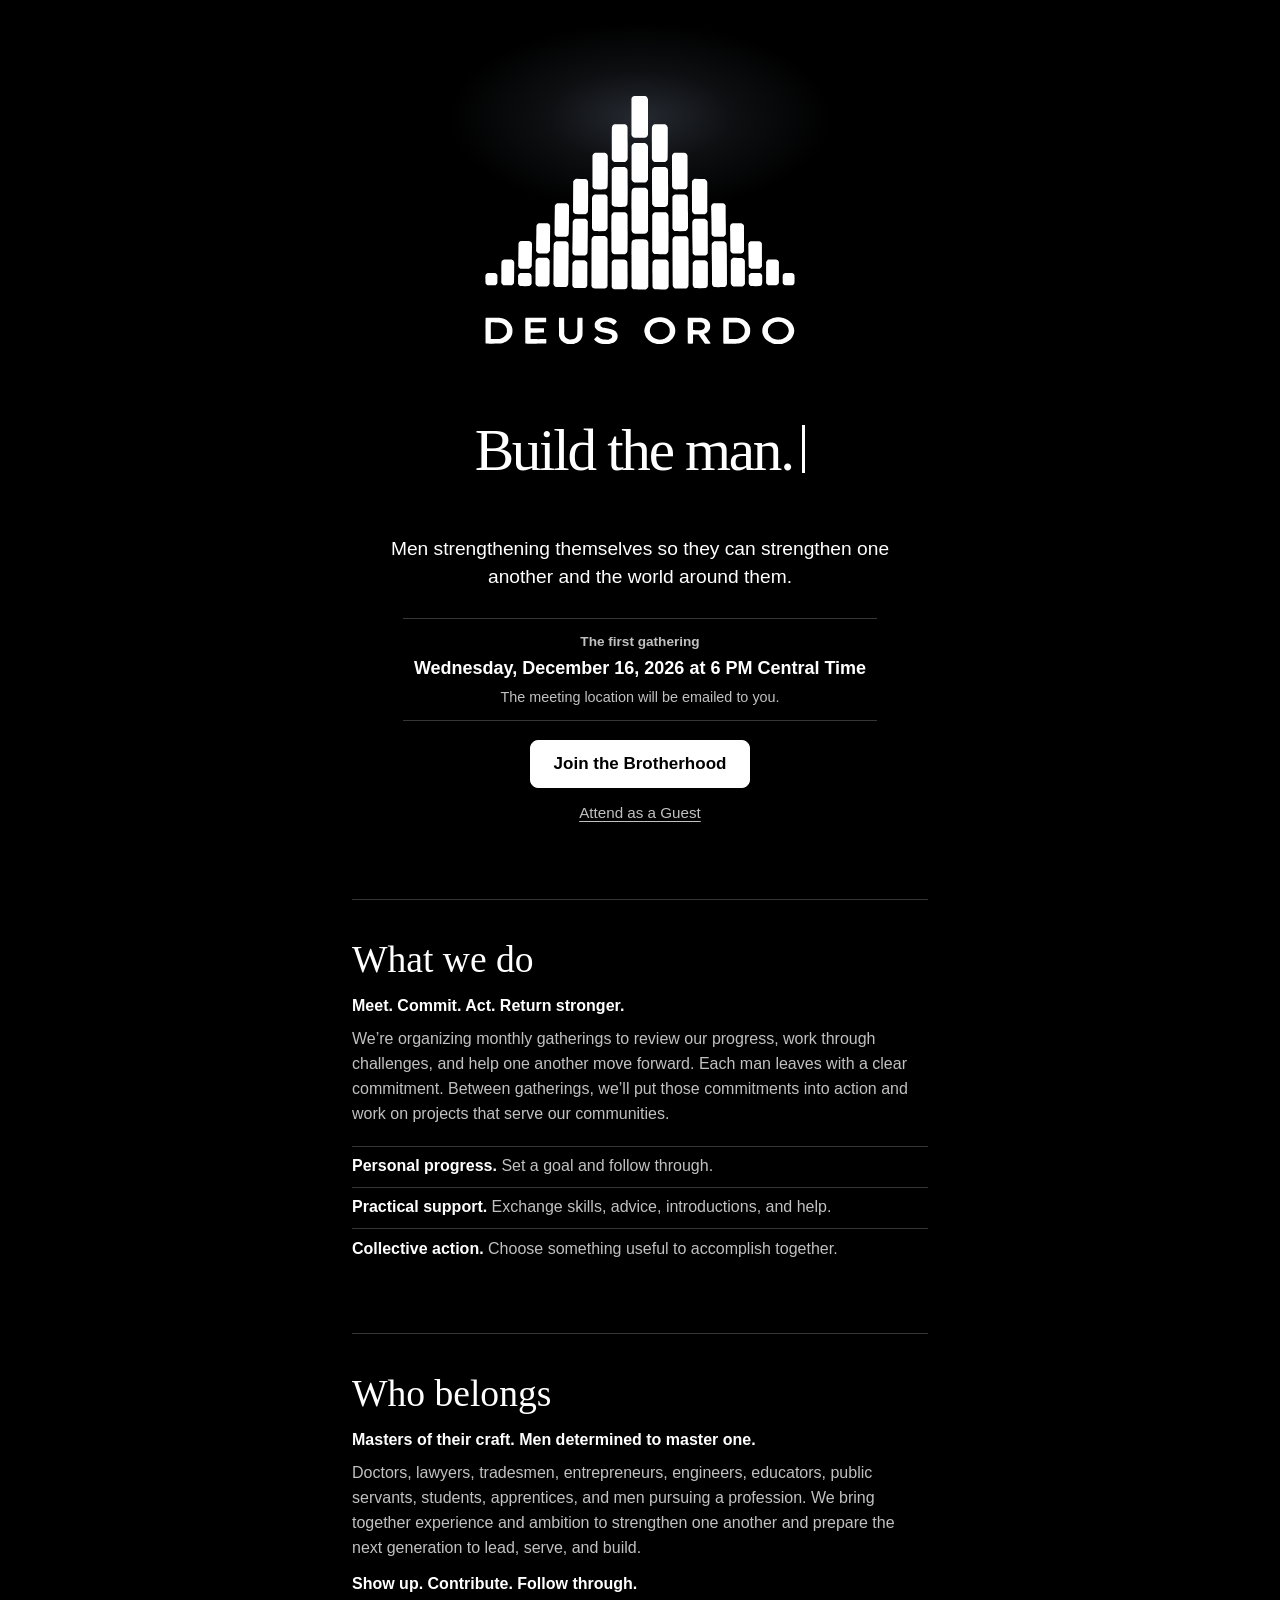
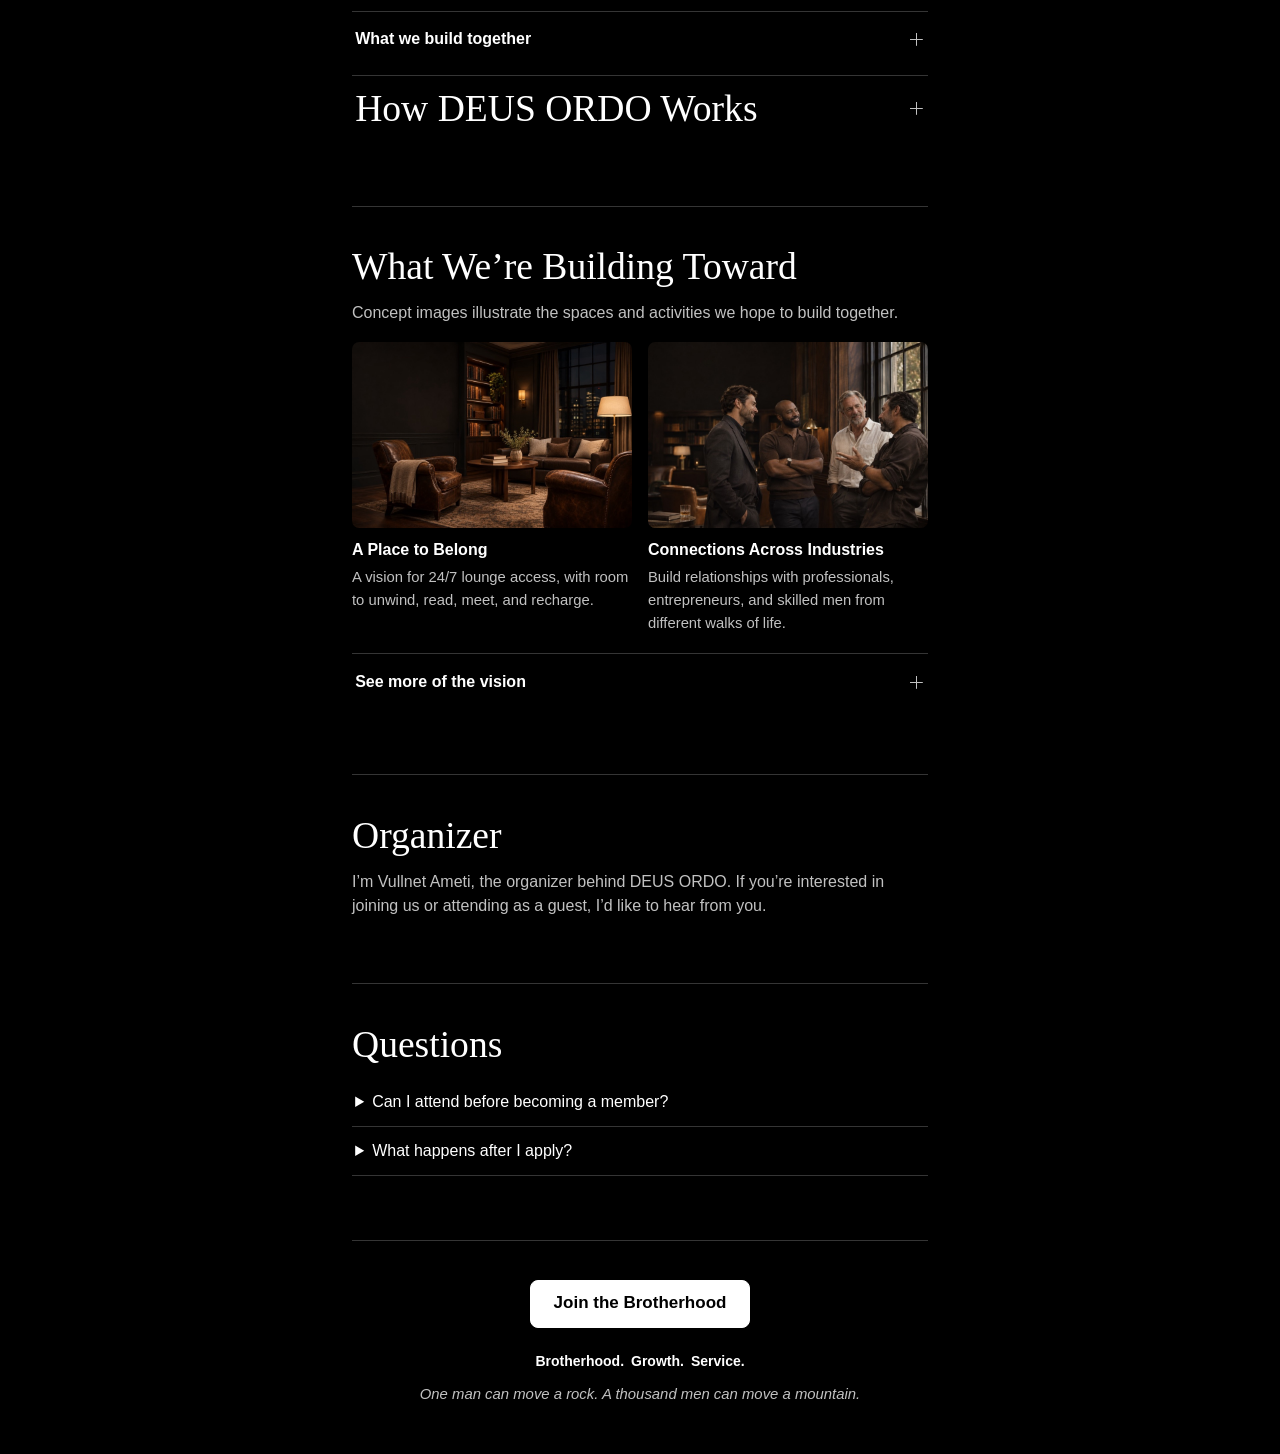
==== index.html @ 299e4872 "Add What We Are Building Toward gallery" ====
<!doctype html>
<html lang="en">
<head>
  <meta charset="utf-8">
  <meta name="viewport" content="width=device-width, initial-scale=1">
  <meta name="description" content="A brotherhood of men who strengthen themselves, support one another, and take action in their communities.">
  <meta name="theme-color" content="#000000">
  <title>DEUS ORDO | Build the Man. Move the Mountain.</title>
  <link rel="canonical" href="https://deusordo.github.io/men/">
  <link rel="icon" href="./assets/deus-ordo/favicon.ico" sizes="16x16 32x32 48x48">
  <link rel="icon" type="image/png" sizes="32x32" href="./assets/deus-ordo/favicon-32.png">
  <link rel="icon" type="image/svg+xml" href="./assets/deus-ordo/favicon.svg">
  <link rel="apple-touch-icon" sizes="180x180" href="./assets/deus-ordo/apple-touch-icon.png">
  <meta property="og:type" content="website">
  <meta property="og:site_name" content="DEUS ORDO">
  <meta property="og:title" content="DEUS ORDO | Build the Man. Move the Mountain.">
  <meta property="og:description" content="A brotherhood of men who strengthen themselves, support one another, and take action in their communities.">
  <meta property="og:url" content="https://deusordo.github.io/men/">
  <meta property="og:image" content="https://deusordo.github.io/men/assets/deus-ordo/social-preview.png">
  <meta property="og:image:width" content="1200">
  <meta property="og:image:height" content="630">
  <meta property="og:image:alt" content="DEUS ORDO brick mountain logo">
  <meta name="twitter:card" content="summary_large_image">
  <meta name="twitter:title" content="DEUS ORDO | Build the Man. Move the Mountain.">
  <meta name="twitter:description" content="A brotherhood of men who strengthen themselves, support one another, and take action in their communities.">
  <meta name="twitter:image" content="https://deusordo.github.io/men/assets/deus-ordo/social-preview.png">
  <meta name="twitter:image:alt" content="DEUS ORDO brick mountain logo">
  <link rel="stylesheet" href="styles.css?v=d32558540d94">
  <link rel="stylesheet" href="light.css?v=177cd8c0ab51">
  <script src="site.js?v=c49de133dbf5" defer></script>
  <script src="typewriter.js?v=aa0d24c1aa9e" defer></script>
  <script src="light.js?v=6c6afdbff788" defer></script>
  <script src="bricks.js?v=3734f38ba26b" defer></script>
</head>
<body>
  <canvas class="brick-ripple" aria-hidden="true"></canvas>
  <main class="content">
    <div class="logo-window">
      <img class="deus-ordo-logo" width="680" height="553" src="./assets/deus-ordo/deus-ordo-logo-white.svg"
        alt="DEUS ORDO" decoding="async" fetchpriority="high">
      <span class="mountain-light" aria-hidden="true"></span>
    </div>

    <header class="intro">
      <h1 class="typewriter">
        <span class="typewriter-static">Build the man.<br>Move the mountain.</span>
        <span class="typewriter-animated" aria-hidden="true" hidden><span class="typewriter-text"></span></span>
      </h1>
      <p>Men strengthening themselves so they can strengthen one another and the world around them.</p>
      <section class="gathering" aria-labelledby="gathering-title">
        <h2 id="gathering-title">The first gathering</h2>
        <time datetime="2026-12-16T18:00:00-06:00">Wednesday, December 16, 2026 <span>at 6 PM Central Time</span></time>
        <p>The meeting location will be emailed to you.</p>
      </section>
      <div class="intro-actions">
        <button class="action" id="open-join" type="button" aria-controls="join-panel" aria-expanded="false" hidden>Join the Brotherhood</button>
        <button class="guest-link" id="open-guest" type="button" aria-controls="join-panel" aria-expanded="false" hidden>Attend as a Guest</button>
      </div>
      <noscript><p class="availability">Enable JavaScript to open the request form.</p></noscript>
    </header>

    <section class="join" id="join-panel" aria-labelledby="join-title" hidden>
      <div class="panel-heading">
        <div>
          <h2 id="join-title" tabindex="-1">Join the Brotherhood</h2>
          <p class="join-caption">Start the conversation.</p>
        </div>
        <button class="close" id="close-join" type="button" aria-label="Close DEUS ORDO request form">×</button>
      </div>
      <!-- Set data-formspree-form-id to the approved Formspree form ID. Leave it blank to disable submissions. -->
      <form method="post" id="interest-form" data-formspree-form-id="xwloqyor" aria-describedby="privacy">
        <div class="field-row">
          <div class="field">
            <label for="first-name">First Name</label>
            <input id="first-name" name="first_name" autocomplete="given-name" pattern="(?=.*\p{L})[\p{L}\p{M} .’'\-]+" title="Use letters, spaces, apostrophes, periods, or hyphens." required maxlength="80">
          </div>
          <div class="field">
            <label for="last-name">Last Name</label>
            <input id="last-name" name="last_name" autocomplete="family-name" pattern="(?=.*\p{L})[\p{L}\p{M} .’'\-]+" title="Use letters, spaces, apostrophes, periods, or hyphens." required maxlength="80">
          </div>
        </div>
        <div class="field-row">
          <div class="field">
            <label for="email">Email Address</label>
            <input id="email" name="email" type="email" autocomplete="email" pattern="[^@\s]+@[^@\s]+\.[^@\s]+" title="Enter an email address like you@example.com." required maxlength="254">
          </div>
          <div class="field">
            <label for="phone">Phone Number (optional)</label>
            <input id="phone" name="phone" type="tel" autocomplete="tel" pattern="\+?(?:[ .\(\)\-]*[0-9]){7,15}[ .\(\)\-]*" title="Enter 7 to 15 digits. Common phone formatting is allowed." maxlength="40">
          </div>
        </div>
        <div class="field-row">
          <div class="field">
            <label for="state">State</label>
            <select id="state" name="state" autocomplete="address-level1" required>
              <option value="" selected disabled>Select a U.S. state</option>
              <option value="AL">Alabama</option>
              <option value="AK">Alaska</option>
              <option value="AZ">Arizona</option>
              <option value="AR">Arkansas</option>
              <option value="CA">California</option>
              <option value="CO">Colorado</option>
              <option value="CT">Connecticut</option>
              <option value="DE">Delaware</option>
              <option value="DC">District of Columbia</option>
              <option value="FL">Florida</option>
              <option value="GA">Georgia</option>
              <option value="HI">Hawaii</option>
              <option value="ID">Idaho</option>
              <option value="IL">Illinois</option>
              <option value="IN">Indiana</option>
              <option value="IA">Iowa</option>
              <option value="KS">Kansas</option>
              <option value="KY">Kentucky</option>
              <option value="LA">Louisiana</option>
              <option value="ME">Maine</option>
              <option value="MD">Maryland</option>
              <option value="MA">Massachusetts</option>
              <option value="MI">Michigan</option>
              <option value="MN">Minnesota</option>
              <option value="MS">Mississippi</option>
              <option value="MO">Missouri</option>
              <option value="MT">Montana</option>
              <option value="NE">Nebraska</option>
              <option value="NV">Nevada</option>
              <option value="NH">New Hampshire</option>
              <option value="NJ">New Jersey</option>
              <option value="NM">New Mexico</option>
              <option value="NY">New York</option>
              <option value="NC">North Carolina</option>
              <option value="ND">North Dakota</option>
              <option value="OH">Ohio</option>
              <option value="OK">Oklahoma</option>
              <option value="OR">Oregon</option>
              <option value="PA">Pennsylvania</option>
              <option value="RI">Rhode Island</option>
              <option value="SC">South Carolina</option>
              <option value="SD">South Dakota</option>
              <option value="TN">Tennessee</option>
              <option value="TX">Texas</option>
              <option value="UT">Utah</option>
              <option value="VT">Vermont</option>
              <option value="VA">Virginia</option>
              <option value="WA">Washington</option>
              <option value="WV">West Virginia</option>
              <option value="WI">Wisconsin</option>
              <option value="WY">Wyoming</option>
            </select>
          </div>
          <div class="field" id="city-field" hidden>
            <label for="city">City</label>
            <div class="city-picker">
              <input id="city" name="city" autocomplete="off" autocapitalize="words" maxlength="120"
                role="combobox" aria-autocomplete="list" aria-expanded="false" aria-controls="city-options"
                aria-describedby="city-help" pattern="(?=.*\p{L})[\p{L}\p{M}0-9 .,’'&\/\(\)\-]+" title="Enter a city or town name." required disabled>
              <ul class="city-options" id="city-options" role="listbox" aria-label="Suggested cities" hidden></ul>
            </div>
            <p class="city-help" id="city-help">Start typing for suggestions, or enter your city manually.</p>
            <p class="visually-hidden" id="city-status" role="status" aria-live="polite"></p>
          </div>
        </div>
        <div class="field">
          <label for="membership-interest">How would you like to participate?</label>
          <select id="membership-interest" name="membership_interest" aria-describedby="membership-review" required>
            <option value="" selected disabled>Choose how to participate</option>
            <option value="Guest">Guest — Learn about DEUS ORDO and attend a gathering.</option>
            <option value="Member">Member — Participate in the brotherhood.</option>
            <option value="Builder">Builder — Help develop DEUS ORDO and its programs.</option>
            <option value="Founder">Chapter Founder — Help establish or lead a local chapter.</option>
          </select>
          <p class="membership-review" id="membership-review">Your selection helps us follow up. Membership and roles require review.</p>
        </div>
        <div class="field">
          <label for="message">Tell us about yourself.</label>
          <textarea id="message" name="message" rows="4" required maxlength="2000" placeholder="What do you do or want to pursue? What are you working toward, and what could you contribute?"></textarea>
        </div>
        <label class="consent">
          <input name="updates_consent" type="checkbox" value="yes">
          <span>I would like to receive occasional updates about DEUS ORDO, upcoming gatherings, and opportunities to participate.</span>
        </label>
        <p class="privacy" id="privacy">DEUS ORDO uses your information to respond to your inquiry. If you opt in, DEUS ORDO may also send you occasional updates. Requests are processed by Formspree.</p>
        <input type="hidden" name="subject" value="DEUS ORDO — New Membership Request">
        <div class="honeypot" aria-hidden="true">
          <label for="website">Leave this field empty</label>
          <input id="website" name="_gotcha" tabindex="-1" autocomplete="off">
        </div>
        <button class="action submit" type="submit" disabled>Submit Request</button>
      </form>
      <div class="form-status" id="form-status" role="status" aria-live="polite" aria-atomic="true">
        <p>Requests aren’t open online yet.</p>
      </div>
      <div class="confirmation" id="join-confirmation" hidden>
        <p class="confirmation-lead" id="confirmation-lead">You’ve taken your first action toward becoming part of something greater.</p>
        <p id="confirmation-message"></p>
        <p id="confirmation-next">Watch your inbox for our reply. Before we meet, think of one goal you want help with and one skill you can share.</p>
        <p class="confirmation-motto">Build the Man. Move the Mountain.</p>
      </div>
    </section>

    <section class="chapter" aria-labelledby="action-title">
      <h2 id="action-title">What we do</h2>
      <p class="chapter-lead">Meet. Commit. Act. Return stronger.</p>
      <p>We’re organizing monthly gatherings to review our progress, work through challenges, and help one another move forward. Each man leaves with a clear commitment. Between gatherings, we’ll put those commitments into action and work on projects that serve our communities.</p>
      <ul class="process-points" role="list">
        <li><strong>Personal progress.</strong> Set a goal and follow through.</li>
        <li><strong>Practical support.</strong> Exchange skills, advice, introductions, and help.</li>
        <li><strong>Collective action.</strong> Choose something useful to accomplish together.</li>
      </ul>
    </section>

    <section class="chapter" aria-labelledby="audience-title">
      <h2 id="audience-title">Who belongs</h2>
      <p class="chapter-lead">Masters of their craft. Men determined to master one.</p>
      <p>Doctors, lawyers, tradesmen, entrepreneurs, engineers, educators, public servants, students, apprentices, and men pursuing a profession. We bring together experience and ambition to strengthen one another and prepare the next generation to lead, serve, and build.</p>
      <p class="chapter-standard">Show up. Contribute. Follow through.</p>
      <details class="chapter-disclosure">
        <summary><h3>What we build together</h3></summary>
        <div class="chapter-body">
          <ul class="fit-principles" role="list">
            <li>
              <h4>Mastery</h4>
              <p>Help each man become capable and respected in his field.</p>
            </li>
            <li>
              <h4>Opportunity</h4>
              <p>Open doors through mentorship, introductions, collaboration, and practical support.</p>
            </li>
            <li>
              <h4>Influence</h4>
              <p>Earn trust and take on greater responsibility through useful work.</p>
            </li>
            <li>
              <h4>The next generation</h4>
              <p>Prepare younger men to lead with integrity, fight for what is right, and build stronger families and communities.</p>
            </li>
          </ul>
        </div>
      </details>
    </section>

    <section class="chapter expandable-chapter" aria-labelledby="stages-title">
      <details class="chapter-disclosure">
        <summary><h2 id="stages-title">How DEUS ORDO Works</h2></summary>
        <div class="chapter-body">
          <ol class="stages" role="list">
            <li>
              <span aria-hidden="true">01</span>
              <div>
                <h3>Build the Man</h3>
                <p>Strengthen yourself mentally, physically, and spiritually.</p>
              </div>
            </li>
            <li>
              <span aria-hidden="true">02</span>
              <div>
                <h3>Move the Rock</h3>
                <p>Face personal challenges, establish goals, and help your brothers overcome obstacles.</p>
              </div>
            </li>
            <li>
              <span aria-hidden="true">03</span>
              <div>
                <h3>Build the Brotherhood</h3>
                <p>Develop meaningful relationships, share resources, and help one another advance.</p>
              </div>
            </li>
            <li>
              <span aria-hidden="true">04</span>
              <div>
                <h3>Move the Mountain</h3>
                <p>Combine our strengths to create meaningful change in our communities.</p>
              </div>
            </li>
          </ol>
          <p class="principles">Brotherhood · Growth · Accountability · Integrity · Service · Action</p>
        </div>
      </details>
    </section>

    <section class="chapter" aria-labelledby="vision-title">
      <h2 id="vision-title">What We’re Building Toward</h2>
      <p>Concept images illustrate the spaces and activities we hope to build together.</p>
      <div class="vision-grid">
        <figure>
          <img src="./assets/deus-ordo/vision-lounge.jpg" alt="A warmly lit reading lounge with walnut bookshelves and leather seating" width="840" height="559" loading="lazy" decoding="async">
          <figcaption>
            <h3>A Place to Belong</h3>
            <p>A vision for 24/7 lounge access, with room to unwind, read, meet, and recharge.</p>
          </figcaption>
        </figure>
        <figure>
          <img src="./assets/deus-ordo/vision-connections.jpg" alt="Four men in conversation beside tall windows in a wood-paneled room" width="840" height="559" loading="lazy" decoding="async">
          <figcaption>
            <h3>Connections Across Industries</h3>
            <p>Build relationships with professionals, entrepreneurs, and skilled men from different walks of life.</p>
          </figcaption>
        </figure>
      </div>
      <details class="chapter-disclosure">
        <summary><h3>See more of the vision</h3></summary>
        <div class="vision-grid">
          <figure>
            <img src="./assets/deus-ordo/vision-collaboration.jpg" alt="Men working through a business idea together at a walnut table" width="840" height="560" loading="lazy" decoding="async">
            <figcaption>
              <h3>Build Together. Invest Together.</h3>
              <p>Explore opportunities to support, collaborate with, and invest in members’ businesses.</p>
            </figcaption>
          </figure>
          <figure>
            <img src="./assets/deus-ordo/vision-chapters.jpg" alt="A group listening to one another around a meeting table" width="840" height="560" loading="lazy" decoding="async">
            <figcaption>
              <h3>A Voice in Our Future</h3>
              <p>Help shape new chapters, shared initiatives, and the growth of DEUS ORDO.</p>
            </figcaption>
          </figure>
          <figure>
            <img src="./assets/deus-ordo/vision-mentorship.jpg" alt="An experienced mentor showing a younger man how to measure a piece of wood" width="840" height="560" loading="lazy" decoding="async">
            <figcaption>
              <h3>Experience Passed Forward</h3>
              <p>Learn from experienced members and help the next generation develop their skills.</p>
            </figcaption>
          </figure>
          <figure>
            <img src="./assets/deus-ordo/vision-service.jpg" alt="Volunteers working together to build shelves at a community center" width="840" height="560" loading="lazy" decoding="async">
            <figcaption>
              <h3>Brotherhood in Action</h3>
              <p>Put shared skills and resources to work through meaningful community projects.</p>
            </figcaption>
          </figure>
        </div>
      </details>
    </section>

    <section class="chapter" aria-labelledby="organizer-title">
      <h2 id="organizer-title">Organizer</h2>
      <p>I’m Vullnet Ameti, the organizer behind DEUS ORDO. If you’re interested in joining us or attending as a guest, I’d like to hear from you.</p>
    </section>

    <section class="chapter questions" aria-labelledby="questions-title">
      <h2 id="questions-title">Questions</h2>
      <details>
        <summary>Can I attend before becoming a member?</summary>
        <p>Yes. You can request an invitation to experience an upcoming gathering as a guest.</p>
      </details>
      <details>
        <summary>What happens after I apply?</summary>
        <p>We’ll review your request and contact you about the next steps.</p>
      </details>
    </section>

    <footer class="closing">
      <button class="action" id="open-join-bottom" type="button" aria-controls="join-panel" aria-expanded="false" hidden>Join the Brotherhood</button>
      <p class="values">Brotherhood. Growth. Service.</p>
      <p class="motto">One man can move a rock. A thousand men can move a mountain.</p>
    </footer>
  </main>
</body>
</html>
---- styles.css ----
:root {
  color-scheme: dark;
  --paper: #000;
  --ink: #fff;
  --muted: #c1c1c1;
  --rule: #353535;
  --field-border: #777;
  --button: #fff;
  --button-hover: #e5e5e5;
  --sans: -apple-system, BlinkMacSystemFont, "Segoe UI", Arial, sans-serif;
  --serif: Georgia, "Times New Roman", serif;
  color: var(--ink);
  background: var(--paper);
  font: 1rem / 1.55 var(--sans);
}

*, *::before, *::after { box-sizing: border-box; }
[hidden] { display: none !important; }
body { margin: 0; }
p { margin: 0; }

.content {
  width: min(calc(100% - 2.5rem), 36rem);
  margin-inline: auto;
  padding-block: clamp(3.5rem, 10svh, 6.5rem) 3rem;
}

.intro, .motto { text-align: center; }

.logo-window {
  width: min(72vw, 20rem);
  max-width: 100%;
  margin-inline: auto;
}

.deus-ordo-logo {
  display: block;
  width: 100%;
  height: auto;
  object-fit: contain;
}

.intro { margin-top: clamp(1.3rem, 4vw, 2.05rem); }

h1 {
  margin: 0;
  font: 400 clamp(2rem, 8.6vw, 4.1rem) / 1.02 var(--serif);
  letter-spacing: -.035em;
}

.intro p {
  max-width: 34rem;
  margin: 1.15rem auto 1.7rem;
  font-size: clamp(1.0625rem, 2.05vw, 1.2rem);
  line-height: 1.45;
}

.gathering {
  width: fit-content;
  max-width: 100%;
  margin: 0 auto 1.2rem;
  padding: .72rem .7rem;
  border-block: 1px solid var(--rule);
}

.gathering h2 {
  margin: 0 0 .2rem;
  color: var(--muted);
  font-size: .85rem;
  font-weight: 600;
}

.gathering time { font-size: clamp(.95rem, 2.8vw, 1.125rem); font-weight: 650; }
.gathering time span { white-space: nowrap; }
.gathering p { margin: .28rem 0 0; color: var(--muted); font-size: .9rem; }

.intro-actions {
  display: grid;
  justify-items: center;
  gap: .2rem;
}

.guest-link {
  min-height: 2.75rem;
  padding: .35rem .65rem;
  border: 0;
  border-radius: .35rem;
  background: transparent;
  color: var(--muted);
  font: 500 .95rem / 1.3 var(--sans);
  text-decoration: underline;
  text-underline-offset: .2em;
  cursor: pointer;
}

.guest-link:hover { color: var(--ink); }

.typewriter {
  display: grid;
  align-items: center;
  min-block-size: 2.04em;
}

.typewriter-animated {
  font-size: clamp(1.7rem, 8.6vw, 3.7rem);
}

.action {
  display: inline-flex;
  align-items: center;
  justify-content: center;
  min-height: 3rem;
  padding: .6rem 1.4rem;
  border: 1px solid var(--button);
  border-radius: .5rem;
  background: var(--button);
  color: #000;
  cursor: pointer;
  font: 600 1.0625rem / 1.2 var(--sans);
}

.action:hover:not(:disabled) { background: var(--button-hover); }
.action:disabled { cursor: not-allowed; opacity: .62; }
:focus-visible { outline: 2px solid #fff; outline-offset: 3px; }

.join {
  margin-top: 2.45rem;
  padding-top: 1.6rem;
  scroll-margin-block-start: 1rem;
  border-top: 1px solid var(--rule);
}

.panel-heading {
  display: flex;
  align-items: flex-start;
  justify-content: space-between;
  gap: .75rem;
  margin-bottom: 1.2rem;
}

.panel-heading h2 {
  margin: 0;
  font: 400 clamp(1.65rem, 6vw, 2.15rem) / 1.1 var(--serif);
}

.join-caption {
  margin-top: .4rem;
  color: var(--muted);
  font-size: .95rem;
}

.close {
  display: grid;
  place-items: center;
  flex: 0 0 2.75rem;
  min-height: 2.75rem;
  padding: 0;
  border: 0;
  border-radius: .45rem;
  color: var(--ink);
  background: transparent;
  font: 400 1.65rem / 1 var(--sans);
  cursor: pointer;
}

.close:hover { background: #191919; }

form { display: grid; gap: 1rem; }

.field-row {
  display: grid;
  grid-template-columns: repeat(2, minmax(0, 1fr));
  gap: .75rem;
}

.field-row:has(> [hidden]) > :first-child { grid-column: 1 / -1; }
.field label { display: block; font-size: .95rem; font-weight: 600; }

.field input,
.field select,
.field textarea {
  display: block;
  width: 100%;
  min-height: 2.75rem;
  margin-top: .35rem;
  padding: .5rem .65rem;
  border: 1px solid var(--field-border);
  border-radius: .45rem;
  color: var(--ink);
  background: #101010;
  font: inherit;
}

.field :is(input, select, textarea):focus { border-color: #bdbdbd; }
.field select:invalid { color: var(--muted); }
.membership-review, .city-help { margin-top: .35rem; }

.city-picker { position: relative; }
.city-options {
  position: absolute;
  z-index: 1;
  inset: calc(100% + .25rem) 0 auto;
  max-height: 12rem;
  overflow-y: auto;
  margin: 0;
  padding: .2rem;
  border: 1px solid var(--field-border);
  border-radius: .45rem;
  color: var(--ink);
  background: #171717;
  list-style: none;
}

.city-options li {
  display: flex;
  align-items: center;
  min-height: 2.75rem;
  padding: .45rem .55rem;
  overflow-wrap: anywhere;
  border-radius: .3rem;
  cursor: pointer;
}

.city-options li[aria-selected="true"] { background: #363636; }
@media (hover: hover) {
  .city-options li:hover { background: #363636; }
}

.field textarea { min-height: 6rem; resize: vertical; }
.field textarea::placeholder { color: var(--muted); opacity: 1; }

.consent {
  display: flex;
  align-items: start;
  gap: .75rem;
  min-height: 2.75rem;
  cursor: pointer;
  font-size: .9375rem;
}

.consent input {
  width: 1.2rem;
  height: 1.2rem;
  flex: none;
  margin: .15rem 0 0;
  accent-color: var(--button);
}

.honeypot, .visually-hidden {
  position: absolute;
  width: 1px;
  height: 1px;
  overflow: hidden;
  clip-path: inset(50%);
}

.privacy, .availability, .form-status, .membership-review, .city-help { color: var(--muted); font-size: .875rem; }
.form-status:not(:empty) { margin-top: .85rem; }
.form-status[data-state="error"] { color: #ffb4ab; }
.submit { justify-self: start; font-size: 1rem; }

.confirmation {
  display: grid;
  gap: .8rem;
  max-width: 30rem;
  color: var(--muted);
}

.confirmation-lead { color: var(--ink); font-size: 1.125rem; }
.confirmation-motto { margin-top: .25rem; color: var(--ink); font: 400 1.2rem / 1.4 var(--serif); }

.chapter, .closing {
  margin-top: clamp(2.5rem, 7vw, 4rem);
  padding-top: clamp(1.5rem, 5vw, 2.4rem);
  border-top: 1px solid var(--rule);
}

.expandable-chapter {
  margin-top: .45rem;
  padding-top: 0;
}

.chapter:not(.expandable-chapter) > .chapter-disclosure {
  margin-top: .9rem;
  border-top: 1px solid var(--rule);
}

.chapter-disclosure > summary {
  display: flex;
  align-items: center;
  justify-content: space-between;
  gap: .85rem;
  min-height: 3.5rem;
  padding: .7rem .2rem;
  list-style: none;
  cursor: pointer;
}

.chapter-disclosure > summary::-webkit-details-marker { display: none; }

.chapter-disclosure > summary::after {
  flex: 0 0 1.1rem;
  height: 1.1rem;
  color: var(--muted);
  background:
    linear-gradient(currentColor, currentColor) center / .8rem 1px no-repeat,
    linear-gradient(currentColor, currentColor) center / 1px .8rem no-repeat;
  content: "";
}

.chapter-disclosure[open] > summary::after { background-size: .8rem 1px, 0 0; }
.chapter-body { padding: .35rem .2rem 1.05rem; }

.chapter h2 {
  margin: 0 0 .8rem;
  font: 400 clamp(1.75rem, 5.3vw, 2.35rem) / 1.15 var(--serif);
}

.chapter-disclosure > summary :is(h2, h3) { margin: 0; }

.chapter p { color: var(--muted); }
.chapter .principles { margin-top: .95rem; color: var(--ink); font-size: .875rem; }
.chapter .chapter-lead { margin-bottom: .5rem; color: var(--ink); font-weight: 650; }
.chapter .chapter-standard { margin-top: .7rem; color: var(--ink); font-weight: 650; }

.process-points, .fit-principles, .stages {
  margin: 1.2rem 0 0;
  padding: 0;
  list-style: none;
}

.process-points li { padding-block: .48rem; border-top: 1px solid var(--rule); color: var(--muted); }
.process-points strong { color: var(--ink); }

.fit-principles {
  display: grid;
  grid-template-columns: repeat(2, minmax(0, 1fr));
  gap: 1rem 1.75rem;
}

.chapter :is(h3, h4) {
  margin: 0 0 .2rem;
  font-size: 1rem;
  font-weight: 650;
}

.stages li {
  display: grid;
  grid-template-columns: 1.6rem minmax(0, 1fr);
  gap: .65rem;
  padding-block: .82rem;
  border-top: 1px solid var(--rule);
}

.stages li > span {
  align-self: start;
  padding-top: .1rem;
  color: var(--muted);
  font-size: .875rem;
  font-variant-numeric: tabular-nums;
}

.vision-grid {
  display: grid;
  grid-template-columns: repeat(2, minmax(0, 1fr));
  gap: 1.4rem 1rem;
  margin-block: 1rem 1.15rem;
}

.vision-grid figure { margin: 0; }
.vision-grid img {
  display: block;
  width: 100%;
  height: auto;
  aspect-ratio: 3 / 2;
  object-fit: cover;
  border-radius: .45rem;
  background: #191715;
}

.vision-grid figcaption { margin-top: .6rem; }
.vision-grid figcaption p { font-size: .925rem; }

.questions details { border-bottom: 1px solid var(--rule); }
.questions summary { min-height: 2.75rem; padding: .72rem .2rem; cursor: pointer; }
.questions details p { padding: 0 .2rem .85rem; }

.closing { text-align: center; }
.closing .action { margin-bottom: 1.45rem; }

.values {
  text-align: center;
  font-size: .875rem;
  font-weight: 600;
  word-spacing: .22em;
}

.motto {
  margin: .65rem auto 0;
  color: var(--muted);
  font-size: .93rem;
  font-style: italic;
}

@media (max-width: 480px) {
  .content { padding-top: 3.5rem; }
  .join { margin-top: 2rem; }
  .fit-principles, .vision-grid { grid-template-columns: 1fr; }
}

@media (prefers-reduced-motion: no-preference) {
  .typewriter-text::after {
    display: inline-block;
    width: .065em;
    height: .82em;
    margin-inline-start: .15em;
    vertical-align: -.06em;
    background: currentColor;
    content: "";
    animation: typewriter-caret 1s step-end infinite;
  }

  @keyframes typewriter-caret {
    50% { opacity: 0; }
  }

  .join:not([hidden]) { animation: reveal .24s ease-out; }
  .confirmation:not([hidden]),
  .questions details[open] p { animation: reveal .2s ease-out; }

  @keyframes reveal {
    from { opacity: 0; transform: translateY(6px); }
  }
}
---- light.css ----
.brick-ripple { display: none; }

@media (any-pointer: fine) and (any-hover: hover) and (prefers-reduced-motion: no-preference) {
  .brick-ripple {
    display: block;
    position: fixed;
    z-index: 0;
    inset: 0;
    width: 100%;
    height: 100%;
    pointer-events: none;
  }
}

@media (prefers-reduced-motion: no-preference) {
  .content {
    position: relative;
    z-index: 2;
  }

  .logo-window {
    position: relative;
    isolation: isolate;
  }

  .logo-window.lighting-enabled::before {
    position: absolute;
    z-index: -1;
    inset: -27% -18% 20%;
    content: "";
    pointer-events: none;
    background: radial-gradient(ellipse 44% 34% at 50% 35%, #c2d8ff31, #c2d8ff12 48%, transparent 100%);
    animation: summit-glow 9s ease-in-out infinite;
  }

  .mountain-light {
    position: absolute;
    inset: 0 0 auto;
    aspect-ratio: 680 / 436;
    pointer-events: none;
  }

  .lighting-enabled .mountain-light {
    filter: drop-shadow(0 0 .34rem #bed5ff70);
  }

  .lighting-enabled .mountain-light::after,
  .lighting-enabled .mountain-light::before {
    position: absolute;
    inset: 0;
    content: "";
    opacity: 0;
    mask: url("./assets/deus-ordo/deus-ordo-mark-white.svg") center / 100% 100% no-repeat;
    -webkit-mask: url("./assets/deus-ordo/deus-ordo-mark-white.svg") center / 100% 100% no-repeat;
  }

  .lighting-enabled .mountain-light::after {
    background: linear-gradient(to top right, transparent 46%, #c8ddffcf 50%, transparent 54%) 100% 0 / 230% 230% no-repeat;
    animation: mountain-sweep 15s ease-in-out infinite;
  }

  .light-page-hidden .logo-window::before,
  .light-page-hidden .mountain-light::after,
  .logo-window.logo-offscreen::before,
  .logo-window.logo-offscreen .mountain-light::after {
    animation-play-state: paused;
  }

  @keyframes summit-glow {
    0%, 76%, 100% { opacity: 0; }
    44% { opacity: .62; }
  }

  @keyframes mountain-sweep {
    0%, 35% { background-position: 100% 0; opacity: 0; }
    39% { opacity: .38; }
    50%, 100% { background-position: 0 100%; opacity: 0; }
  }

  @media (hover: hover) and (pointer: fine) {
    .lighting-enabled .mountain-light::before {
      background: radial-gradient(ellipse at center, #cbdfffdd 0%, #cbdfff59 22%, transparent 58%) 50% 100% / 100% 235% no-repeat;
      transition: background-position .9s ease, opacity .35s ease;
    }

    .lighting-enabled:hover .mountain-light::before {
      background-position: 50% 9%;
      opacity: .52;
    }
  }

  .page-lights {
    position: fixed;
    z-index: 1;
    inset: 0;
    overflow: hidden;
    pointer-events: none;
  }

  .cursor-light {
    position: absolute;
    inset: 0 auto auto 0;
    width: 15rem;
    height: 15rem;
    border-radius: 50%;
    background: radial-gradient(circle, #c9dfff12, #c9dfff06 40%, transparent 70%);
    opacity: 0;
    transition: opacity .42s ease-out;
  }

  .cursor-light.is-visible { opacity: 1; }

  .light-pulse {
    position: absolute;
    width: min(19rem, 68vw);
    aspect-ratio: 1;
    border: 2px solid #edf4ff;
    border-radius: 50%;
    box-shadow: 0 0 10px #bcd5ff52, inset 0 0 8px #bcd5ff33;
    animation: energy-pulse .78s cubic-bezier(.12, .64, .34, 1) both;
  }

  @keyframes energy-pulse {
    0% { transform: translate(-50%, -50%) scale(.07); opacity: .76; }
    100% { transform: translate(-50%, -50%) scale(1); opacity: 0; }
  }

  @media (pointer: coarse) {
    .lighting-enabled .mountain-light { filter: drop-shadow(0 0 .16rem #bed5ff62); }
    .light-pulse { box-shadow: 0 0 5px #bcd5ff45; }
  }
}
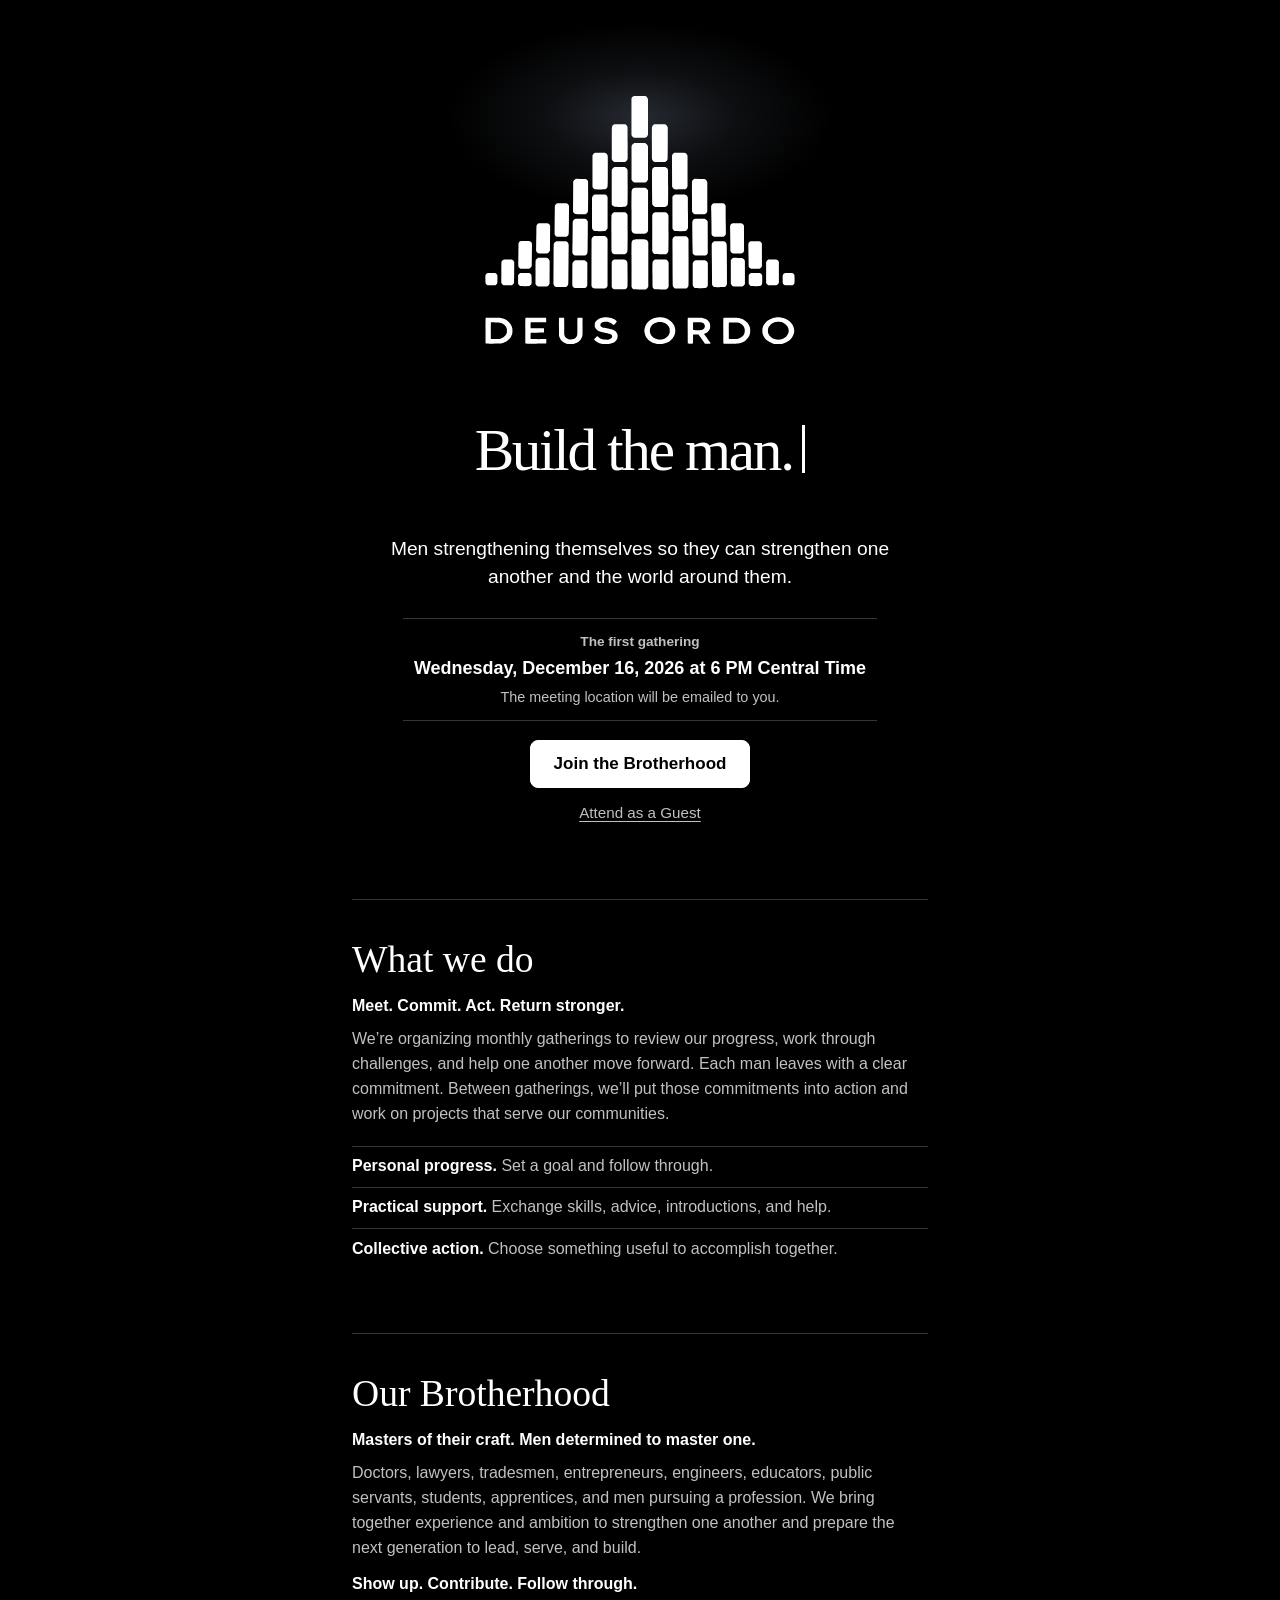
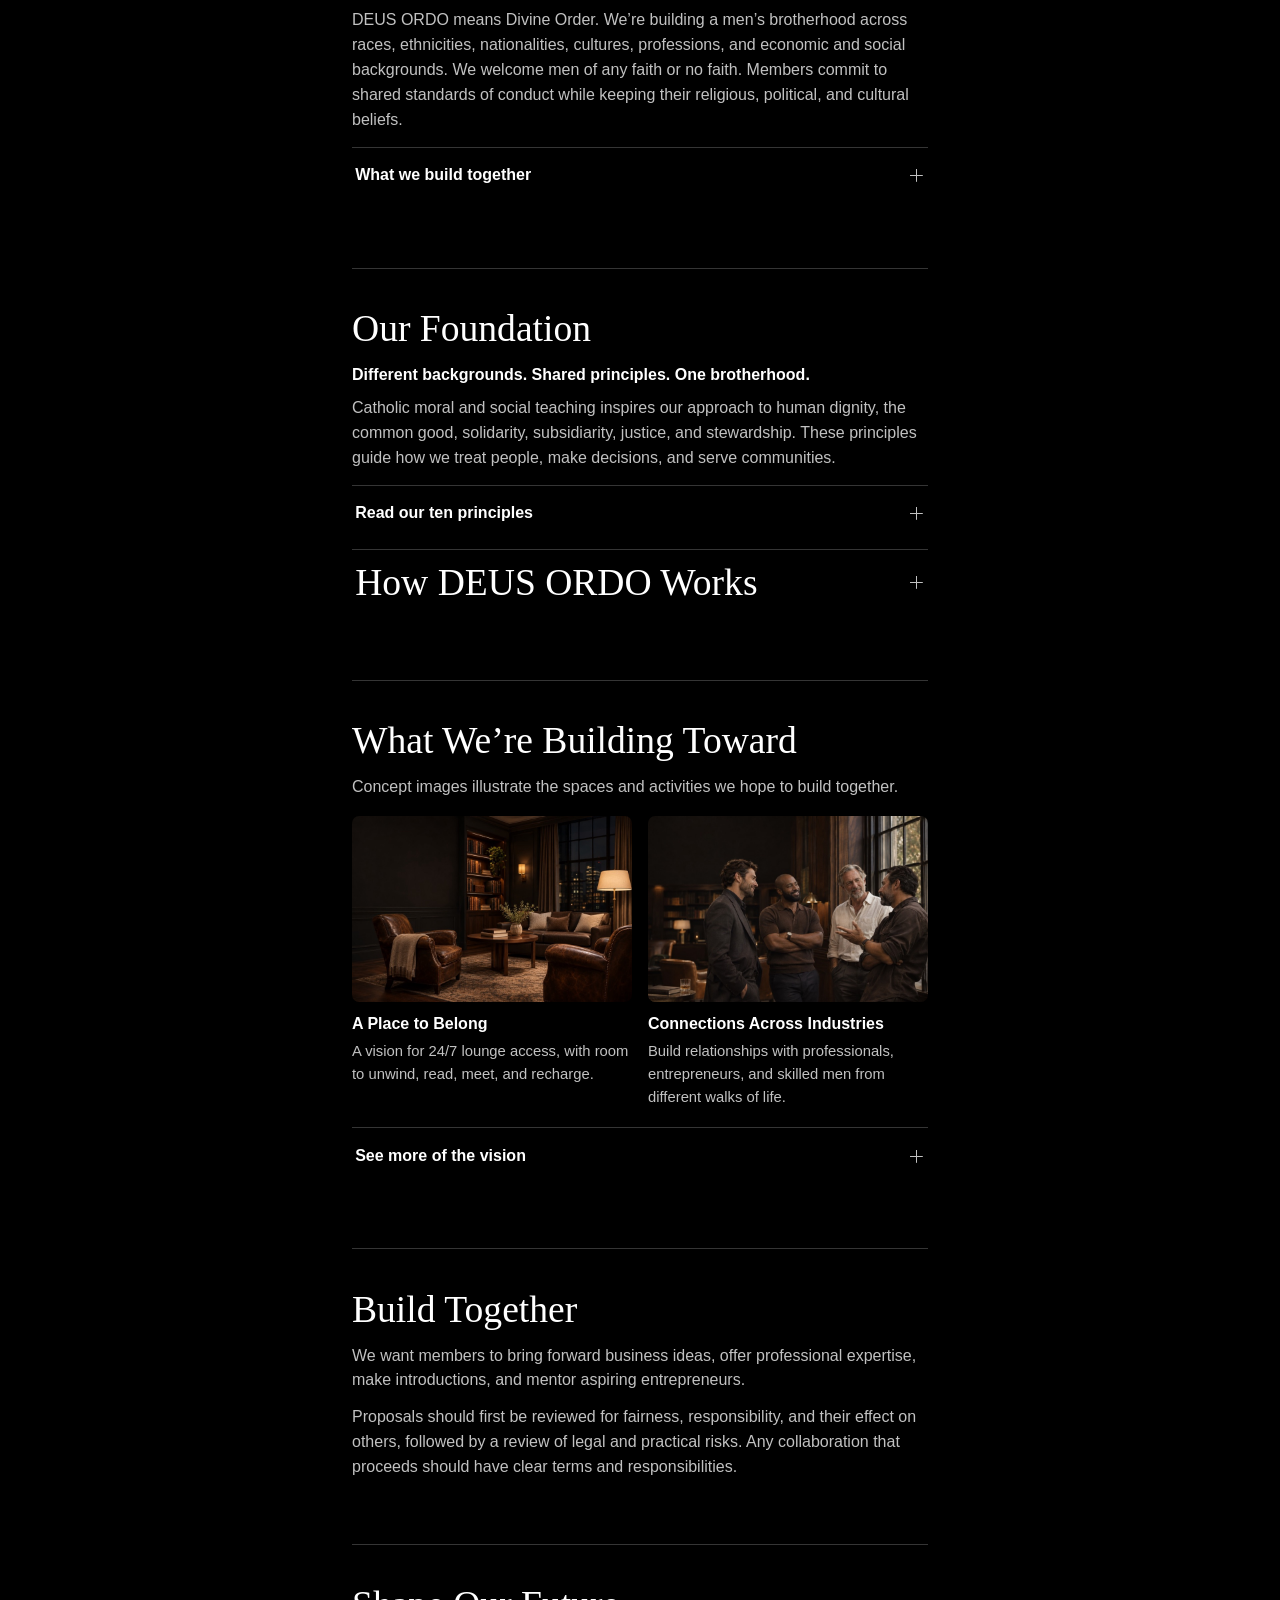
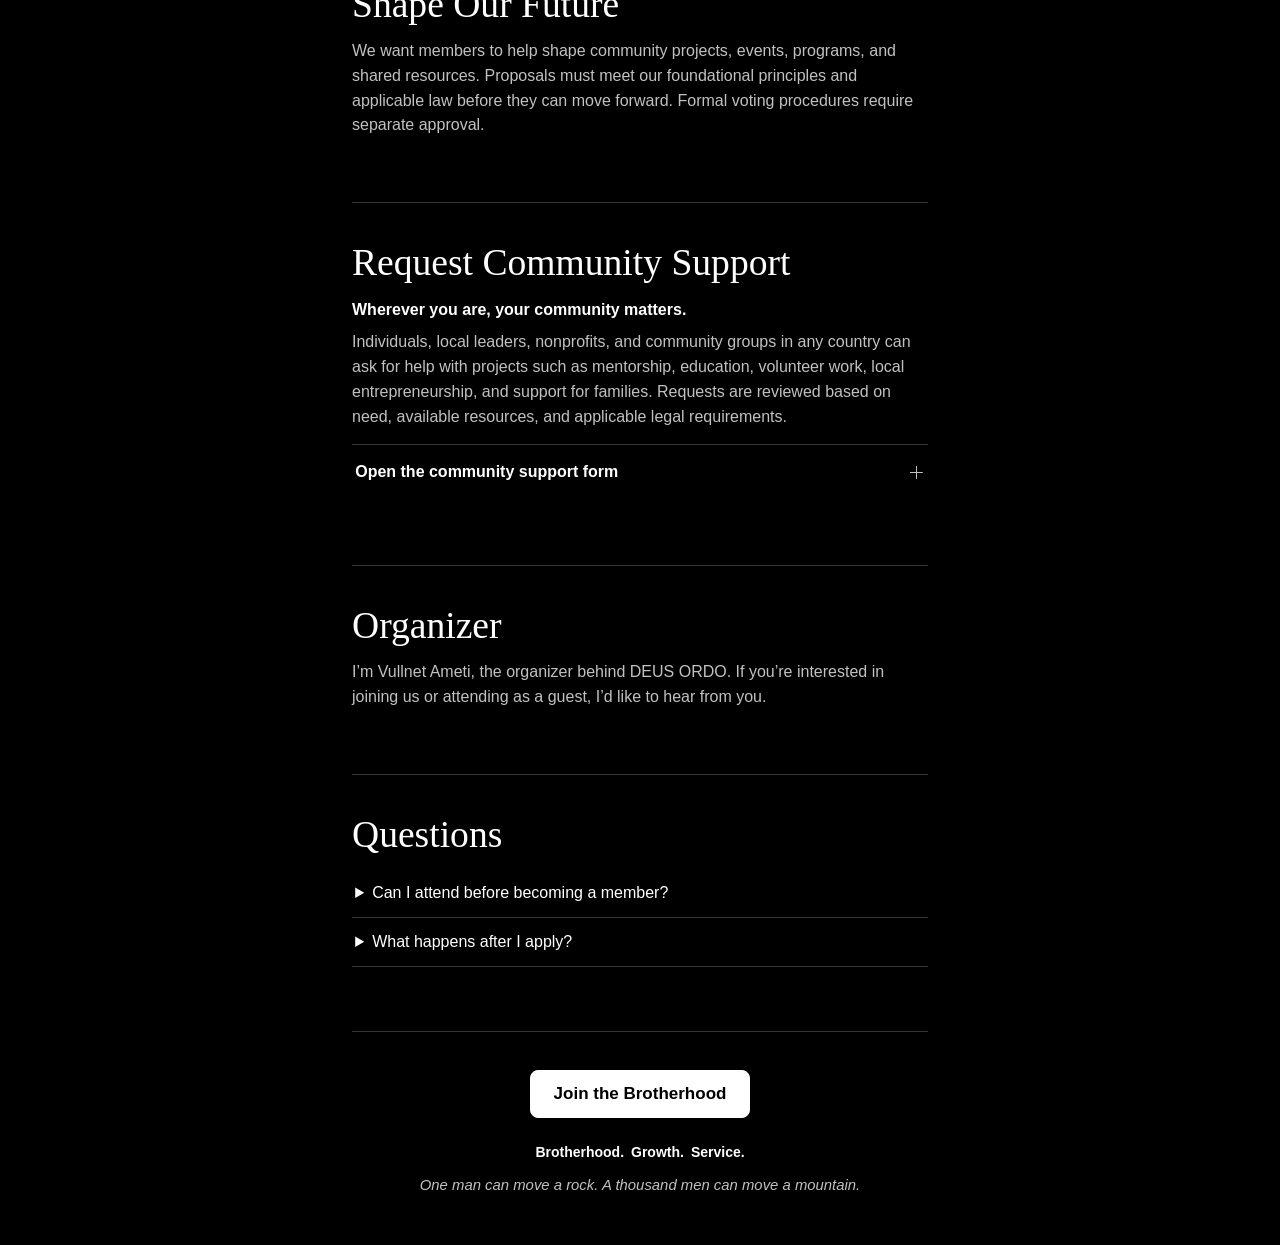
==== commit 51679efe: "Add DEUS ORDO foundation and community support" ====
--- a/index.html
+++ b/index.html
@@ -25,9 +25,10 @@
   <meta name="twitter:description" content="A brotherhood of men who strengthen themselves, support one another, and take action in their communities.">
   <meta name="twitter:image" content="https://deusordo.github.io/men/assets/deus-ordo/social-preview.png">
   <meta name="twitter:image:alt" content="DEUS ORDO brick mountain logo">
-  <link rel="stylesheet" href="styles.css?v=d32558540d94">
+  <link rel="stylesheet" href="styles.css?v=41bebae4fe7f">
   <link rel="stylesheet" href="light.css?v=177cd8c0ab51">
   <script src="site.js?v=c49de133dbf5" defer></script>
+  <script src="support.js?v=565ea3344080" defer></script>
   <script src="typewriter.js?v=aa0d24c1aa9e" defer></script>
   <script src="light.js?v=6c6afdbff788" defer></script>
   <script src="bricks.js?v=3734f38ba26b" defer></script>
@@ -209,10 +210,11 @@
     </section>
 
     <section class="chapter" aria-labelledby="audience-title">
-      <h2 id="audience-title">Who belongs</h2>
+      <h2 id="audience-title">Our Brotherhood</h2>
       <p class="chapter-lead">Masters of their craft. Men determined to master one.</p>
       <p>Doctors, lawyers, tradesmen, entrepreneurs, engineers, educators, public servants, students, apprentices, and men pursuing a profession. We bring together experience and ambition to strengthen one another and prepare the next generation to lead, serve, and build.</p>
       <p class="chapter-standard">Show up. Contribute. Follow through.</p>
+      <p class="chapter-note">DEUS ORDO means Divine Order. We’re building a men’s brotherhood across races, ethnicities, nationalities, cultures, professions, and economic and social backgrounds. We welcome men of any faith or no faith. Members commit to shared standards of conduct while keeping their religious, political, and cultural beliefs.</p>
       <details class="chapter-disclosure">
         <summary><h3>What we build together</h3></summary>
         <div class="chapter-body">
@@ -233,6 +235,29 @@
               <h4>The next generation</h4>
               <p>Prepare younger men to lead with integrity, fight for what is right, and build stronger families and communities.</p>
             </li>
+          </ul>
+        </div>
+      </details>
+    </section>
+
+    <section class="chapter" aria-labelledby="foundation-title">
+      <h2 id="foundation-title">Our Foundation</h2>
+      <p class="chapter-lead">Different backgrounds. Shared principles. One brotherhood.</p>
+      <p>Catholic moral and social teaching inspires our approach to human dignity, the common good, solidarity, subsidiarity, justice, and stewardship. These principles guide how we treat people, make decisions, and serve communities.</p>
+      <details class="chapter-disclosure">
+        <summary><h3>Read our ten principles</h3></summary>
+        <div class="chapter-body">
+          <ul class="process-points" role="list">
+            <li><strong>Human Dignity.</strong> Every person has inherent worth and deserves respect.</li>
+            <li><strong>Integrity.</strong> Act honestly, keep commitments, and reject deception, corruption, and exploitation.</li>
+            <li><strong>Responsibility.</strong> Own your actions and fulfill your obligations at home, at work, and in the community.</li>
+            <li><strong>Brotherhood.</strong> Support one another through cooperation, accountability, mentorship, and practical help.</li>
+            <li><strong>Service.</strong> Put our skills and resources to work for others.</li>
+            <li><strong>Justice.</strong> Treat people fairly, protect the vulnerable, and prevent unjust harm.</li>
+            <li><strong>Stewardship.</strong> Use money, time, opportunities, and shared resources responsibly.</li>
+            <li><strong>Subsidiarity.</strong> Make decisions at the level closest to the people affected whenever they can act effectively.</li>
+            <li><strong>Solidarity.</strong> Take responsibility for one another and work for the common good.</li>
+            <li><strong>Moral Accountability.</strong> Our principles take precedence over financial opportunities, majority votes, and personal interests.</li>
           </ul>
         </div>
       </details>
@@ -302,8 +327,8 @@
           <figure>
             <img src="./assets/deus-ordo/vision-collaboration.jpg" alt="Men working through a business idea together at a walnut table" width="840" height="560" loading="lazy" decoding="async">
             <figcaption>
-              <h3>Build Together. Invest Together.</h3>
-              <p>Explore opportunities to support, collaborate with, and invest in members’ businesses.</p>
+              <h3>Business Collaboration</h3>
+              <p>Explore ways to support members’ businesses through shared expertise, introductions, and collaboration.</p>
             </figcaption>
           </figure>
           <figure>
@@ -331,6 +356,97 @@
       </details>
     </section>
 
+    <section class="chapter" aria-labelledby="build-title">
+      <h2 id="build-title">Build Together</h2>
+      <p>We want members to bring forward business ideas, offer professional expertise, make introductions, and mentor aspiring entrepreneurs.</p>
+      <p class="chapter-note">Proposals should first be reviewed for fairness, responsibility, and their effect on others, followed by a review of legal and practical risks. Any collaboration that proceeds should have clear terms and responsibilities.</p>
+    </section>
+
+    <section class="chapter" aria-labelledby="shape-title">
+      <h2 id="shape-title">Shape Our Future</h2>
+      <p>We want members to help shape community projects, events, programs, and shared resources. Proposals must meet our foundational principles and applicable law before they can move forward. Formal voting procedures require separate approval.</p>
+    </section>
+
+    <section class="chapter" aria-labelledby="support-title">
+      <h2 id="support-title">Request Community Support</h2>
+      <p class="chapter-lead">Wherever you are, your community matters.</p>
+      <p>Individuals, local leaders, nonprofits, and community groups in any country can ask for help with projects such as mentorship, education, volunteer work, local entrepreneurship, and support for families. Requests are reviewed based on need, available resources, and applicable legal requirements.</p>
+      <details class="chapter-disclosure" id="support-details">
+        <summary><h3>Open the community support form</h3></summary>
+        <div class="chapter-body">
+          <form method="post" id="support-form" aria-labelledby="support-title" aria-describedby="support-privacy">
+            <div class="field-row">
+              <div class="field">
+                <label for="support-name">Name</label>
+                <input id="support-name" name="name" type="text" autocomplete="name" required maxlength="120">
+              </div>
+              <div class="field">
+                <label for="support-email">Email</label>
+                <input id="support-email" name="email" type="email" autocomplete="email" required maxlength="254">
+              </div>
+            </div>
+            <div class="field">
+              <label for="support-organization">Organization or community name</label>
+              <input id="support-organization" name="organization" type="text" autocomplete="organization" required maxlength="160">
+            </div>
+            <div class="field-row">
+              <div class="field">
+                <label for="support-city">City</label>
+                <input id="support-city" name="city" type="text" autocomplete="address-level2" required maxlength="120">
+              </div>
+              <div class="field">
+                <label for="support-region">State or region (if applicable)</label>
+                <input id="support-region" name="region" type="text" autocomplete="address-level1" maxlength="120">
+              </div>
+            </div>
+            <div class="field-row">
+              <div class="field">
+                <label for="support-country">Country</label>
+                <input id="support-country" name="country" type="text" autocomplete="country-name" required maxlength="100">
+              </div>
+              <div class="field">
+                <label for="support-type">Type of assistance</label>
+                <select id="support-type" name="assistance_type" required>
+                  <option value="">Choose a type</option>
+                  <option>Community improvement</option>
+                  <option>Mentorship or education</option>
+                  <option>Professional guidance</option>
+                  <option>Volunteer project</option>
+                  <option>Local entrepreneurship</option>
+                  <option>Community infrastructure</option>
+                  <option>Support for families or vulnerable people</option>
+                  <option>Local partnership</option>
+                  <option>Other</option>
+                </select>
+              </div>
+            </div>
+            <div class="field">
+              <label for="support-description">Describe the situation</label>
+              <textarea id="support-description" name="message" rows="4" required maxlength="3000"></textarea>
+            </div>
+            <div class="field">
+              <label for="support-outcome">Desired outcome</label>
+              <textarea id="support-outcome" name="desired_outcome" rows="3" required maxlength="1500"></textarea>
+            </div>
+            <div class="field">
+              <label for="support-information">Supporting information (optional)</label>
+              <textarea id="support-information" name="supporting_information" rows="2" maxlength="1000" placeholder="A public link or other context you have permission to share"></textarea>
+            </div>
+            <p class="privacy" id="support-privacy">DEUS ORDO uses this information to review your request and follow up. Formspree processes submissions. Please leave out medical records, identity numbers, and private information about others.</p>
+            <input type="hidden" name="subject" value="DEUS ORDO — Community Support Request">
+            <input type="hidden" name="source" value="DEUS ORDO">
+            <input type="hidden" name="request_type" value="community_support">
+            <div class="honeypot" aria-hidden="true">
+              <label for="support-website">Leave this field empty</label>
+              <input id="support-website" name="_gotcha" tabindex="-1" autocomplete="off">
+            </div>
+            <button class="action submit" type="submit" disabled>Send support request</button>
+          </form>
+          <p class="form-status" id="support-status" role="status" aria-live="polite" aria-atomic="true" tabindex="-1">Online submission is unavailable right now.</p>
+        </div>
+      </details>
+    </section>
+
     <section class="chapter" aria-labelledby="organizer-title">
       <h2 id="organizer-title">Organizer</h2>
       <p>I’m Vullnet Ameti, the organizer behind DEUS ORDO. If you’re interested in joining us or attending as a guest, I’d like to hear from you.</p>
--- a/styles.css
+++ b/styles.css
@@ -322,6 +322,11 @@
 .chapter .principles { margin-top: .95rem; color: var(--ink); font-size: .875rem; }
 .chapter .chapter-lead { margin-bottom: .5rem; color: var(--ink); font-weight: 650; }
 .chapter .chapter-standard { margin-top: .7rem; color: var(--ink); font-weight: 650; }
+.chapter .chapter-note { margin-top: .75rem; }
+
+#support-form { position: relative; }
+#support-form .field,
+#support-form :is(input, select, textarea) { min-width: 0; }
 
 .process-points, .fit-principles, .stages {
   margin: 1.2rem 0 0;
@@ -406,6 +411,7 @@
   .content { padding-top: 3.5rem; }
   .join { margin-top: 2rem; }
   .fit-principles, .vision-grid { grid-template-columns: 1fr; }
+  #support-form .field-row { grid-template-columns: 1fr; }
 }
 
 @media (prefers-reduced-motion: no-preference) {
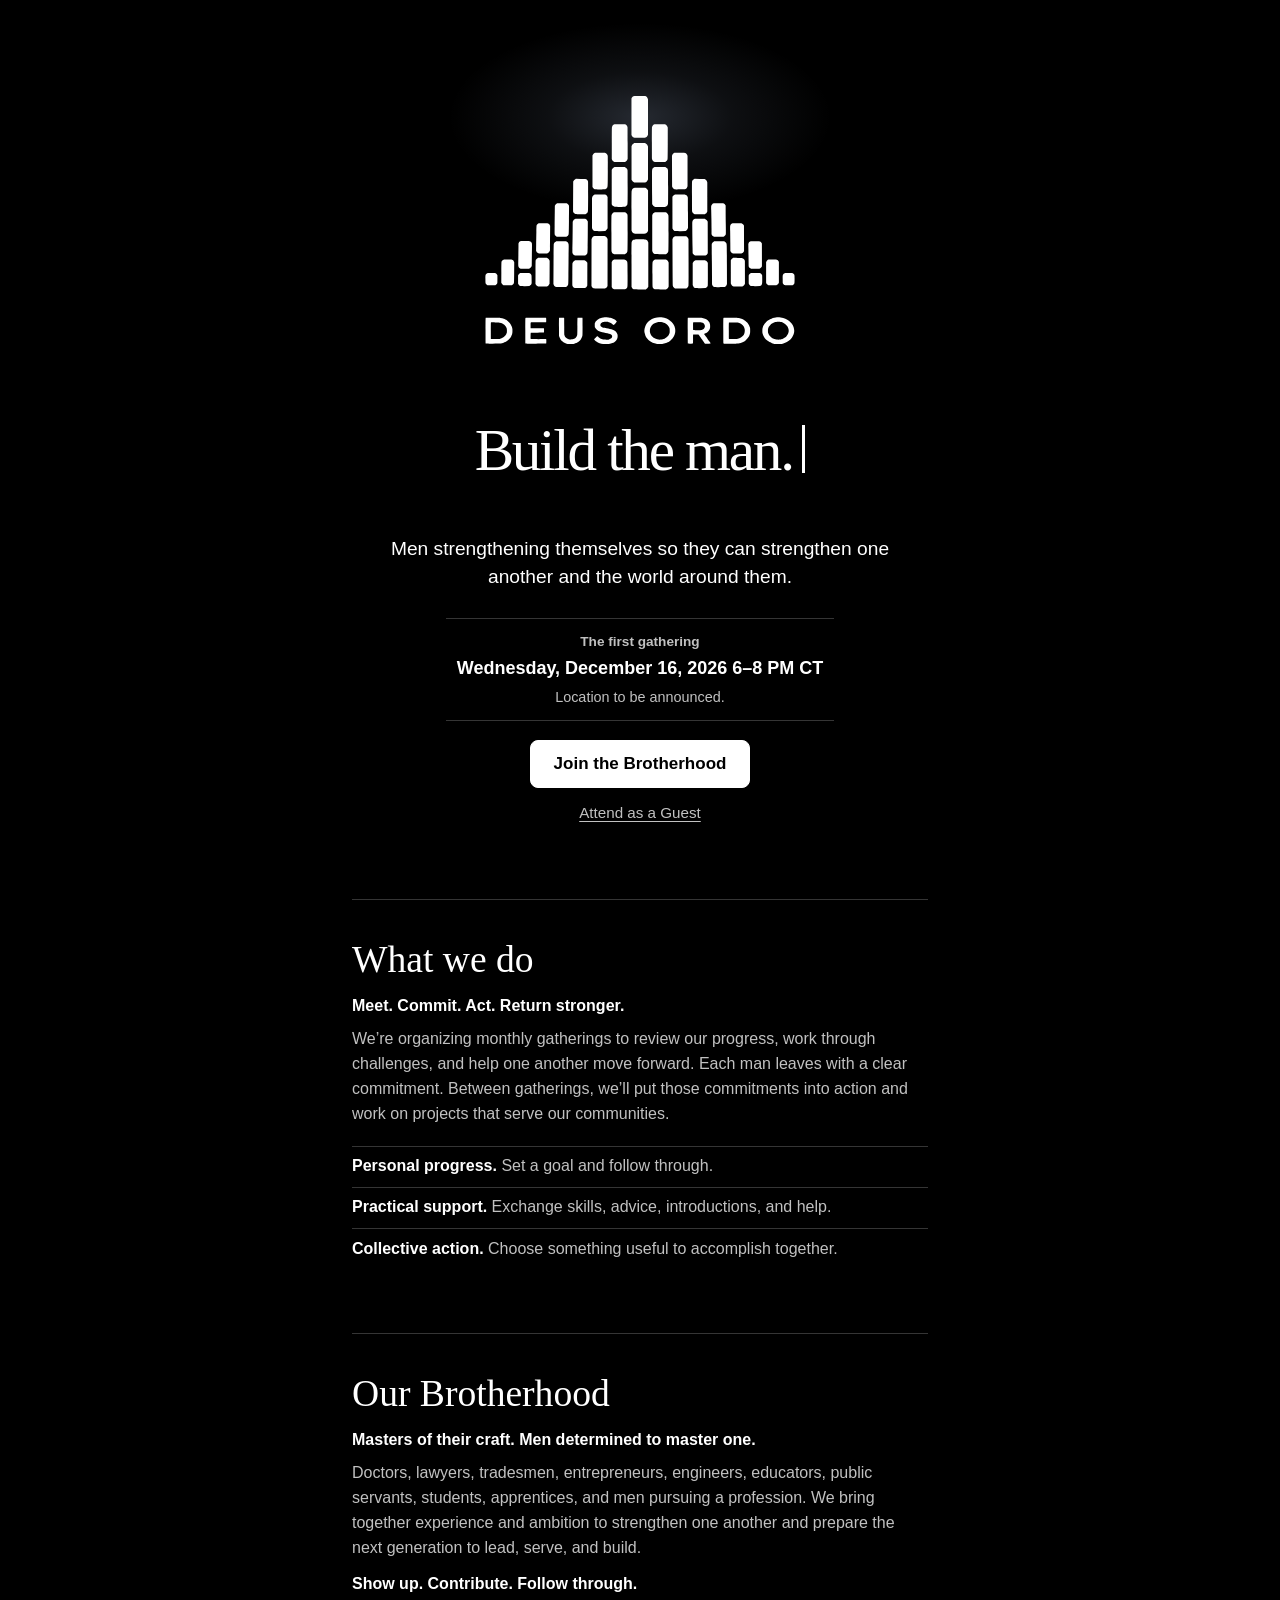
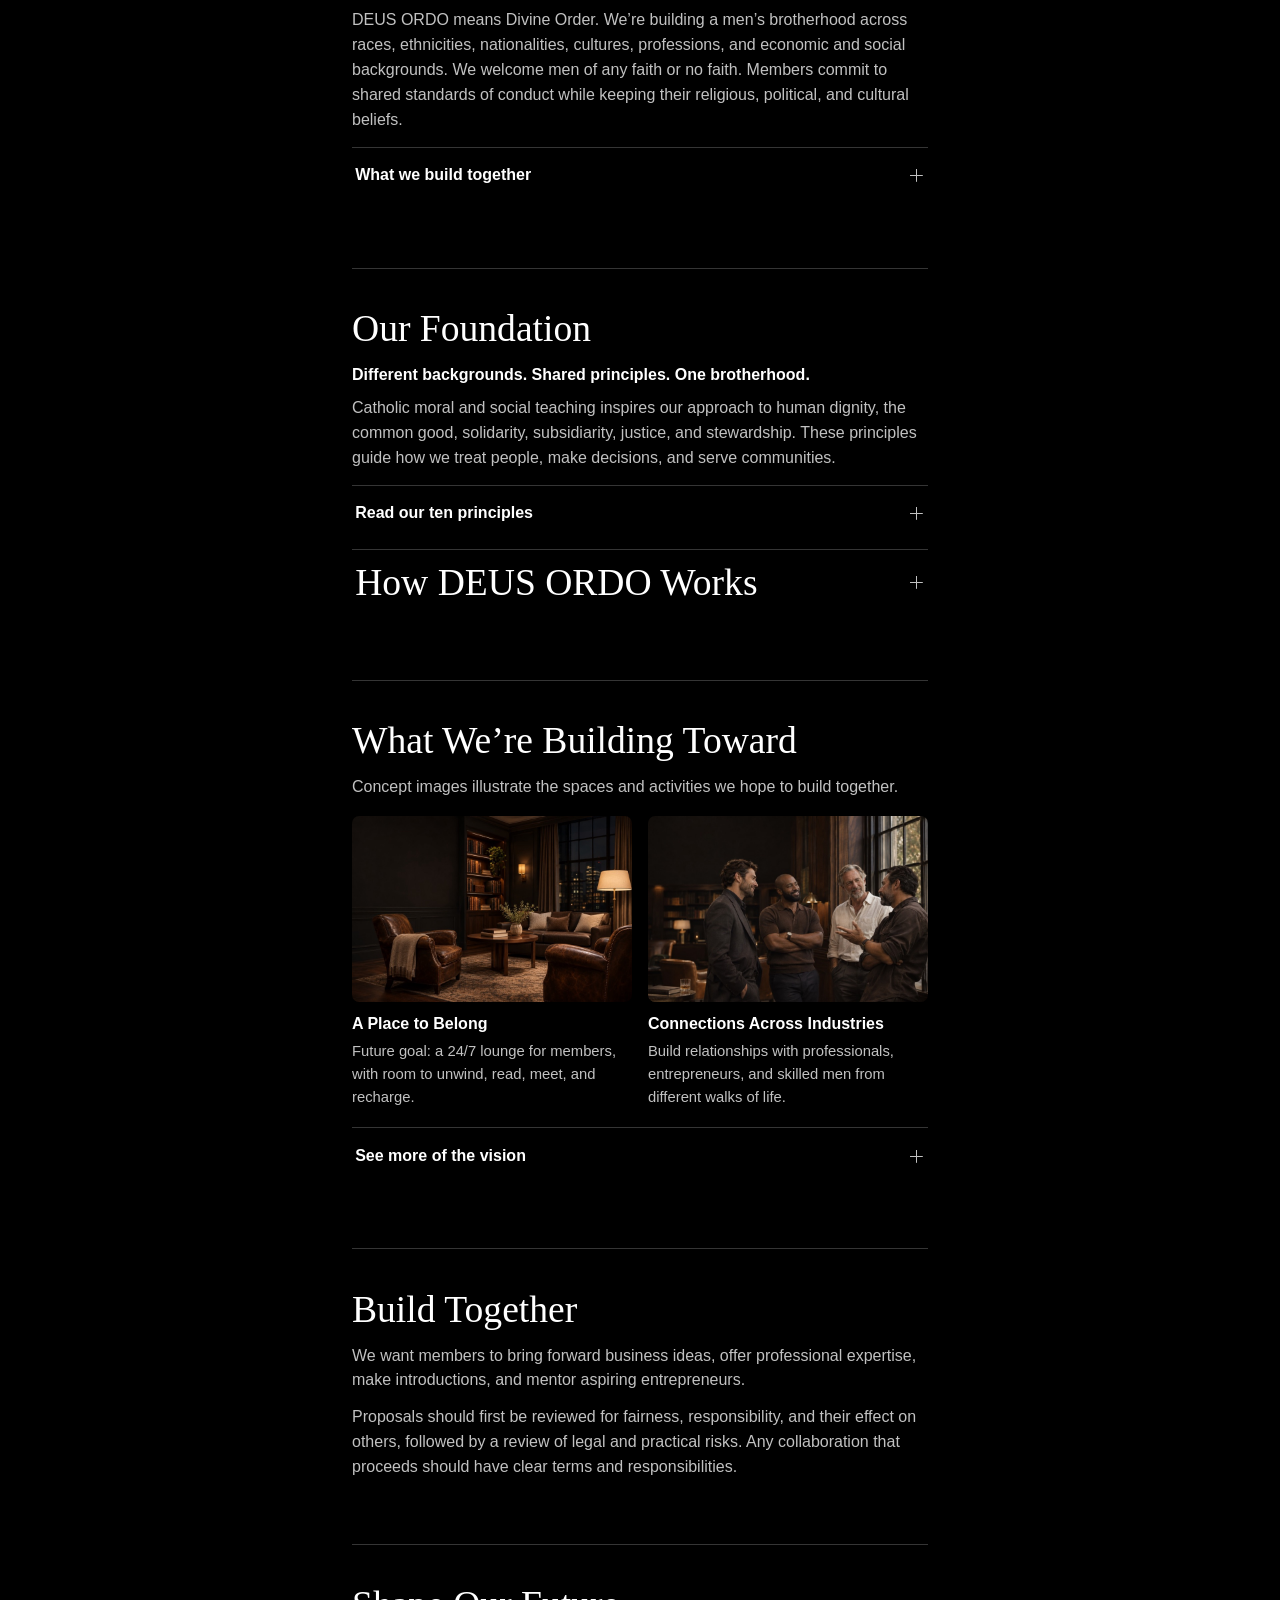
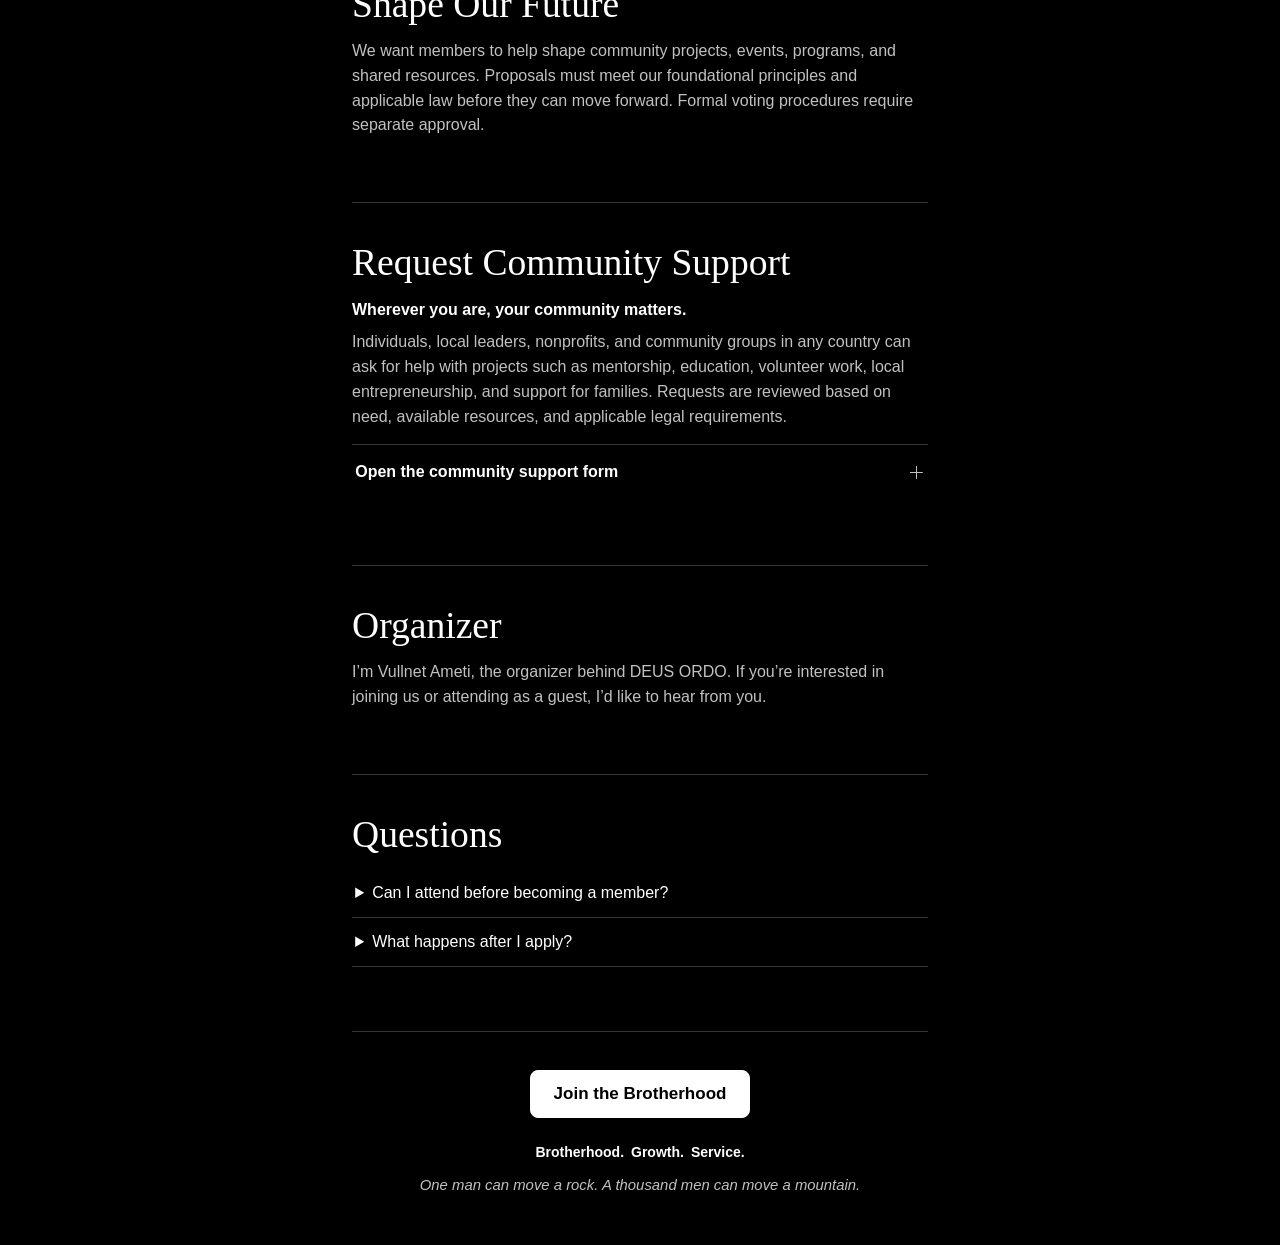
==== commit 75497972: "Text-only /men copy fixes: gathering time and location, stage lines, lounge as a future goal, and jo" ====
--- a/index.html
+++ b/index.html
@@ -50,8 +50,8 @@
       <p>Men strengthening themselves so they can strengthen one another and the world around them.</p>
       <section class="gathering" aria-labelledby="gathering-title">
         <h2 id="gathering-title">The first gathering</h2>
-        <time datetime="2026-12-16T18:00:00-06:00">Wednesday, December 16, 2026 <span>at 6 PM Central Time</span></time>
-        <p>The meeting location will be emailed to you.</p>
+        <time datetime="2026-12-16T18:00:00-06:00">Wednesday, December 16, 2026 <span>6–8 PM CT</span></time>
+        <p>Location to be announced.</p>
       </section>
       <div class="intro-actions">
         <button class="action" id="open-join" type="button" aria-controls="join-panel" aria-expanded="false" hidden>Join the Brotherhood</button>
@@ -69,7 +69,7 @@
         <button class="close" id="close-join" type="button" aria-label="Close DEUS ORDO request form">×</button>
       </div>
       <!-- Set data-formspree-form-id to the approved Formspree form ID. Leave it blank to disable submissions. -->
-      <form method="post" id="interest-form" data-formspree-form-id="xwloqyor" aria-describedby="privacy">
+      <form method="post" id="interest-form" data-formspree-form-id="xeagzwol" aria-describedby="privacy">
         <div class="field-row">
           <div class="field">
             <label for="first-name">First Name</label>
@@ -188,10 +188,9 @@
         <button class="action submit" type="submit" disabled>Submit Request</button>
       </form>
       <div class="form-status" id="form-status" role="status" aria-live="polite" aria-atomic="true">
-        <p>Requests aren’t open online yet.</p>
       </div>
       <div class="confirmation" id="join-confirmation" hidden>
-        <p class="confirmation-lead" id="confirmation-lead">You’ve taken your first action toward becoming part of something greater.</p>
+        <p class="confirmation-lead" id="confirmation-lead">Got it. We’ll reach out with details soon.</p>
         <p id="confirmation-message"></p>
         <p id="confirmation-next">Watch your inbox for our reply. Before we meet, think of one goal you want help with and one skill you can share.</p>
         <p class="confirmation-motto">Build the Man. Move the Mountain.</p>
@@ -272,28 +271,28 @@
               <span aria-hidden="true">01</span>
               <div>
                 <h3>Build the Man</h3>
-                <p>Strengthen yourself mentally, physically, and spiritually.</p>
+                <p>Develop capable, disciplined, knowledgeable, responsible men.</p>
               </div>
             </li>
             <li>
               <span aria-hidden="true">02</span>
               <div>
                 <h3>Move the Rock</h3>
-                <p>Face personal challenges, establish goals, and help your brothers overcome obstacles.</p>
+                <p>Help individuals overcome obstacles and make meaningful progress.</p>
               </div>
             </li>
             <li>
               <span aria-hidden="true">03</span>
               <div>
                 <h3>Build the Brotherhood</h3>
-                <p>Develop meaningful relationships, share resources, and help one another advance.</p>
+                <p>Create relationships, mentorship, collaboration, and opportunities.</p>
               </div>
             </li>
             <li>
               <span aria-hidden="true">04</span>
               <div>
                 <h3>Move the Mountain</h3>
-                <p>Combine our strengths to create meaningful change in our communities.</p>
+                <p>Combine members’ capabilities to accomplish larger projects and create lasting change.</p>
               </div>
             </li>
           </ol>
@@ -310,7 +309,7 @@
           <img src="./assets/deus-ordo/vision-lounge.jpg" alt="A warmly lit reading lounge with walnut bookshelves and leather seating" width="840" height="559" loading="lazy" decoding="async">
           <figcaption>
             <h3>A Place to Belong</h3>
-            <p>A vision for 24/7 lounge access, with room to unwind, read, meet, and recharge.</p>
+            <p>Future goal: a 24/7 lounge for members, with room to unwind, read, meet, and recharge.</p>
           </figcaption>
         </figure>
         <figure>
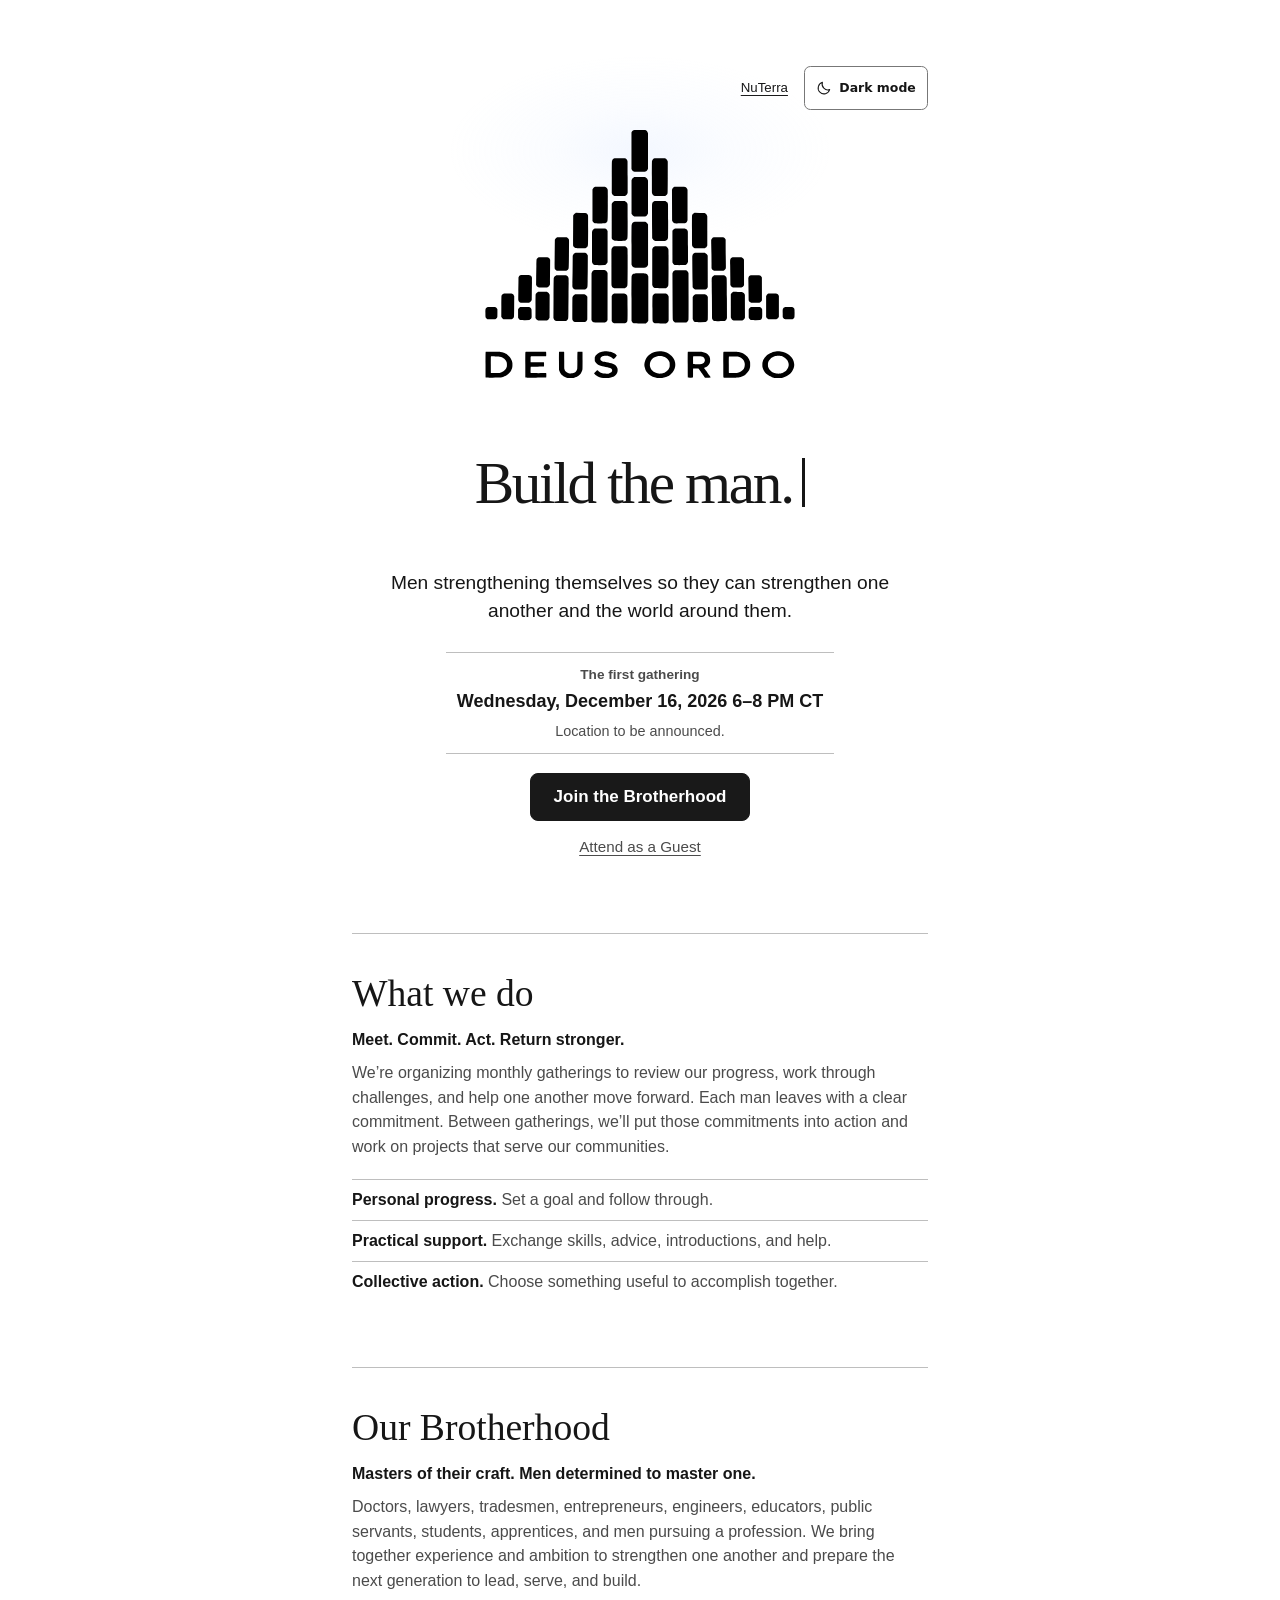
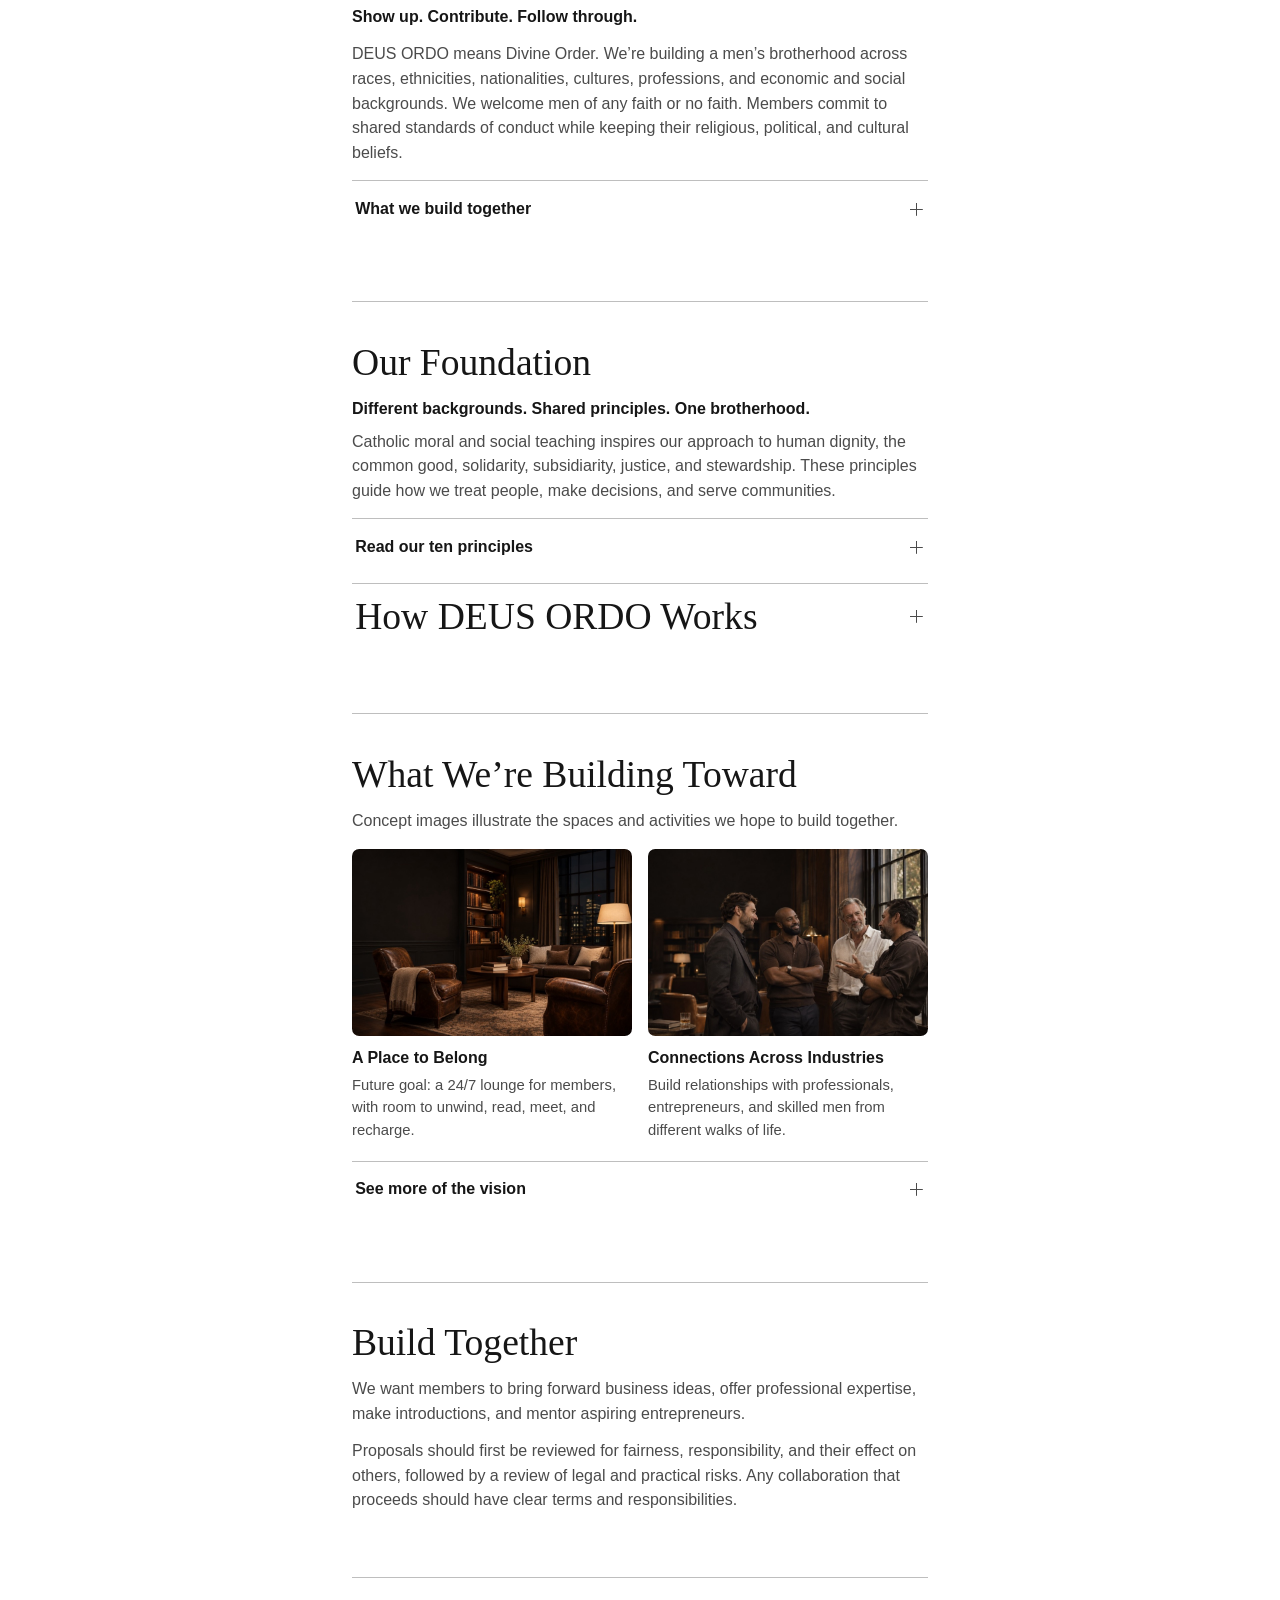
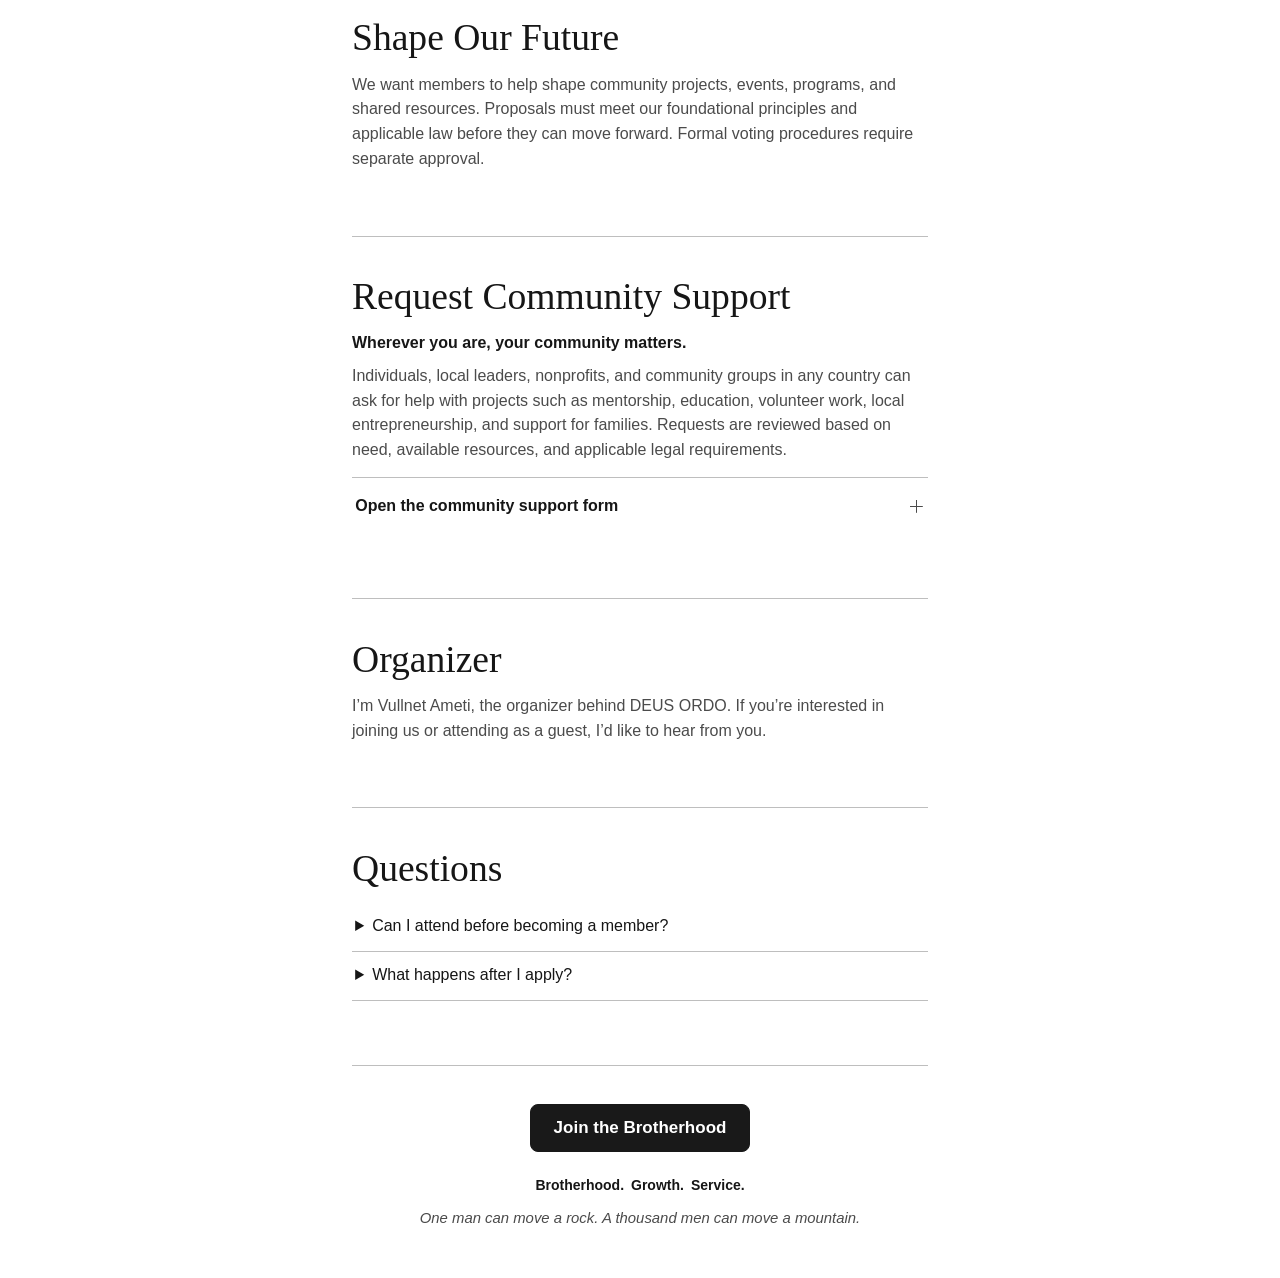
==== commit 28fc8f91: "Add a light and dark theme to Deus Ordo" ====
--- a/index.html
+++ b/index.html
@@ -25,20 +25,30 @@
   <meta name="twitter:description" content="A brotherhood of men who strengthen themselves, support one another, and take action in their communities.">
   <meta name="twitter:image" content="https://deusordo.github.io/men/assets/deus-ordo/social-preview.png">
   <meta name="twitter:image:alt" content="DEUS ORDO brick mountain logo">
-  <link rel="stylesheet" href="styles.css?v=41bebae4fe7f">
+  <script src="./theme.js"></script>
+  <link rel="stylesheet" href="styles.css?v=20261123theme">
   <link rel="stylesheet" href="light.css?v=177cd8c0ab51">
   <script src="site.js?v=c49de133dbf5" defer></script>
   <script src="support.js?v=565ea3344080" defer></script>
   <script src="typewriter.js?v=aa0d24c1aa9e" defer></script>
   <script src="light.js?v=6c6afdbff788" defer></script>
-  <script src="bricks.js?v=3734f38ba26b" defer></script>
+  <script src="bricks.js?v=20261123theme" defer></script>
 </head>
 <body>
   <canvas class="brick-ripple" aria-hidden="true"></canvas>
   <main class="content">
+    <div class="page-tools">
+      <a href="../NuTerra/">NuTerra</a>
+      <button class="theme-toggle" data-theme-toggle type="button" hidden>
+          <svg class="theme-sun" viewBox="0 0 24 24" aria-hidden="true"><circle cx="12" cy="12" r="4"/><path d="M12 2v2m0 16v2M2 12h2m16 0h2M4.93 4.93l1.41 1.41m11.32 11.32 1.41 1.41m0-14.14-1.41 1.41M6.34 17.66l-1.41 1.41"/></svg>
+          <svg class="theme-moon" viewBox="0 0 24 24" aria-hidden="true"><path d="M20.5 14.4A8.7 8.7 0 0 1 9.6 3.5 8.8 8.8 0 1 0 20.5 14.4Z"/></svg>
+          <span data-theme-label>Theme</span>
+        </button>
+    </div>
     <div class="logo-window">
       <img class="deus-ordo-logo" width="680" height="553" src="./assets/deus-ordo/deus-ordo-logo-white.svg"
         alt="DEUS ORDO" decoding="async" fetchpriority="high">
+      <img class="deus-ordo-logo deus-ordo-logo-light" width="680" height="553" src="./assets/deus-ordo/deus-ordo-logo-black.svg" alt="DEUS ORDO" decoding="async">
       <span class="mountain-light" aria-hidden="true"></span>
     </div>
 
--- a/styles.css
+++ b/styles.css
@@ -438,3 +438,53 @@
     from { opacity: 0; transform: translateY(6px); }
   }
 }
+
+
+:root { --theme-outline: var(--field-border); --theme-hover: #ffffff12; }
+:root[data-theme="light"] {
+  color-scheme: light;
+  --paper: #fff;
+  --ink: #161616;
+  --muted: #4b4b4b;
+  --rule: #bebebe;
+  --field-border: #777;
+  --button: #191919;
+  --button-hover: #3a3a3a;
+  --theme-hover: #0000000a;
+}
+.page-tools { display: flex; justify-content: flex-end; align-items: center; gap: 1rem; margin: -1.5rem 0 .85rem; }
+.page-tools a { display: inline-flex; align-items: center; min-height: 2.75rem; color: var(--ink); font-size: .83rem; text-underline-offset: .22em; }
+.deus-ordo-logo-light { display: none; }
+:root[data-theme="light"] .deus-ordo-logo:not(.deus-ordo-logo-light) { display: none; }
+:root[data-theme="light"] .deus-ordo-logo-light { display: block; }
+:root[data-theme="light"] .action { color: #fff; }
+:root[data-theme="light"] :focus-visible { outline-color: #222; }
+:root[data-theme="light"] .field :is(input, select, textarea) { background: #f7f7f7; }
+:root[data-theme="light"] .field :is(input, select, textarea):focus { border-color: #424242; }
+:root[data-theme="light"] .city-options { background: #fff; }
+:root[data-theme="light"] :is(.city-options li:hover, .city-options li[aria-selected="true"], .close:hover) { background: #e9e9e9; }
+:root[data-theme="light"] .form-status[data-state="error"] { color: #9f241e; }
+:root[data-theme="light"] .brick-ripple { filter: invert(1); }
+:root[data-theme="light"] .light-pulse { border-color: #526887; }
+
+.theme-toggle {
+  display: inline-flex;
+  align-items: center;
+  justify-content: center;
+  gap: .45rem;
+  flex: none;
+  min-height: 2.75rem;
+  padding: .35rem .7rem;
+  border: 1px solid var(--theme-outline);
+  border-radius: .4rem;
+  color: inherit;
+  background: transparent;
+  font: 600 .78rem/1.2 system-ui, sans-serif;
+  white-space: nowrap;
+  cursor: pointer;
+}
+.theme-toggle[hidden], .theme-sun, :root[data-theme="dark"] .theme-moon { display: none; }
+:root[data-theme="dark"] .theme-sun { display: block; }
+.theme-toggle svg { width: 1rem; height: 1rem; fill: none; stroke: currentColor; stroke-width: 1.55; stroke-linecap: round; stroke-linejoin: round; }
+.theme-toggle:hover { background: var(--theme-hover); }
+.theme-toggle:focus-visible { outline: 2px solid currentColor; outline-offset: 3px; }
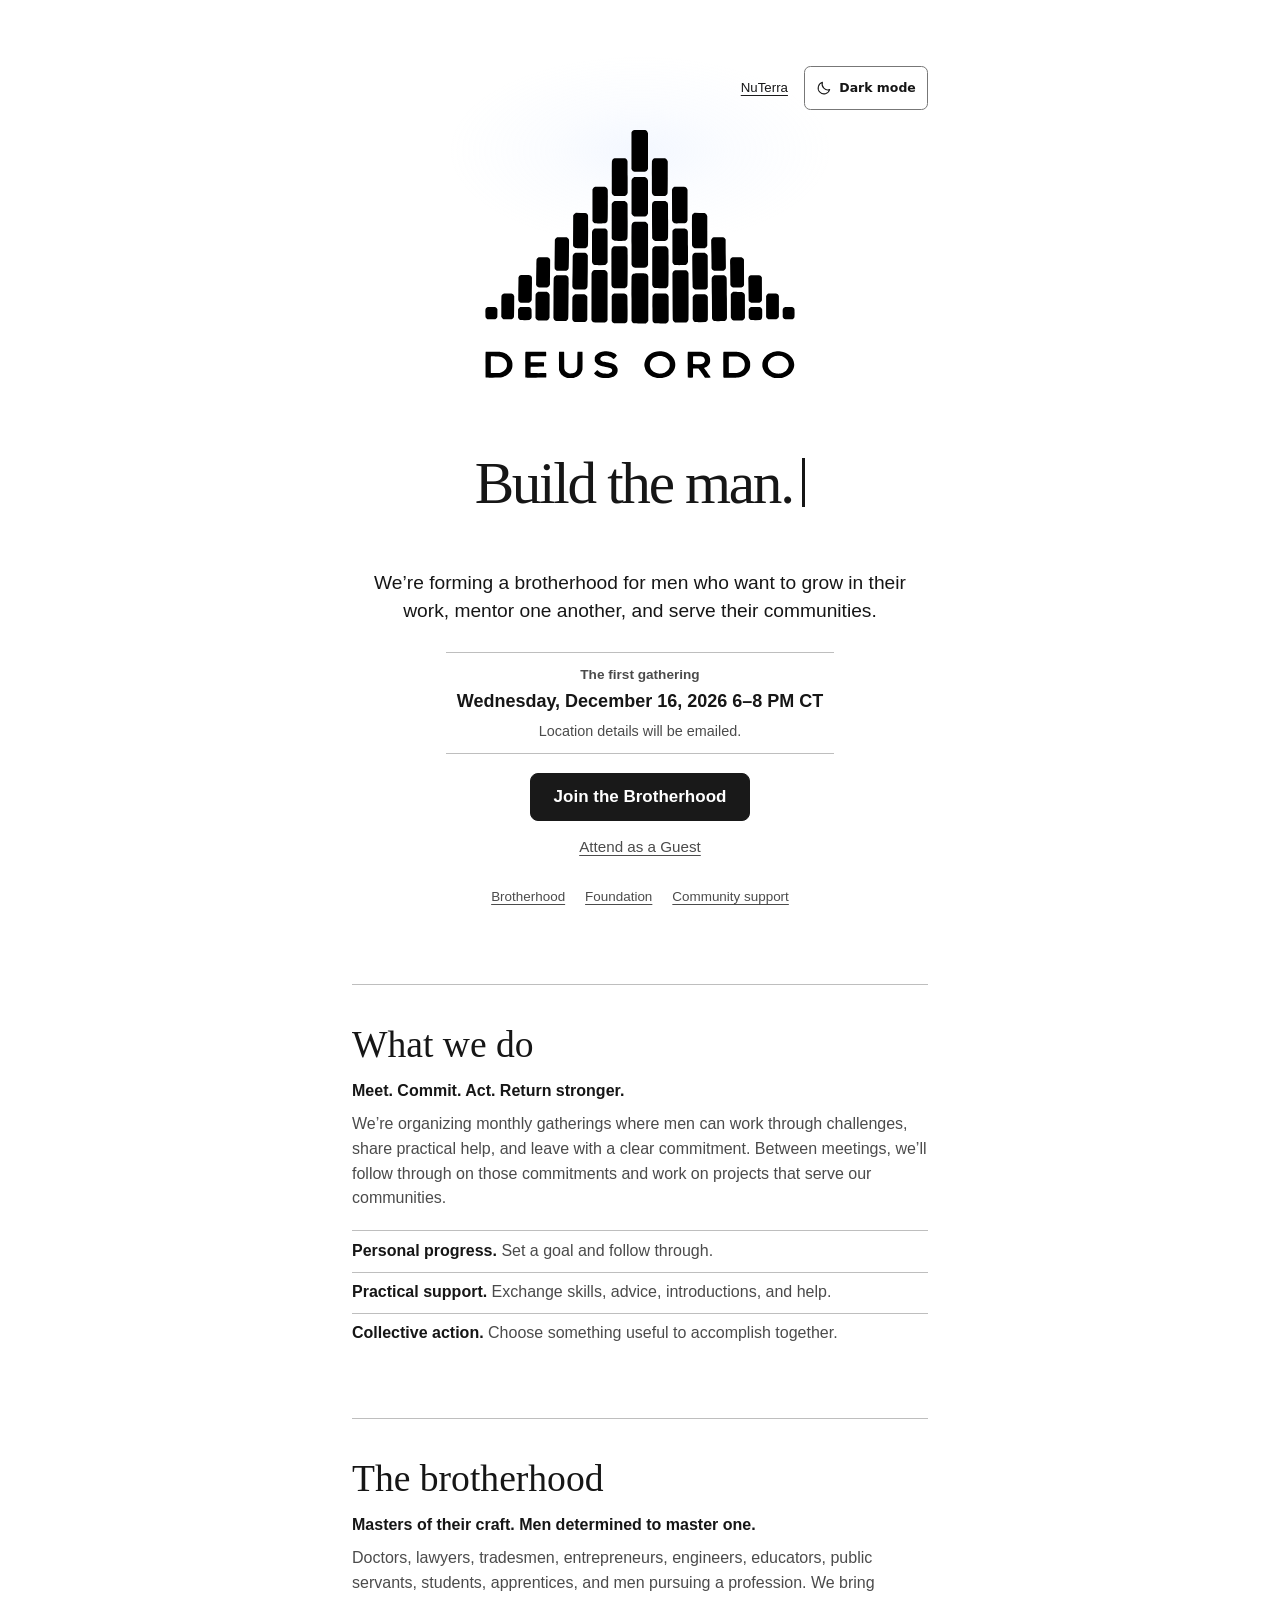
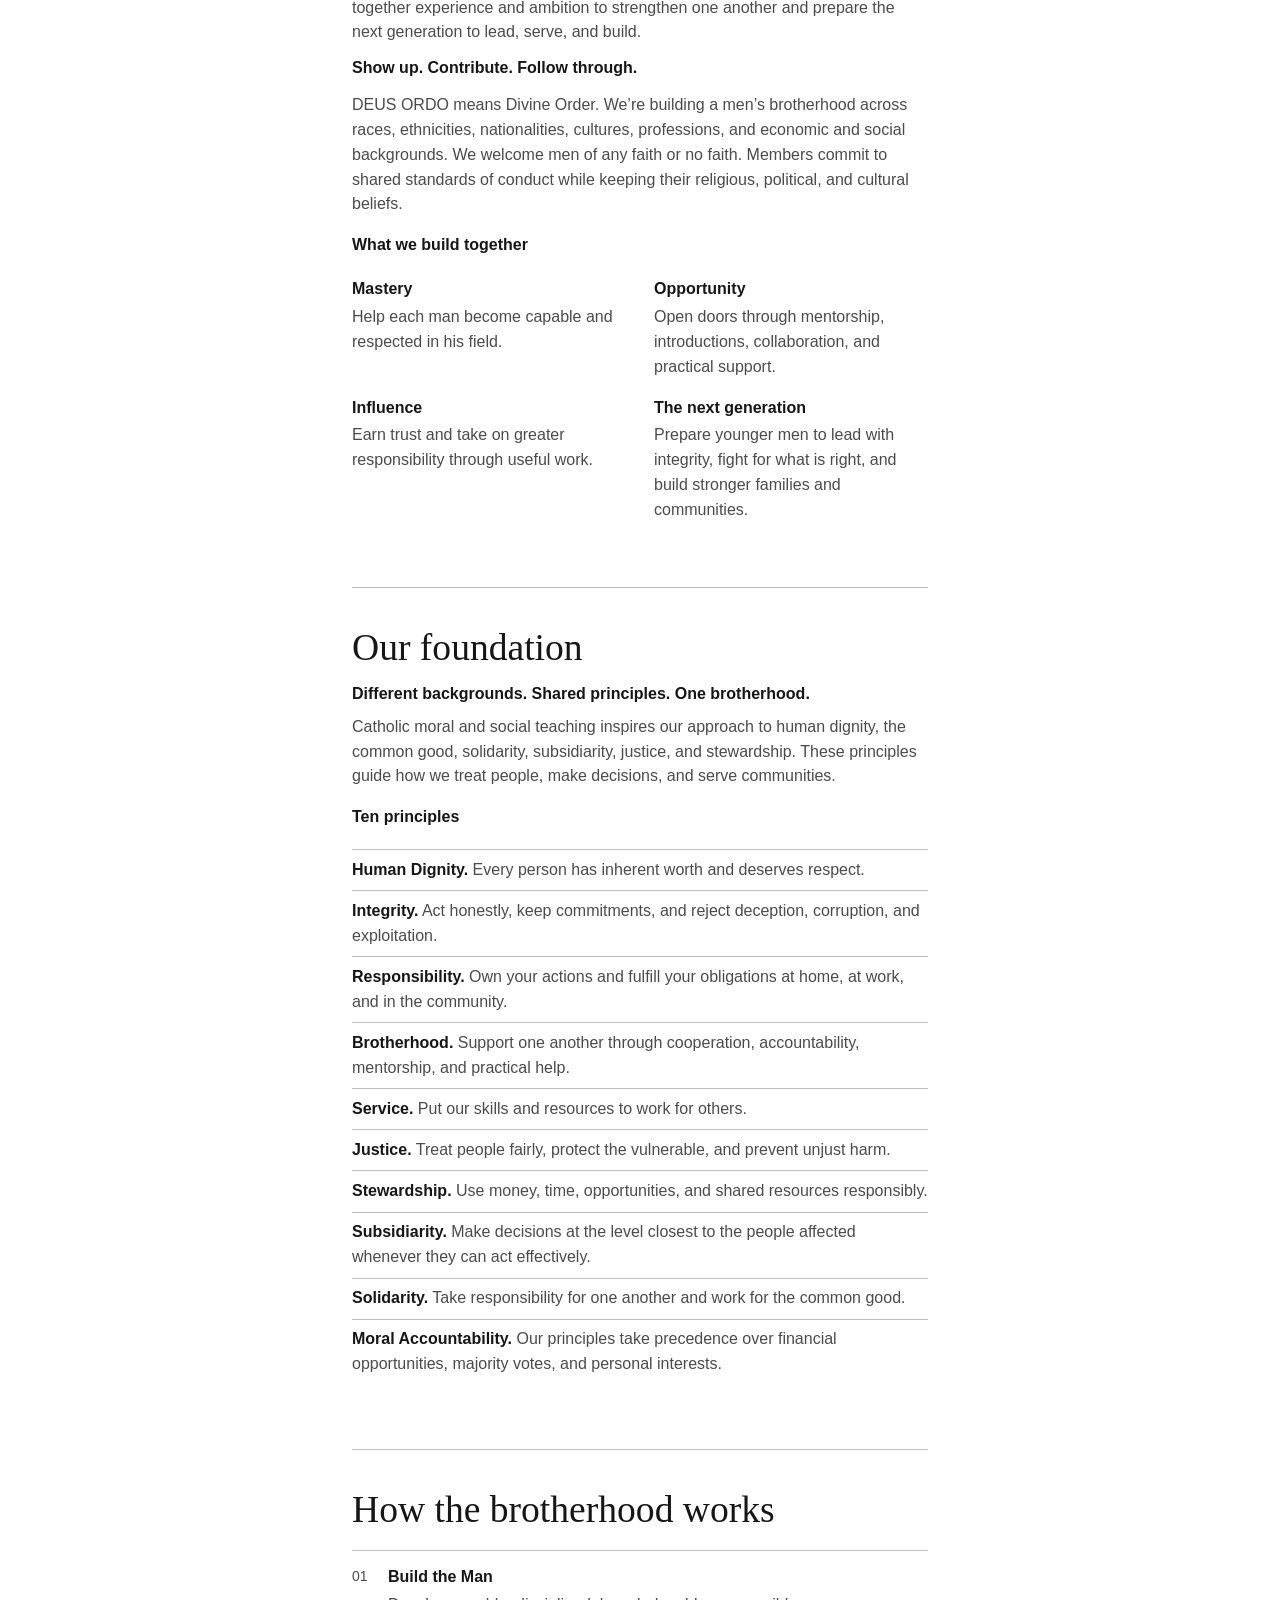
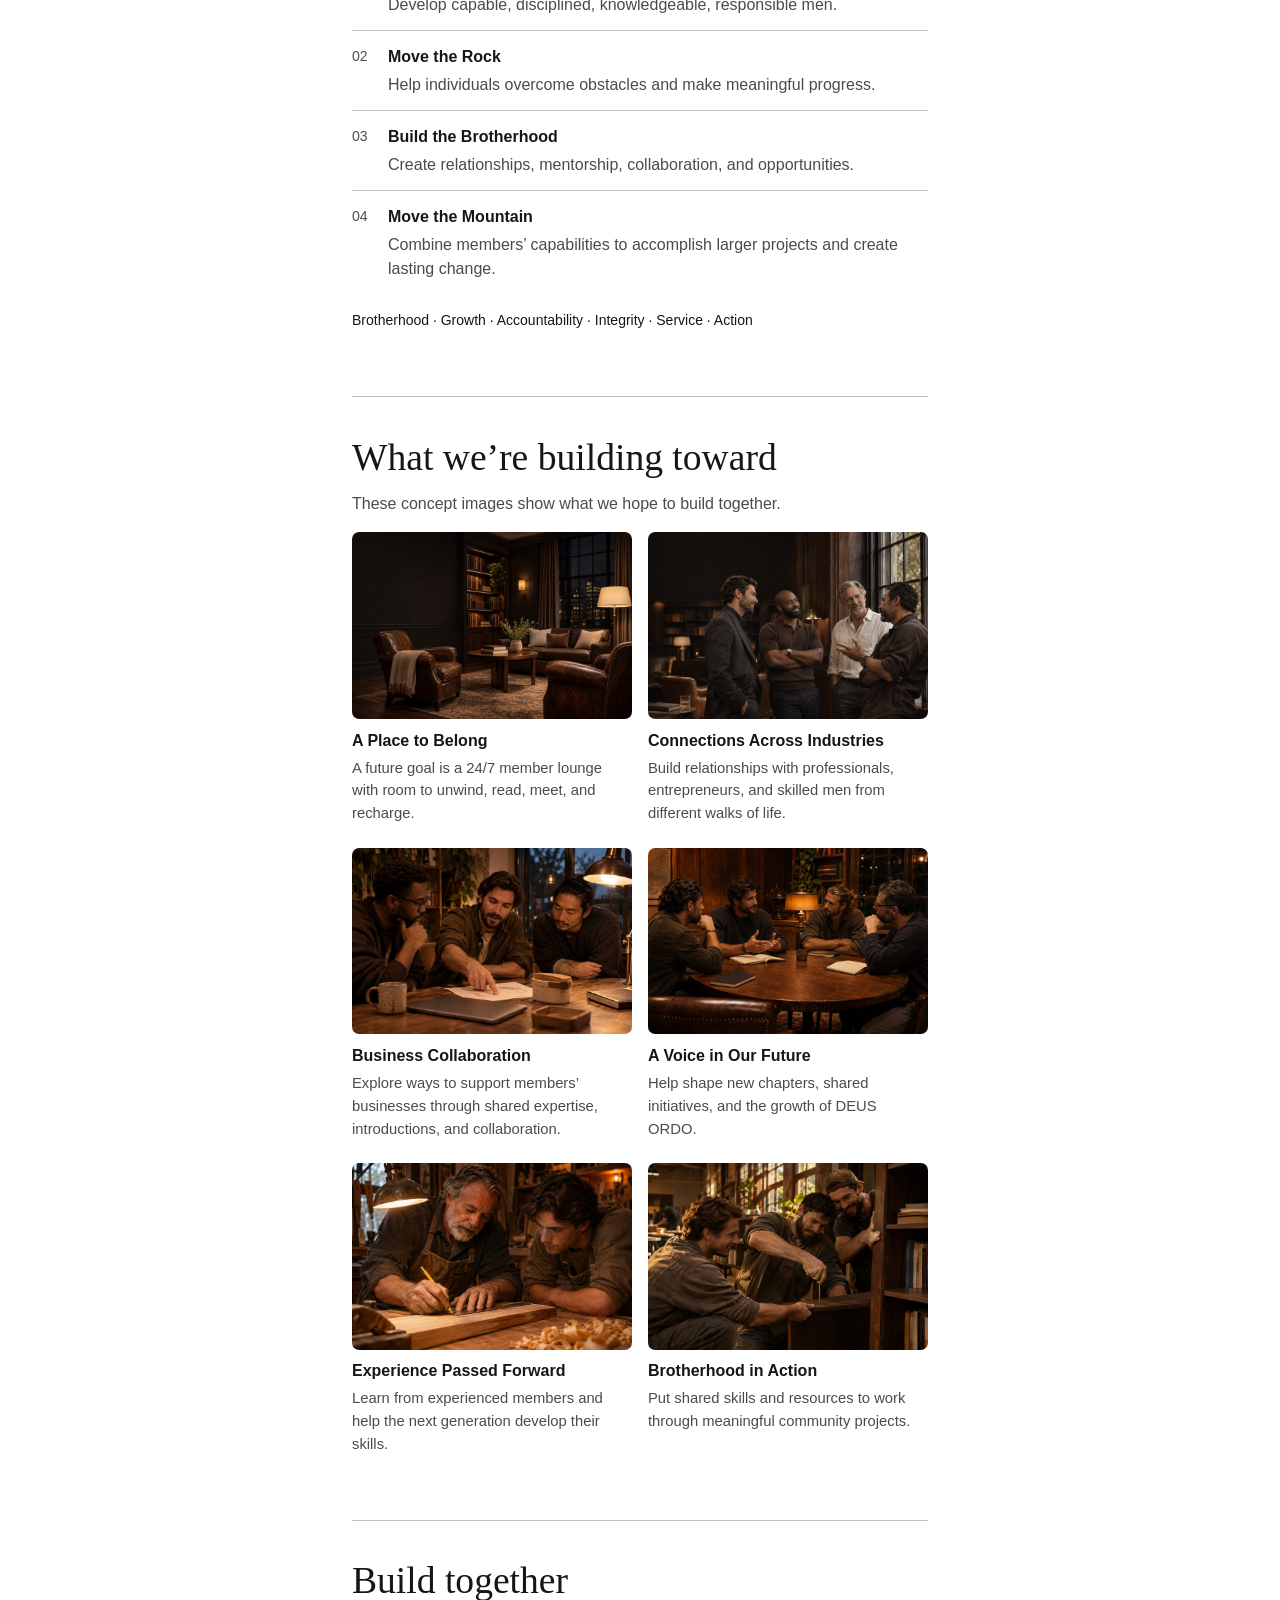
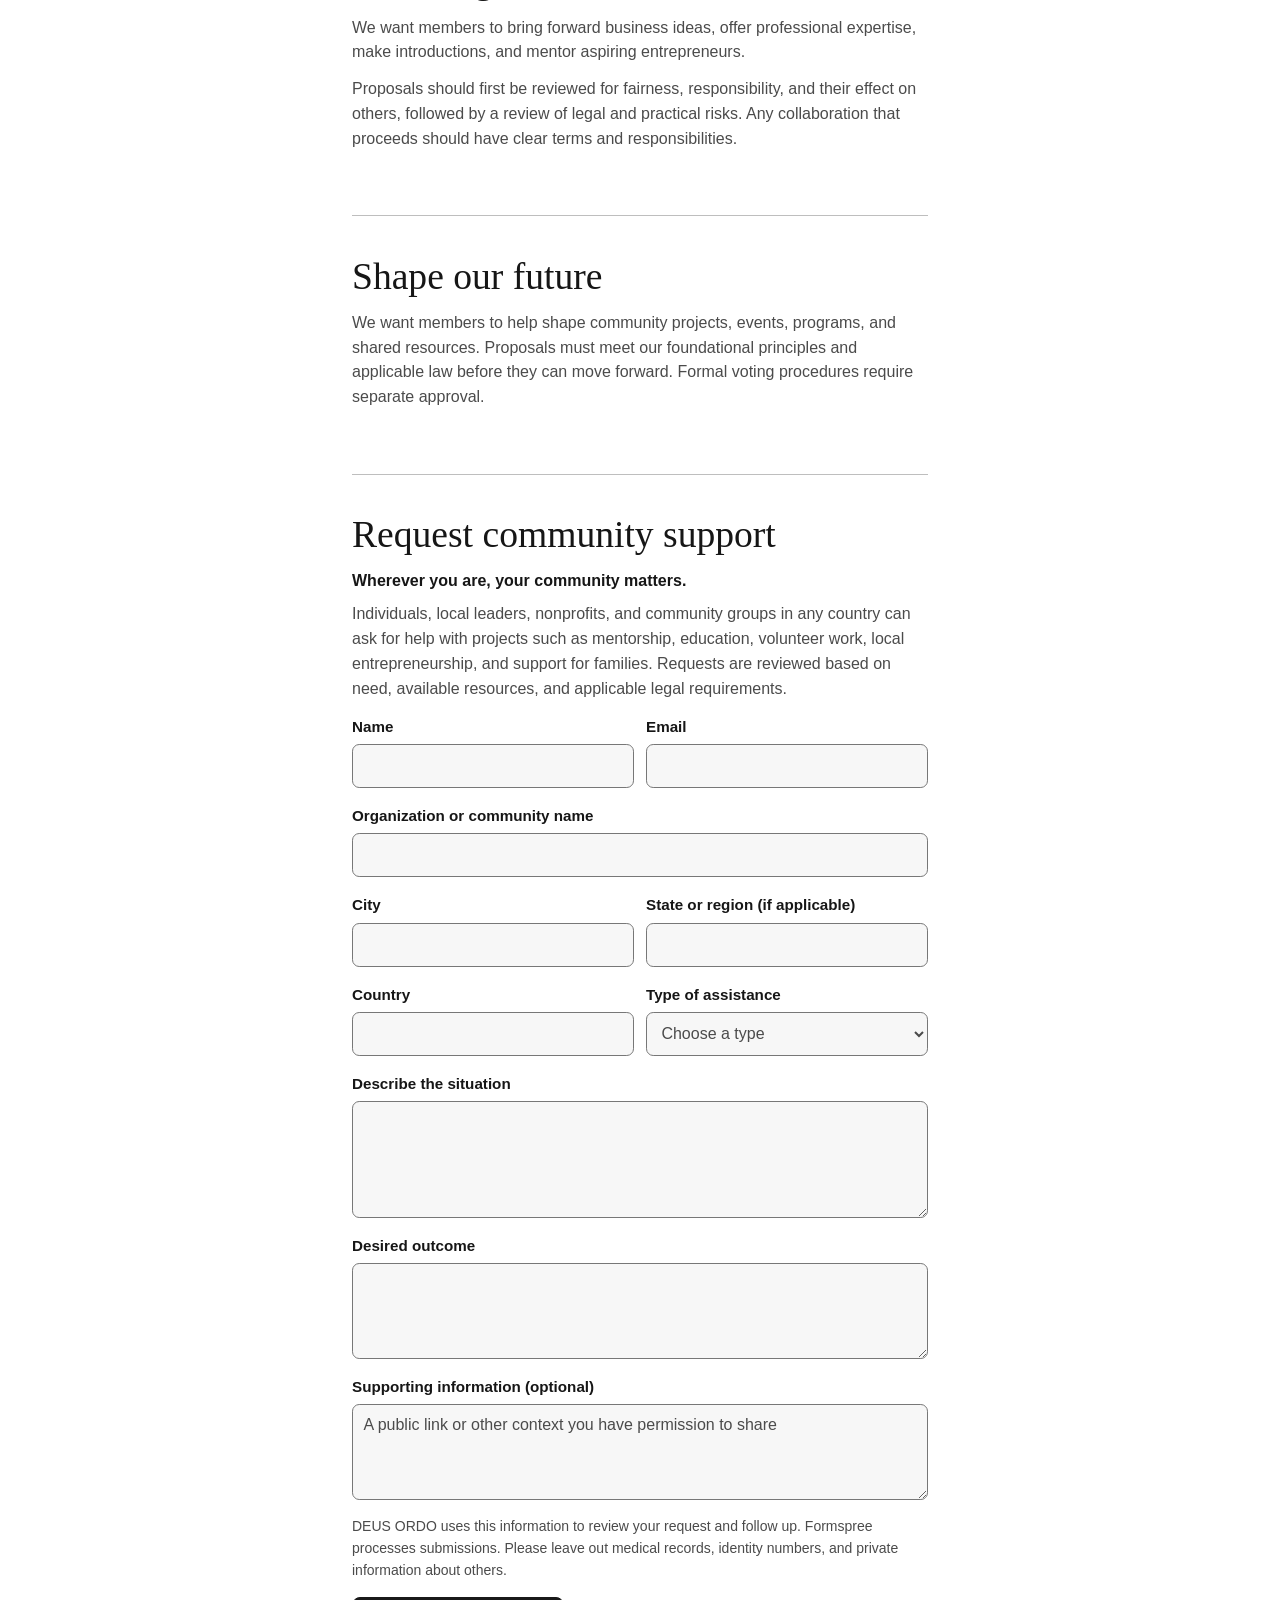
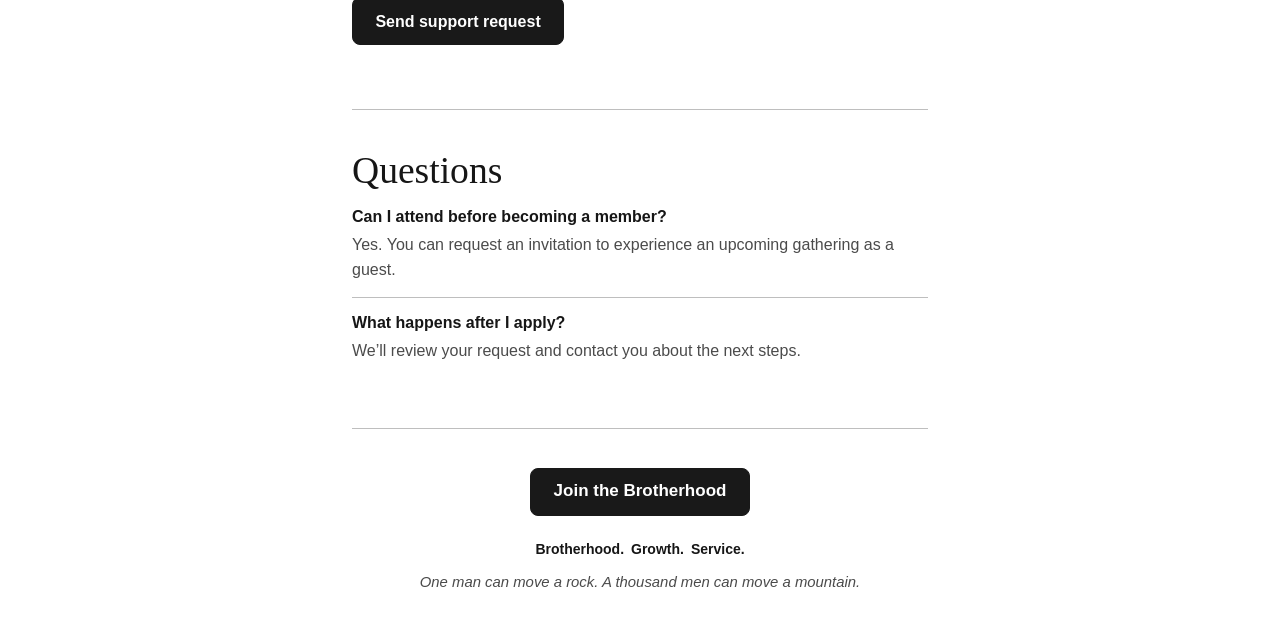
==== commit 91c60069: "Clarify the brotherhood invitation and open the site sections" ====
--- a/index.html
+++ b/index.html
@@ -26,10 +26,10 @@
   <meta name="twitter:image" content="https://deusordo.github.io/men/assets/deus-ordo/social-preview.png">
   <meta name="twitter:image:alt" content="DEUS ORDO brick mountain logo">
   <script src="./theme.js"></script>
-  <link rel="stylesheet" href="styles.css?v=20261123theme">
+  <link rel="stylesheet" href="styles.css?v=20261123editorial">
   <link rel="stylesheet" href="light.css?v=177cd8c0ab51">
   <script src="site.js?v=c49de133dbf5" defer></script>
-  <script src="support.js?v=565ea3344080" defer></script>
+  <script src="support.js?v=20261123editorial" defer></script>
   <script src="typewriter.js?v=aa0d24c1aa9e" defer></script>
   <script src="light.js?v=6c6afdbff788" defer></script>
   <script src="bricks.js?v=20261123theme" defer></script>
@@ -57,16 +57,21 @@
         <span class="typewriter-static">Build the man.<br>Move the mountain.</span>
         <span class="typewriter-animated" aria-hidden="true" hidden><span class="typewriter-text"></span></span>
       </h1>
-      <p>Men strengthening themselves so they can strengthen one another and the world around them.</p>
+      <p>We’re forming a brotherhood for men who want to grow in their work, mentor one another, and serve their communities.</p>
       <section class="gathering" aria-labelledby="gathering-title">
         <h2 id="gathering-title">The first gathering</h2>
         <time datetime="2026-12-16T18:00:00-06:00">Wednesday, December 16, 2026 <span>6–8 PM CT</span></time>
-        <p>Location to be announced.</p>
+        <p>Location details will be emailed.</p>
       </section>
       <div class="intro-actions">
         <button class="action" id="open-join" type="button" aria-controls="join-panel" aria-expanded="false" hidden>Join the Brotherhood</button>
         <button class="guest-link" id="open-guest" type="button" aria-controls="join-panel" aria-expanded="false" hidden>Attend as a Guest</button>
       </div>
+      <nav class="chapter-nav" aria-label="On this page">
+        <a href="#brotherhood">Brotherhood</a>
+        <a href="#foundation">Foundation</a>
+        <a href="#community-support">Community support</a>
+      </nav>
       <noscript><p class="availability">Enable JavaScript to open the request form.</p></noscript>
     </header>
 
@@ -210,7 +215,7 @@
     <section class="chapter" aria-labelledby="action-title">
       <h2 id="action-title">What we do</h2>
       <p class="chapter-lead">Meet. Commit. Act. Return stronger.</p>
-      <p>We’re organizing monthly gatherings to review our progress, work through challenges, and help one another move forward. Each man leaves with a clear commitment. Between gatherings, we’ll put those commitments into action and work on projects that serve our communities.</p>
+      <p>We’re organizing monthly gatherings where men can work through challenges, share practical help, and leave with a clear commitment. Between meetings, we’ll follow through on those commitments and work on projects that serve our communities.</p>
       <ul class="process-points" role="list">
         <li><strong>Personal progress.</strong> Set a goal and follow through.</li>
         <li><strong>Practical support.</strong> Exchange skills, advice, introductions, and help.</li>
@@ -218,108 +223,96 @@
       </ul>
     </section>
 
-    <section class="chapter" aria-labelledby="audience-title">
-      <h2 id="audience-title">Our Brotherhood</h2>
+    <section class="chapter" id="brotherhood" aria-labelledby="audience-title">
+      <h2 id="audience-title">The brotherhood</h2>
       <p class="chapter-lead">Masters of their craft. Men determined to master one.</p>
       <p>Doctors, lawyers, tradesmen, entrepreneurs, engineers, educators, public servants, students, apprentices, and men pursuing a profession. We bring together experience and ambition to strengthen one another and prepare the next generation to lead, serve, and build.</p>
       <p class="chapter-standard">Show up. Contribute. Follow through.</p>
       <p class="chapter-note">DEUS ORDO means Divine Order. We’re building a men’s brotherhood across races, ethnicities, nationalities, cultures, professions, and economic and social backgrounds. We welcome men of any faith or no faith. Members commit to shared standards of conduct while keeping their religious, political, and cultural beliefs.</p>
-      <details class="chapter-disclosure">
-        <summary><h3>What we build together</h3></summary>
-        <div class="chapter-body">
-          <ul class="fit-principles" role="list">
-            <li>
-              <h4>Mastery</h4>
-              <p>Help each man become capable and respected in his field.</p>
-            </li>
-            <li>
-              <h4>Opportunity</h4>
-              <p>Open doors through mentorship, introductions, collaboration, and practical support.</p>
-            </li>
-            <li>
-              <h4>Influence</h4>
-              <p>Earn trust and take on greater responsibility through useful work.</p>
-            </li>
-            <li>
-              <h4>The next generation</h4>
-              <p>Prepare younger men to lead with integrity, fight for what is right, and build stronger families and communities.</p>
-            </li>
-          </ul>
-        </div>
-      </details>
-    </section>
-
-    <section class="chapter" aria-labelledby="foundation-title">
-      <h2 id="foundation-title">Our Foundation</h2>
+      <h3>What we build together</h3>
+      <ul class="fit-principles" role="list">
+        <li>
+          <h4>Mastery</h4>
+          <p>Help each man become capable and respected in his field.</p>
+        </li>
+        <li>
+          <h4>Opportunity</h4>
+          <p>Open doors through mentorship, introductions, collaboration, and practical support.</p>
+        </li>
+        <li>
+          <h4>Influence</h4>
+          <p>Earn trust and take on greater responsibility through useful work.</p>
+        </li>
+        <li>
+          <h4>The next generation</h4>
+          <p>Prepare younger men to lead with integrity, fight for what is right, and build stronger families and communities.</p>
+        </li>
+      </ul>
+    </section>
+
+    <section class="chapter" id="foundation" aria-labelledby="foundation-title">
+      <h2 id="foundation-title">Our foundation</h2>
       <p class="chapter-lead">Different backgrounds. Shared principles. One brotherhood.</p>
       <p>Catholic moral and social teaching inspires our approach to human dignity, the common good, solidarity, subsidiarity, justice, and stewardship. These principles guide how we treat people, make decisions, and serve communities.</p>
-      <details class="chapter-disclosure">
-        <summary><h3>Read our ten principles</h3></summary>
-        <div class="chapter-body">
-          <ul class="process-points" role="list">
-            <li><strong>Human Dignity.</strong> Every person has inherent worth and deserves respect.</li>
-            <li><strong>Integrity.</strong> Act honestly, keep commitments, and reject deception, corruption, and exploitation.</li>
-            <li><strong>Responsibility.</strong> Own your actions and fulfill your obligations at home, at work, and in the community.</li>
-            <li><strong>Brotherhood.</strong> Support one another through cooperation, accountability, mentorship, and practical help.</li>
-            <li><strong>Service.</strong> Put our skills and resources to work for others.</li>
-            <li><strong>Justice.</strong> Treat people fairly, protect the vulnerable, and prevent unjust harm.</li>
-            <li><strong>Stewardship.</strong> Use money, time, opportunities, and shared resources responsibly.</li>
-            <li><strong>Subsidiarity.</strong> Make decisions at the level closest to the people affected whenever they can act effectively.</li>
-            <li><strong>Solidarity.</strong> Take responsibility for one another and work for the common good.</li>
-            <li><strong>Moral Accountability.</strong> Our principles take precedence over financial opportunities, majority votes, and personal interests.</li>
-          </ul>
-        </div>
-      </details>
-    </section>
-
-    <section class="chapter expandable-chapter" aria-labelledby="stages-title">
-      <details class="chapter-disclosure">
-        <summary><h2 id="stages-title">How DEUS ORDO Works</h2></summary>
-        <div class="chapter-body">
-          <ol class="stages" role="list">
-            <li>
-              <span aria-hidden="true">01</span>
-              <div>
-                <h3>Build the Man</h3>
-                <p>Develop capable, disciplined, knowledgeable, responsible men.</p>
-              </div>
-            </li>
-            <li>
-              <span aria-hidden="true">02</span>
-              <div>
-                <h3>Move the Rock</h3>
-                <p>Help individuals overcome obstacles and make meaningful progress.</p>
-              </div>
-            </li>
-            <li>
-              <span aria-hidden="true">03</span>
-              <div>
-                <h3>Build the Brotherhood</h3>
-                <p>Create relationships, mentorship, collaboration, and opportunities.</p>
-              </div>
-            </li>
-            <li>
-              <span aria-hidden="true">04</span>
-              <div>
-                <h3>Move the Mountain</h3>
-                <p>Combine members’ capabilities to accomplish larger projects and create lasting change.</p>
-              </div>
-            </li>
-          </ol>
-          <p class="principles">Brotherhood · Growth · Accountability · Integrity · Service · Action</p>
-        </div>
-      </details>
+      <h3>Ten principles</h3>
+      <ul class="process-points" role="list">
+        <li><strong>Human Dignity.</strong> Every person has inherent worth and deserves respect.</li>
+        <li><strong>Integrity.</strong> Act honestly, keep commitments, and reject deception, corruption, and exploitation.</li>
+        <li><strong>Responsibility.</strong> Own your actions and fulfill your obligations at home, at work, and in the community.</li>
+        <li><strong>Brotherhood.</strong> Support one another through cooperation, accountability, mentorship, and practical help.</li>
+        <li><strong>Service.</strong> Put our skills and resources to work for others.</li>
+        <li><strong>Justice.</strong> Treat people fairly, protect the vulnerable, and prevent unjust harm.</li>
+        <li><strong>Stewardship.</strong> Use money, time, opportunities, and shared resources responsibly.</li>
+        <li><strong>Subsidiarity.</strong> Make decisions at the level closest to the people affected whenever they can act effectively.</li>
+        <li><strong>Solidarity.</strong> Take responsibility for one another and work for the common good.</li>
+        <li><strong>Moral Accountability.</strong> Our principles take precedence over financial opportunities, majority votes, and personal interests.</li>
+      </ul>
+    </section>
+
+    <section class="chapter" aria-labelledby="stages-title">
+      <h2 id="stages-title">How the brotherhood works</h2>
+      <ol class="stages" role="list">
+        <li>
+          <span aria-hidden="true">01</span>
+          <div>
+            <h3>Build the Man</h3>
+            <p>Develop capable, disciplined, knowledgeable, responsible men.</p>
+          </div>
+        </li>
+        <li>
+          <span aria-hidden="true">02</span>
+          <div>
+            <h3>Move the Rock</h3>
+            <p>Help individuals overcome obstacles and make meaningful progress.</p>
+          </div>
+        </li>
+        <li>
+          <span aria-hidden="true">03</span>
+          <div>
+            <h3>Build the Brotherhood</h3>
+            <p>Create relationships, mentorship, collaboration, and opportunities.</p>
+          </div>
+        </li>
+        <li>
+          <span aria-hidden="true">04</span>
+          <div>
+            <h3>Move the Mountain</h3>
+            <p>Combine members’ capabilities to accomplish larger projects and create lasting change.</p>
+          </div>
+        </li>
+      </ol>
+      <p class="principles">Brotherhood · Growth · Accountability · Integrity · Service · Action</p>
     </section>
 
     <section class="chapter" aria-labelledby="vision-title">
-      <h2 id="vision-title">What We’re Building Toward</h2>
-      <p>Concept images illustrate the spaces and activities we hope to build together.</p>
+      <h2 id="vision-title">What we’re building toward</h2>
+      <p>These concept images show what we hope to build together.</p>
       <div class="vision-grid">
         <figure>
           <img src="./assets/deus-ordo/vision-lounge.jpg" alt="A warmly lit reading lounge with walnut bookshelves and leather seating" width="840" height="559" loading="lazy" decoding="async">
           <figcaption>
             <h3>A Place to Belong</h3>
-            <p>Future goal: a 24/7 lounge for members, with room to unwind, read, meet, and recharge.</p>
+            <p>A future goal is a 24/7 member lounge with room to unwind, read, meet, and recharge.</p>
           </figcaption>
         </figure>
         <figure>
@@ -329,148 +322,133 @@
             <p>Build relationships with professionals, entrepreneurs, and skilled men from different walks of life.</p>
           </figcaption>
         </figure>
-      </div>
-      <details class="chapter-disclosure">
-        <summary><h3>See more of the vision</h3></summary>
-        <div class="vision-grid">
-          <figure>
-            <img src="./assets/deus-ordo/vision-collaboration.jpg" alt="Men working through a business idea together at a walnut table" width="840" height="560" loading="lazy" decoding="async">
-            <figcaption>
-              <h3>Business Collaboration</h3>
-              <p>Explore ways to support members’ businesses through shared expertise, introductions, and collaboration.</p>
-            </figcaption>
-          </figure>
-          <figure>
-            <img src="./assets/deus-ordo/vision-chapters.jpg" alt="A group listening to one another around a meeting table" width="840" height="560" loading="lazy" decoding="async">
-            <figcaption>
-              <h3>A Voice in Our Future</h3>
-              <p>Help shape new chapters, shared initiatives, and the growth of DEUS ORDO.</p>
-            </figcaption>
-          </figure>
-          <figure>
-            <img src="./assets/deus-ordo/vision-mentorship.jpg" alt="An experienced mentor showing a younger man how to measure a piece of wood" width="840" height="560" loading="lazy" decoding="async">
-            <figcaption>
-              <h3>Experience Passed Forward</h3>
-              <p>Learn from experienced members and help the next generation develop their skills.</p>
-            </figcaption>
-          </figure>
-          <figure>
-            <img src="./assets/deus-ordo/vision-service.jpg" alt="Volunteers working together to build shelves at a community center" width="840" height="560" loading="lazy" decoding="async">
-            <figcaption>
-              <h3>Brotherhood in Action</h3>
-              <p>Put shared skills and resources to work through meaningful community projects.</p>
-            </figcaption>
-          </figure>
-        </div>
-      </details>
+        <figure>
+          <img src="./assets/deus-ordo/vision-collaboration.jpg" alt="Men working through a business idea together at a walnut table" width="840" height="560" loading="lazy" decoding="async">
+          <figcaption>
+            <h3>Business Collaboration</h3>
+            <p>Explore ways to support members’ businesses through shared expertise, introductions, and collaboration.</p>
+          </figcaption>
+        </figure>
+        <figure>
+          <img src="./assets/deus-ordo/vision-chapters.jpg" alt="A group listening to one another around a meeting table" width="840" height="560" loading="lazy" decoding="async">
+          <figcaption>
+            <h3>A Voice in Our Future</h3>
+            <p>Help shape new chapters, shared initiatives, and the growth of DEUS ORDO.</p>
+          </figcaption>
+        </figure>
+        <figure>
+          <img src="./assets/deus-ordo/vision-mentorship.jpg" alt="An experienced mentor showing a younger man how to measure a piece of wood" width="840" height="560" loading="lazy" decoding="async">
+          <figcaption>
+            <h3>Experience Passed Forward</h3>
+            <p>Learn from experienced members and help the next generation develop their skills.</p>
+          </figcaption>
+        </figure>
+        <figure>
+          <img src="./assets/deus-ordo/vision-service.jpg" alt="Volunteers working together to build shelves at a community center" width="840" height="560" loading="lazy" decoding="async">
+          <figcaption>
+            <h3>Brotherhood in Action</h3>
+            <p>Put shared skills and resources to work through meaningful community projects.</p>
+          </figcaption>
+        </figure>
+      </div>
     </section>
 
     <section class="chapter" aria-labelledby="build-title">
-      <h2 id="build-title">Build Together</h2>
+      <h2 id="build-title">Build together</h2>
       <p>We want members to bring forward business ideas, offer professional expertise, make introductions, and mentor aspiring entrepreneurs.</p>
       <p class="chapter-note">Proposals should first be reviewed for fairness, responsibility, and their effect on others, followed by a review of legal and practical risks. Any collaboration that proceeds should have clear terms and responsibilities.</p>
     </section>
 
     <section class="chapter" aria-labelledby="shape-title">
-      <h2 id="shape-title">Shape Our Future</h2>
+      <h2 id="shape-title">Shape our future</h2>
       <p>We want members to help shape community projects, events, programs, and shared resources. Proposals must meet our foundational principles and applicable law before they can move forward. Formal voting procedures require separate approval.</p>
     </section>
 
-    <section class="chapter" aria-labelledby="support-title">
-      <h2 id="support-title">Request Community Support</h2>
+    <section class="chapter" id="community-support" aria-labelledby="support-title">
+      <h2 id="support-title">Request community support</h2>
       <p class="chapter-lead">Wherever you are, your community matters.</p>
       <p>Individuals, local leaders, nonprofits, and community groups in any country can ask for help with projects such as mentorship, education, volunteer work, local entrepreneurship, and support for families. Requests are reviewed based on need, available resources, and applicable legal requirements.</p>
-      <details class="chapter-disclosure" id="support-details">
-        <summary><h3>Open the community support form</h3></summary>
-        <div class="chapter-body">
-          <form method="post" id="support-form" aria-labelledby="support-title" aria-describedby="support-privacy">
-            <div class="field-row">
-              <div class="field">
-                <label for="support-name">Name</label>
-                <input id="support-name" name="name" type="text" autocomplete="name" required maxlength="120">
-              </div>
-              <div class="field">
-                <label for="support-email">Email</label>
-                <input id="support-email" name="email" type="email" autocomplete="email" required maxlength="254">
-              </div>
-            </div>
-            <div class="field">
-              <label for="support-organization">Organization or community name</label>
-              <input id="support-organization" name="organization" type="text" autocomplete="organization" required maxlength="160">
-            </div>
-            <div class="field-row">
-              <div class="field">
-                <label for="support-city">City</label>
-                <input id="support-city" name="city" type="text" autocomplete="address-level2" required maxlength="120">
-              </div>
-              <div class="field">
-                <label for="support-region">State or region (if applicable)</label>
-                <input id="support-region" name="region" type="text" autocomplete="address-level1" maxlength="120">
-              </div>
-            </div>
-            <div class="field-row">
-              <div class="field">
-                <label for="support-country">Country</label>
-                <input id="support-country" name="country" type="text" autocomplete="country-name" required maxlength="100">
-              </div>
-              <div class="field">
-                <label for="support-type">Type of assistance</label>
-                <select id="support-type" name="assistance_type" required>
-                  <option value="">Choose a type</option>
-                  <option>Community improvement</option>
-                  <option>Mentorship or education</option>
-                  <option>Professional guidance</option>
-                  <option>Volunteer project</option>
-                  <option>Local entrepreneurship</option>
-                  <option>Community infrastructure</option>
-                  <option>Support for families or vulnerable people</option>
-                  <option>Local partnership</option>
-                  <option>Other</option>
-                </select>
-              </div>
-            </div>
-            <div class="field">
-              <label for="support-description">Describe the situation</label>
-              <textarea id="support-description" name="message" rows="4" required maxlength="3000"></textarea>
-            </div>
-            <div class="field">
-              <label for="support-outcome">Desired outcome</label>
-              <textarea id="support-outcome" name="desired_outcome" rows="3" required maxlength="1500"></textarea>
-            </div>
-            <div class="field">
-              <label for="support-information">Supporting information (optional)</label>
-              <textarea id="support-information" name="supporting_information" rows="2" maxlength="1000" placeholder="A public link or other context you have permission to share"></textarea>
-            </div>
-            <p class="privacy" id="support-privacy">DEUS ORDO uses this information to review your request and follow up. Formspree processes submissions. Please leave out medical records, identity numbers, and private information about others.</p>
-            <input type="hidden" name="subject" value="DEUS ORDO — Community Support Request">
-            <input type="hidden" name="source" value="DEUS ORDO">
-            <input type="hidden" name="request_type" value="community_support">
-            <div class="honeypot" aria-hidden="true">
-              <label for="support-website">Leave this field empty</label>
-              <input id="support-website" name="_gotcha" tabindex="-1" autocomplete="off">
-            </div>
-            <button class="action submit" type="submit" disabled>Send support request</button>
-          </form>
-          <p class="form-status" id="support-status" role="status" aria-live="polite" aria-atomic="true" tabindex="-1">Online submission is unavailable right now.</p>
-        </div>
-      </details>
-    </section>
-
-    <section class="chapter" aria-labelledby="organizer-title">
-      <h2 id="organizer-title">Organizer</h2>
-      <p>I’m Vullnet Ameti, the organizer behind DEUS ORDO. If you’re interested in joining us or attending as a guest, I’d like to hear from you.</p>
+      <form method="post" id="support-form" aria-labelledby="support-title" aria-describedby="support-privacy" hidden>
+        <div class="field-row">
+          <div class="field">
+            <label for="support-name">Name</label>
+            <input id="support-name" name="name" type="text" autocomplete="name" required maxlength="120">
+          </div>
+          <div class="field">
+            <label for="support-email">Email</label>
+            <input id="support-email" name="email" type="email" autocomplete="email" required maxlength="254">
+          </div>
+        </div>
+        <div class="field">
+          <label for="support-organization">Organization or community name</label>
+          <input id="support-organization" name="organization" type="text" autocomplete="organization" required maxlength="160">
+        </div>
+        <div class="field-row">
+          <div class="field">
+            <label for="support-city">City</label>
+            <input id="support-city" name="city" type="text" autocomplete="address-level2" required maxlength="120">
+          </div>
+          <div class="field">
+            <label for="support-region">State or region (if applicable)</label>
+            <input id="support-region" name="region" type="text" autocomplete="address-level1" maxlength="120">
+          </div>
+        </div>
+        <div class="field-row">
+          <div class="field">
+            <label for="support-country">Country</label>
+            <input id="support-country" name="country" type="text" autocomplete="country-name" required maxlength="100">
+          </div>
+          <div class="field">
+            <label for="support-type">Type of assistance</label>
+            <select id="support-type" name="assistance_type" required>
+              <option value="">Choose a type</option>
+              <option>Community improvement</option>
+              <option>Mentorship or education</option>
+              <option>Professional guidance</option>
+              <option>Volunteer project</option>
+              <option>Local entrepreneurship</option>
+              <option>Community infrastructure</option>
+              <option>Support for families or vulnerable people</option>
+              <option>Local partnership</option>
+              <option>Other</option>
+            </select>
+          </div>
+        </div>
+        <div class="field">
+          <label for="support-description">Describe the situation</label>
+          <textarea id="support-description" name="message" rows="4" required maxlength="3000"></textarea>
+        </div>
+        <div class="field">
+          <label for="support-outcome">Desired outcome</label>
+          <textarea id="support-outcome" name="desired_outcome" rows="3" required maxlength="1500"></textarea>
+        </div>
+        <div class="field">
+          <label for="support-information">Supporting information (optional)</label>
+          <textarea id="support-information" name="supporting_information" rows="2" maxlength="1000" placeholder="A public link or other context you have permission to share"></textarea>
+        </div>
+        <p class="privacy" id="support-privacy">DEUS ORDO uses this information to review your request and follow up. Formspree processes submissions. Please leave out medical records, identity numbers, and private information about others.</p>
+        <input type="hidden" name="subject" value="DEUS ORDO — Community Support Request">
+        <input type="hidden" name="source" value="DEUS ORDO">
+        <input type="hidden" name="request_type" value="community_support">
+        <div class="honeypot" aria-hidden="true">
+          <label for="support-website">Leave this field empty</label>
+          <input id="support-website" name="_gotcha" tabindex="-1" autocomplete="off">
+        </div>
+        <button class="action submit" type="submit" disabled>Send support request</button>
+      </form>
+      <p class="form-status" id="support-status" role="status" aria-live="polite" aria-atomic="true" tabindex="-1">Online submission is unavailable right now.</p>
     </section>
 
     <section class="chapter questions" aria-labelledby="questions-title">
       <h2 id="questions-title">Questions</h2>
-      <details>
-        <summary>Can I attend before becoming a member?</summary>
+      <div class="question">
+        <h3>Can I attend before becoming a member?</h3>
         <p>Yes. You can request an invitation to experience an upcoming gathering as a guest.</p>
-      </details>
-      <details>
-        <summary>What happens after I apply?</summary>
+      </div>
+      <div class="question">
+        <h3>What happens after I apply?</h3>
         <p>We’ll review your request and contact you about the next steps.</p>
-      </details>
+      </div>
     </section>
 
     <footer class="closing">
--- a/styles.css
+++ b/styles.css
@@ -275,54 +275,18 @@
   border-top: 1px solid var(--rule);
 }
 
-.expandable-chapter {
-  margin-top: .45rem;
-  padding-top: 0;
-}
-
-.chapter:not(.expandable-chapter) > .chapter-disclosure {
-  margin-top: .9rem;
-  border-top: 1px solid var(--rule);
-}
-
-.chapter-disclosure > summary {
-  display: flex;
-  align-items: center;
-  justify-content: space-between;
-  gap: .85rem;
-  min-height: 3.5rem;
-  padding: .7rem .2rem;
-  list-style: none;
-  cursor: pointer;
-}
-
-.chapter-disclosure > summary::-webkit-details-marker { display: none; }
-
-.chapter-disclosure > summary::after {
-  flex: 0 0 1.1rem;
-  height: 1.1rem;
-  color: var(--muted);
-  background:
-    linear-gradient(currentColor, currentColor) center / .8rem 1px no-repeat,
-    linear-gradient(currentColor, currentColor) center / 1px .8rem no-repeat;
-  content: "";
-}
-
-.chapter-disclosure[open] > summary::after { background-size: .8rem 1px, 0 0; }
-.chapter-body { padding: .35rem .2rem 1.05rem; }
-
 .chapter h2 {
   margin: 0 0 .8rem;
   font: 400 clamp(1.75rem, 5.3vw, 2.35rem) / 1.15 var(--serif);
 }
-
-.chapter-disclosure > summary :is(h2, h3) { margin: 0; }
 
 .chapter p { color: var(--muted); }
 .chapter .principles { margin-top: .95rem; color: var(--ink); font-size: .875rem; }
 .chapter .chapter-lead { margin-bottom: .5rem; color: var(--ink); font-weight: 650; }
 .chapter .chapter-standard { margin-top: .7rem; color: var(--ink); font-weight: 650; }
 .chapter .chapter-note { margin-top: .75rem; }
+.chapter > p + h3 { margin-top: 1rem; }
+#support-form { margin-top: .85rem; }
 
 #support-form { position: relative; }
 #support-form .field,
@@ -386,9 +350,10 @@
 .vision-grid figcaption { margin-top: .6rem; }
 .vision-grid figcaption p { font-size: .925rem; }
 
-.questions details { border-bottom: 1px solid var(--rule); }
-.questions summary { min-height: 2.75rem; padding: .72rem .2rem; cursor: pointer; }
-.questions details p { padding: 0 .2rem .85rem; }
+.question + .question { border-top: 1px solid var(--rule); margin-top: .9rem; padding-top: .85rem; }
+.chapter-nav { display: flex; justify-content: center; flex-wrap: wrap; gap: 0 .55rem; margin-top: .45rem; }
+.chapter-nav a { display: inline-flex; align-items: center; min-height: 2.75rem; padding-inline: .35rem; color: var(--muted); font-size: .84rem; text-underline-offset: .23em; }
+.chapter-nav a:hover { color: var(--ink); }
 
 .closing { text-align: center; }
 .closing .action { margin-bottom: 1.45rem; }
@@ -431,8 +396,7 @@
   }
 
   .join:not([hidden]) { animation: reveal .24s ease-out; }
-  .confirmation:not([hidden]),
-  .questions details[open] p { animation: reveal .2s ease-out; }
+  .confirmation:not([hidden]) { animation: reveal .2s ease-out; }
 
   @keyframes reveal {
     from { opacity: 0; transform: translateY(6px); }
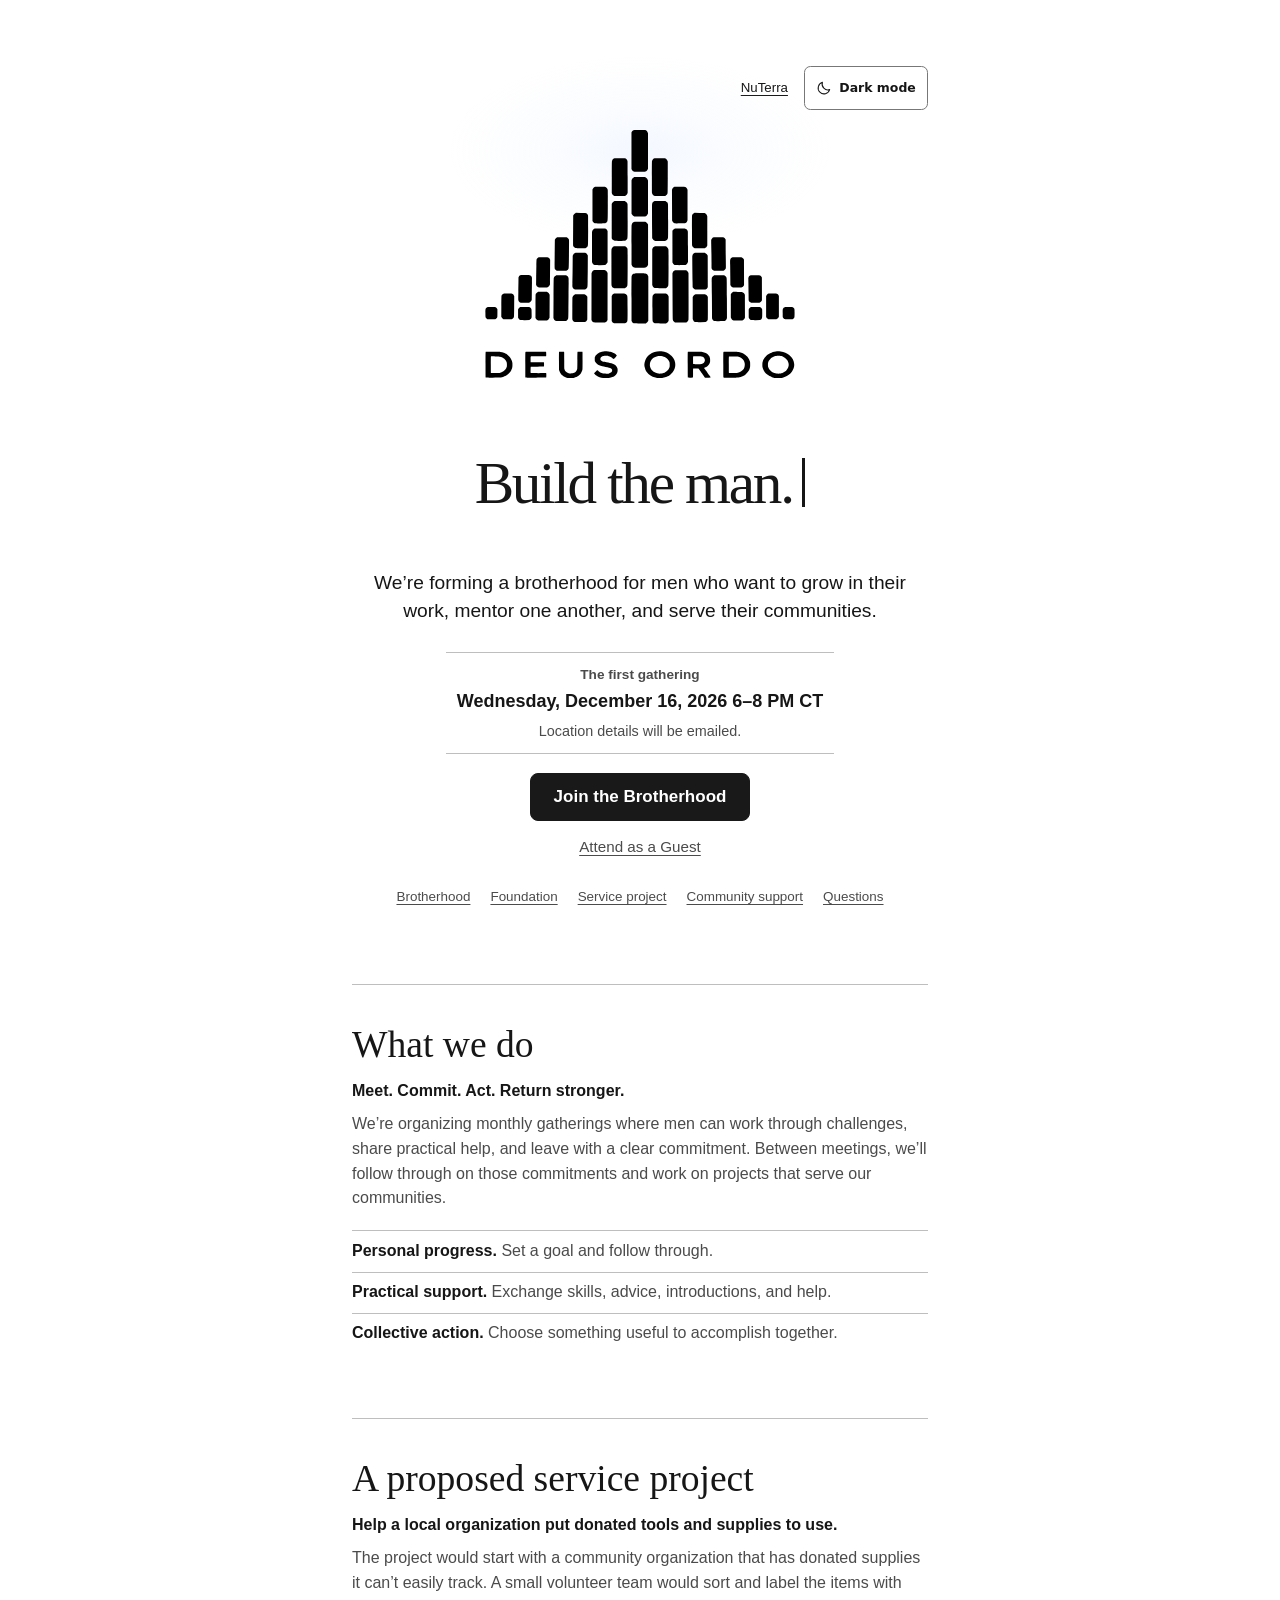
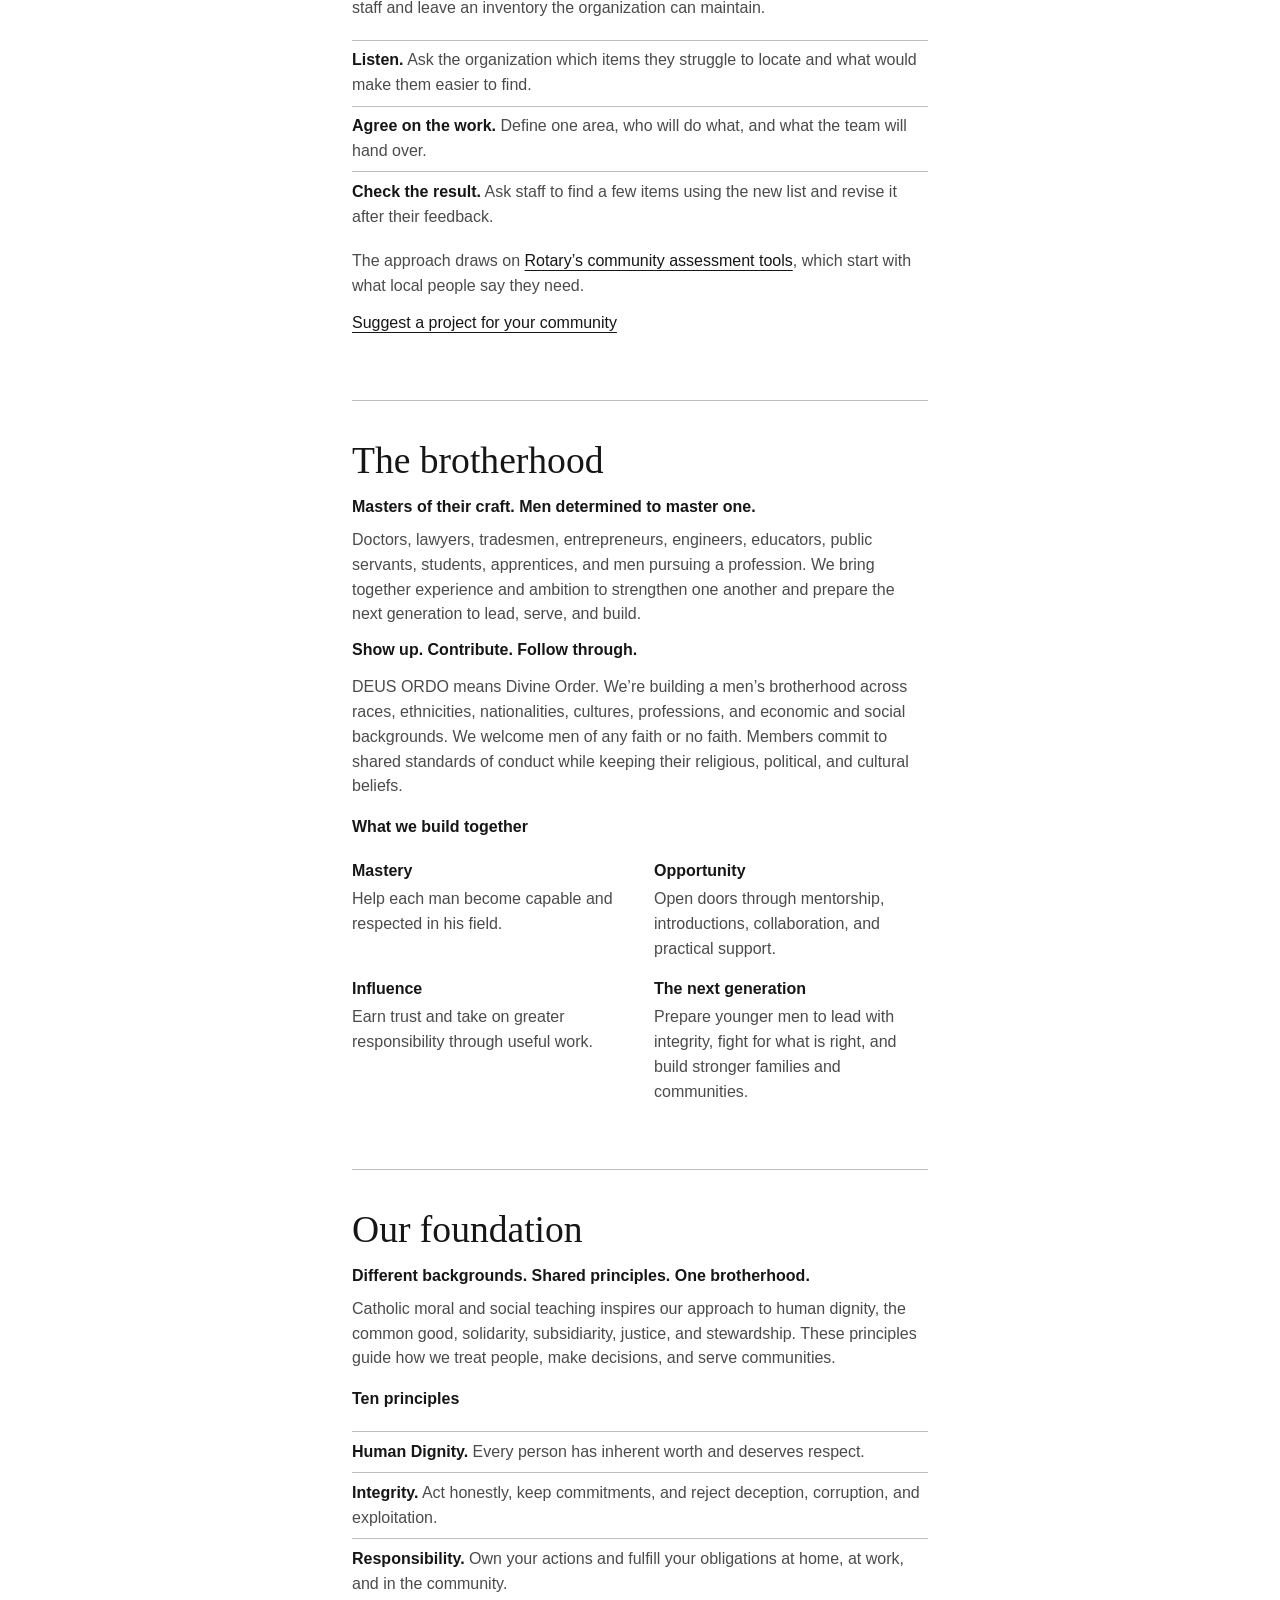
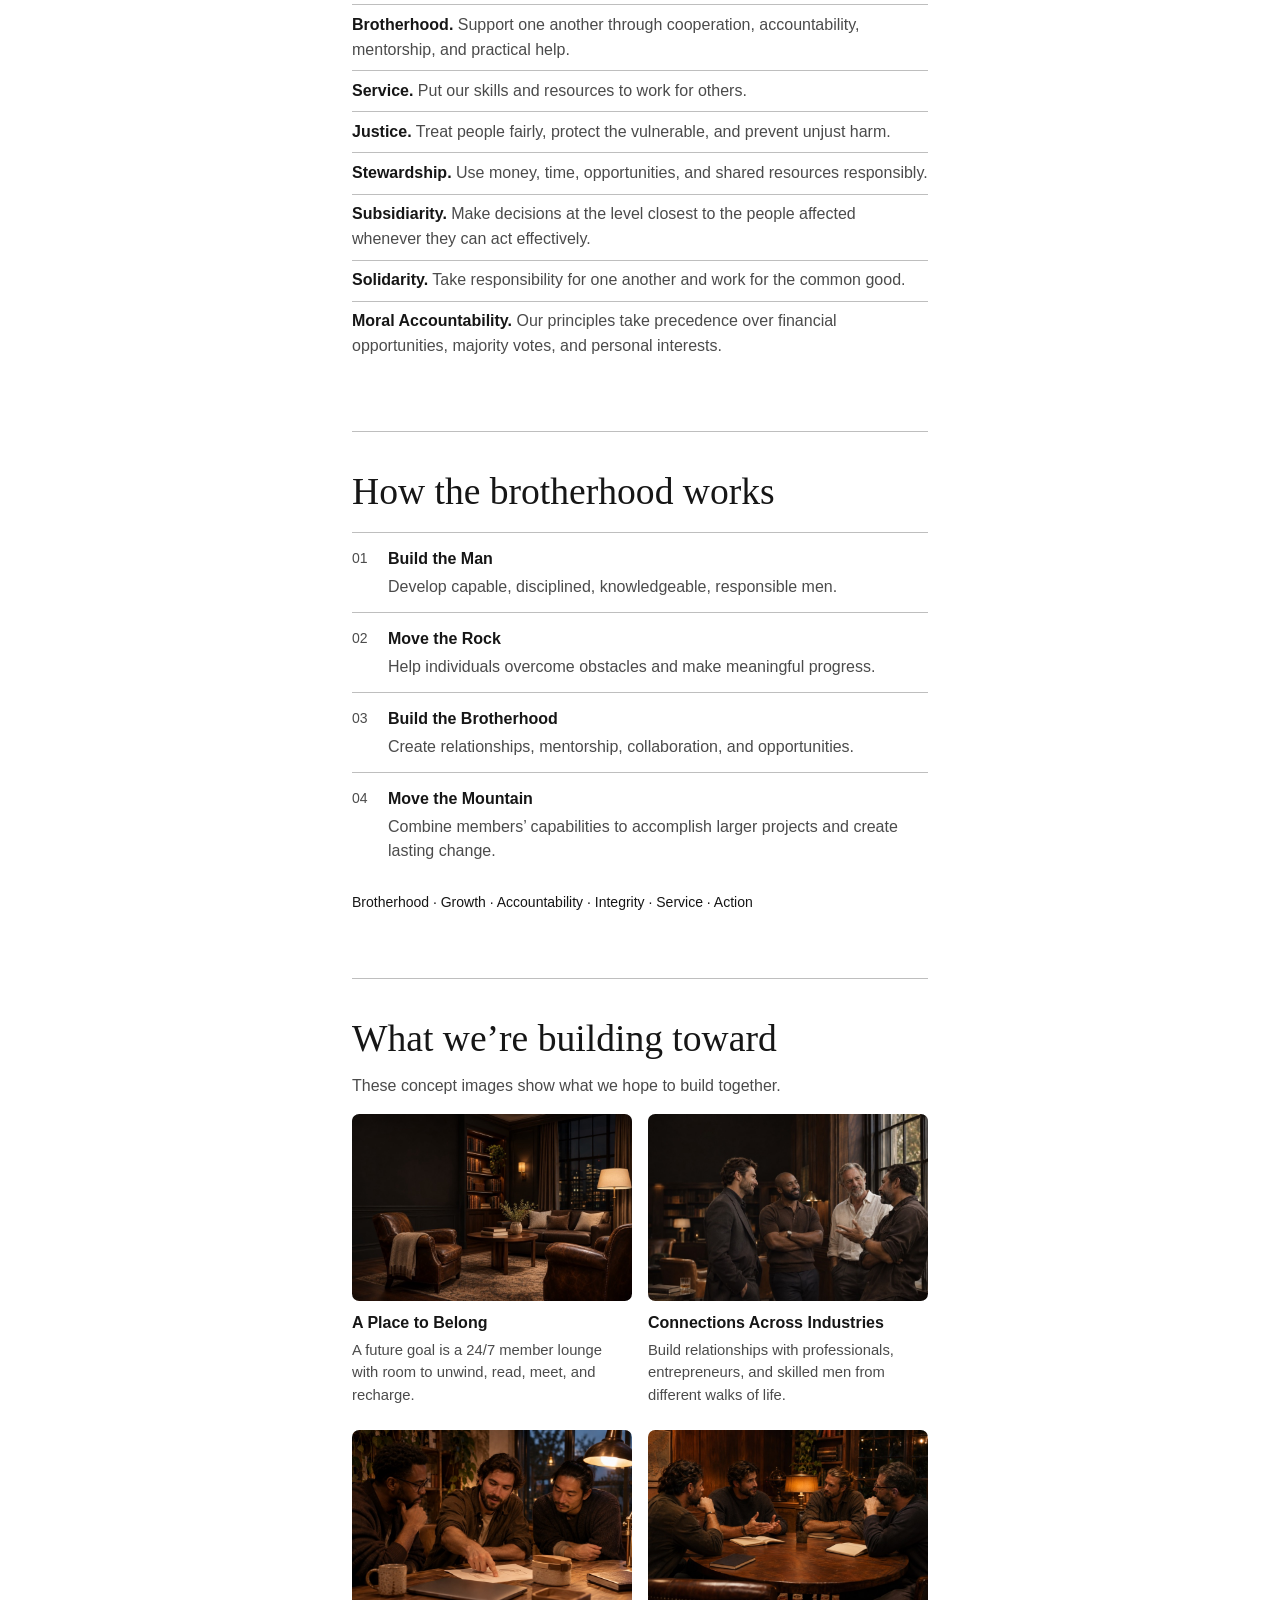
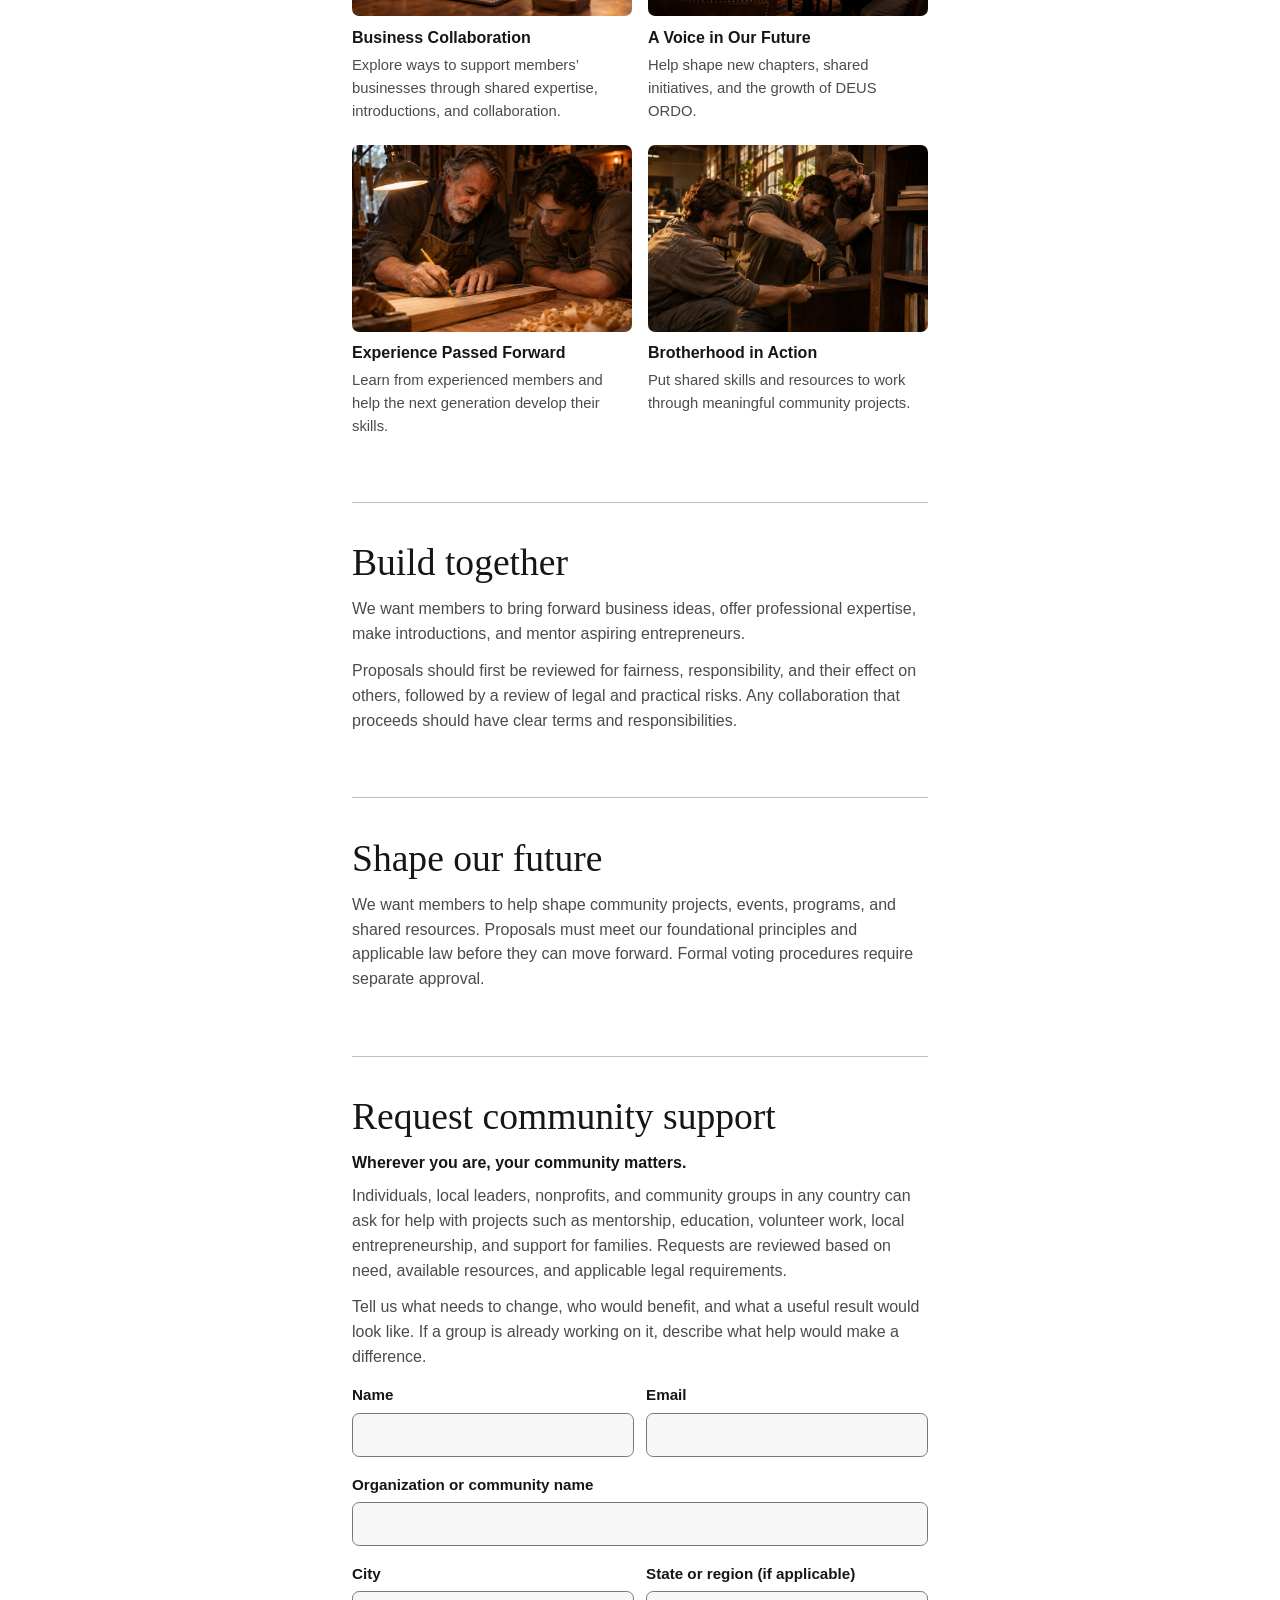
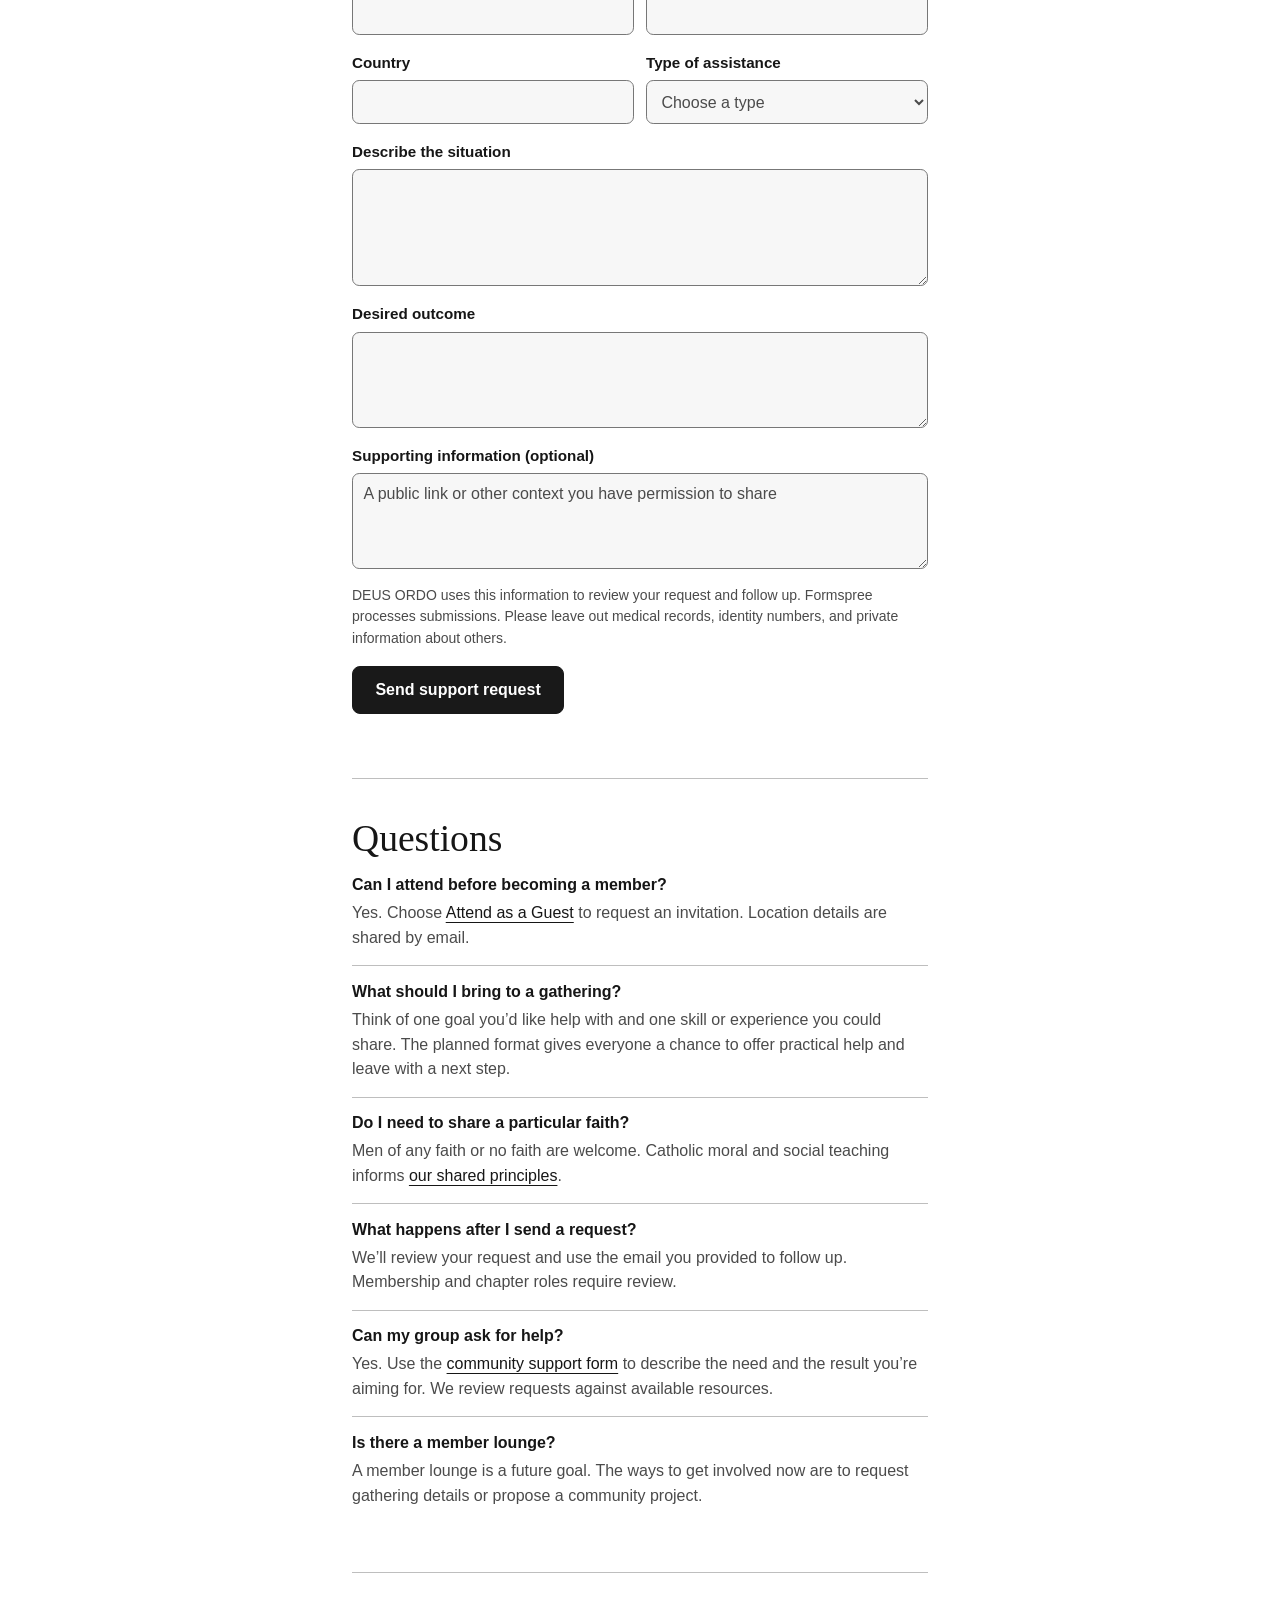
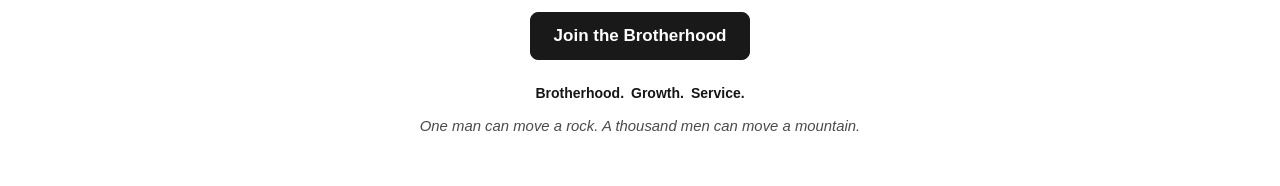
==== commit 85792159: "Add a community service pilot and practical visitor questions" ====
--- a/index.html
+++ b/index.html
@@ -26,7 +26,7 @@
   <meta name="twitter:image" content="https://deusordo.github.io/men/assets/deus-ordo/social-preview.png">
   <meta name="twitter:image:alt" content="DEUS ORDO brick mountain logo">
   <script src="./theme.js"></script>
-  <link rel="stylesheet" href="styles.css?v=20261123editorial">
+  <link rel="stylesheet" href="styles.css?v=20261123projects">
   <link rel="stylesheet" href="light.css?v=177cd8c0ab51">
   <script src="site.js?v=c49de133dbf5" defer></script>
   <script src="support.js?v=20261123editorial" defer></script>
@@ -70,7 +70,9 @@
       <nav class="chapter-nav" aria-label="On this page">
         <a href="#brotherhood">Brotherhood</a>
         <a href="#foundation">Foundation</a>
+        <a href="#project">Service project</a>
         <a href="#community-support">Community support</a>
+        <a href="#questions">Questions</a>
       </nav>
       <noscript><p class="availability">Enable JavaScript to open the request form.</p></noscript>
     </header>
@@ -223,6 +225,19 @@
       </ul>
     </section>
 
+    <section class="chapter" id="project" aria-labelledby="project-title">
+      <h2 id="project-title">A proposed service project</h2>
+      <p class="chapter-lead">Help a local organization put donated tools and supplies to use.</p>
+      <p>The project would start with a community organization that has donated supplies it can’t easily track. A small volunteer team would sort and label the items with staff and leave an inventory the organization can maintain.</p>
+      <ul class="process-points" role="list">
+        <li><strong>Listen.</strong> Ask the organization which items they struggle to locate and what would make them easier to find.</li>
+        <li><strong>Agree on the work.</strong> Define one area, who will do what, and what the team will hand over.</li>
+        <li><strong>Check the result.</strong> Ask staff to find a few items using the new list and revise it after their feedback.</li>
+      </ul>
+      <p class="chapter-note">The approach draws on <a class="chapter-link" href="https://www.rotaryfoundationaustralia.org.au/resource/community-assessment-tools">Rotary’s community assessment tools</a>, which start with what local people say they need.</p>
+      <p class="chapter-note"><a class="chapter-link" href="#community-support">Suggest a project for your community</a></p>
+    </section>
+
     <section class="chapter" id="brotherhood" aria-labelledby="audience-title">
       <h2 id="audience-title">The brotherhood</h2>
       <p class="chapter-lead">Masters of their craft. Men determined to master one.</p>
@@ -368,6 +383,7 @@
       <h2 id="support-title">Request community support</h2>
       <p class="chapter-lead">Wherever you are, your community matters.</p>
       <p>Individuals, local leaders, nonprofits, and community groups in any country can ask for help with projects such as mentorship, education, volunteer work, local entrepreneurship, and support for families. Requests are reviewed based on need, available resources, and applicable legal requirements.</p>
+      <p class="chapter-note">Tell us what needs to change, who would benefit, and what a useful result would look like. If a group is already working on it, describe what help would make a difference.</p>
       <form method="post" id="support-form" aria-labelledby="support-title" aria-describedby="support-privacy" hidden>
         <div class="field-row">
           <div class="field">
@@ -439,15 +455,31 @@
       <p class="form-status" id="support-status" role="status" aria-live="polite" aria-atomic="true" tabindex="-1">Online submission is unavailable right now.</p>
     </section>
 
-    <section class="chapter questions" aria-labelledby="questions-title">
+    <section class="chapter questions" id="questions" aria-labelledby="questions-title">
       <h2 id="questions-title">Questions</h2>
       <div class="question">
         <h3>Can I attend before becoming a member?</h3>
-        <p>Yes. You can request an invitation to experience an upcoming gathering as a guest.</p>
-      </div>
-      <div class="question">
-        <h3>What happens after I apply?</h3>
-        <p>We’ll review your request and contact you about the next steps.</p>
+        <p>Yes. Choose <a class="chapter-link" href="#open-guest">Attend as a Guest</a> to request an invitation. Location details are shared by email.</p>
+      </div>
+      <div class="question">
+        <h3>What should I bring to a gathering?</h3>
+        <p>Think of one goal you’d like help with and one skill or experience you could share. The planned format gives everyone a chance to offer practical help and leave with a next step.</p>
+      </div>
+      <div class="question">
+        <h3>Do I need to share a particular faith?</h3>
+        <p>Men of any faith or no faith are welcome. Catholic moral and social teaching informs <a class="chapter-link" href="#foundation">our shared principles</a>.</p>
+      </div>
+      <div class="question">
+        <h3>What happens after I send a request?</h3>
+        <p>We’ll review your request and use the email you provided to follow up. Membership and chapter roles require review.</p>
+      </div>
+      <div class="question">
+        <h3>Can my group ask for help?</h3>
+        <p>Yes. Use the <a class="chapter-link" href="#community-support">community support form</a> to describe the need and the result you’re aiming for. We review requests against available resources.</p>
+      </div>
+      <div class="question">
+        <h3>Is there a member lounge?</h3>
+        <p>A member lounge is a future goal. The ways to get involved now are to request gathering details or propose a community project.</p>
       </div>
     </section>
 
--- a/styles.css
+++ b/styles.css
@@ -281,6 +281,8 @@
 }
 
 .chapter p { color: var(--muted); }
+.chapter-link { color: var(--ink); text-underline-offset: .23em; }
+.chapter-link:focus-visible { outline: 2px solid currentColor; outline-offset: .2rem; }
 .chapter .principles { margin-top: .95rem; color: var(--ink); font-size: .875rem; }
 .chapter .chapter-lead { margin-bottom: .5rem; color: var(--ink); font-weight: 650; }
 .chapter .chapter-standard { margin-top: .7rem; color: var(--ink); font-weight: 650; }
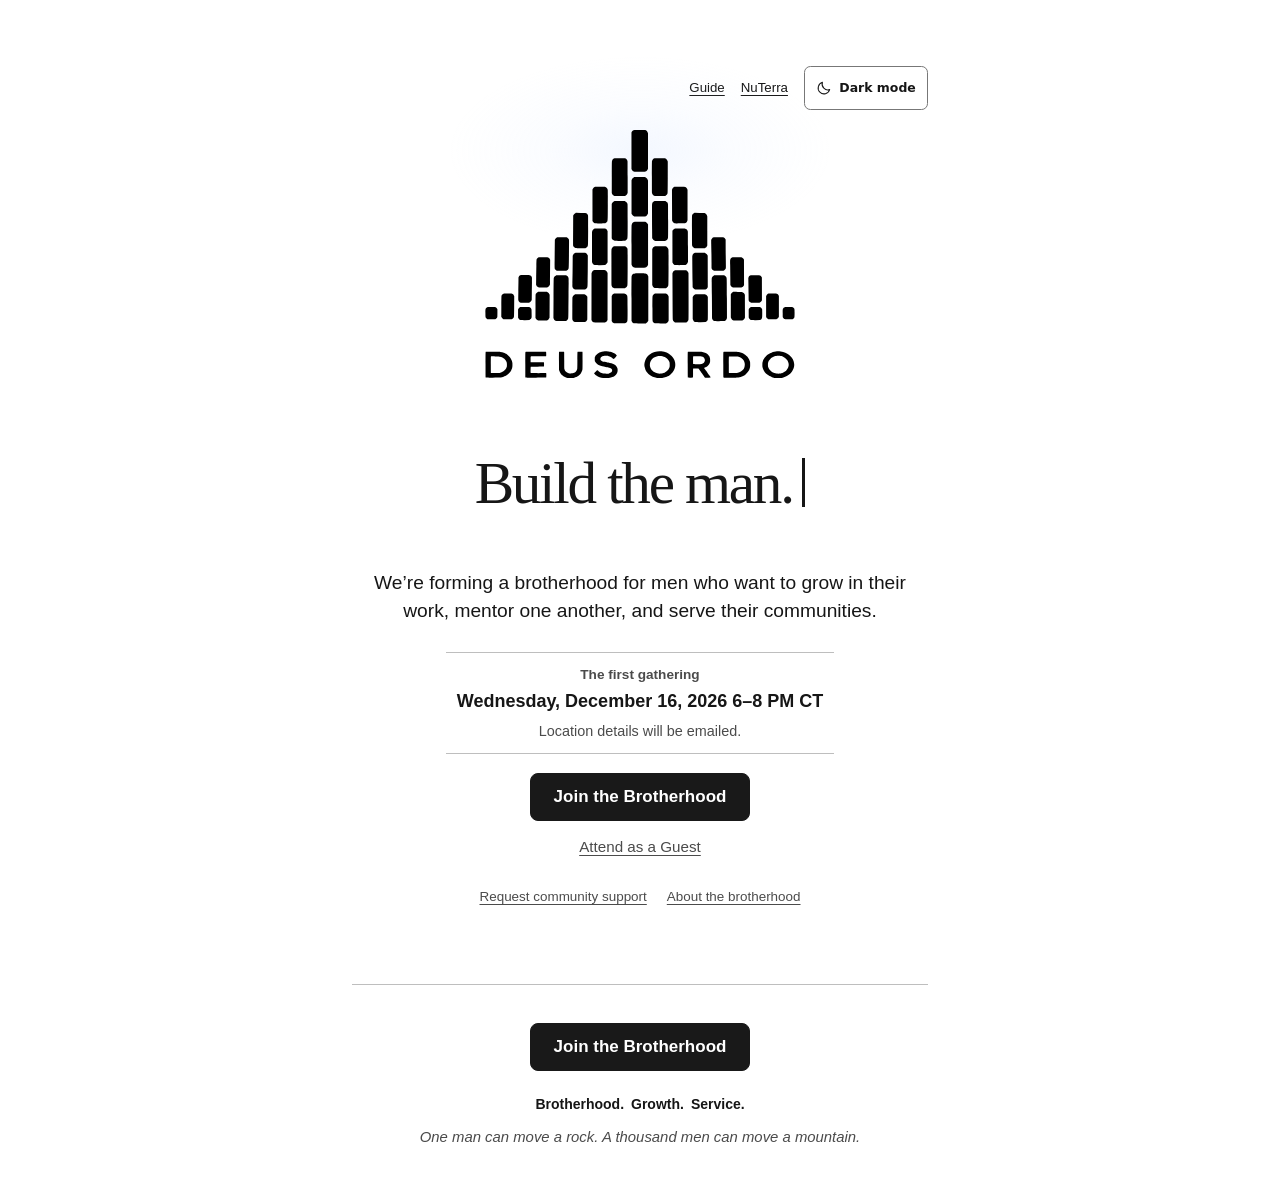
==== commit 6281ed62: "Publish DEUS ORDO community service guide" ====
--- a/index.html
+++ b/index.html
@@ -26,18 +26,20 @@
   <meta name="twitter:image" content="https://deusordo.github.io/men/assets/deus-ordo/social-preview.png">
   <meta name="twitter:image:alt" content="DEUS ORDO brick mountain logo">
   <script src="./theme.js"></script>
-  <link rel="stylesheet" href="styles.css?v=20261123projects">
+  <link rel="stylesheet" href="styles.css?v=guide-navigation">
   <link rel="stylesheet" href="light.css?v=177cd8c0ab51">
   <script src="site.js?v=c49de133dbf5" defer></script>
   <script src="support.js?v=20261123editorial" defer></script>
   <script src="typewriter.js?v=aa0d24c1aa9e" defer></script>
   <script src="light.js?v=6c6afdbff788" defer></script>
   <script src="bricks.js?v=20261123theme" defer></script>
+  <script src="../NuTerra/legacy-links.js" data-details="./details.html" data-anchors="action-title project project-title brotherhood audience-title foundation foundation-title stages-title vision-title build-title shape-title community-support support-title support-form support-name support-email support-organization support-city support-region support-country support-type support-description support-outcome support-information support-privacy support-website support-status questions questions-title" defer></script>
 </head>
 <body>
   <canvas class="brick-ripple" aria-hidden="true"></canvas>
   <main class="content">
     <div class="page-tools">
+      <a href="./guide.html">Guide</a>
       <a href="../NuTerra/">NuTerra</a>
       <button class="theme-toggle" data-theme-toggle type="button" hidden>
           <svg class="theme-sun" viewBox="0 0 24 24" aria-hidden="true"><circle cx="12" cy="12" r="4"/><path d="M12 2v2m0 16v2M2 12h2m16 0h2M4.93 4.93l1.41 1.41m11.32 11.32 1.41 1.41m0-14.14-1.41 1.41M6.34 17.66l-1.41 1.41"/></svg>
@@ -67,12 +69,9 @@
         <button class="action" id="open-join" type="button" aria-controls="join-panel" aria-expanded="false" hidden>Join the Brotherhood</button>
         <button class="guest-link" id="open-guest" type="button" aria-controls="join-panel" aria-expanded="false" hidden>Attend as a Guest</button>
       </div>
-      <nav class="chapter-nav" aria-label="On this page">
-        <a href="#brotherhood">Brotherhood</a>
-        <a href="#foundation">Foundation</a>
-        <a href="#project">Service project</a>
-        <a href="#community-support">Community support</a>
-        <a href="#questions">Questions</a>
+      <nav class="chapter-nav" aria-label="Project links">
+        <a href="./details.html#community-support">Request community support</a>
+        <a href="./details.html#brotherhood">About the brotherhood</a>
       </nav>
       <noscript><p class="availability">Enable JavaScript to open the request form.</p></noscript>
     </header>
@@ -214,275 +213,6 @@
       </div>
     </section>
 
-    <section class="chapter" aria-labelledby="action-title">
-      <h2 id="action-title">What we do</h2>
-      <p class="chapter-lead">Meet. Commit. Act. Return stronger.</p>
-      <p>We’re organizing monthly gatherings where men can work through challenges, share practical help, and leave with a clear commitment. Between meetings, we’ll follow through on those commitments and work on projects that serve our communities.</p>
-      <ul class="process-points" role="list">
-        <li><strong>Personal progress.</strong> Set a goal and follow through.</li>
-        <li><strong>Practical support.</strong> Exchange skills, advice, introductions, and help.</li>
-        <li><strong>Collective action.</strong> Choose something useful to accomplish together.</li>
-      </ul>
-    </section>
-
-    <section class="chapter" id="project" aria-labelledby="project-title">
-      <h2 id="project-title">A proposed service project</h2>
-      <p class="chapter-lead">Help a local organization put donated tools and supplies to use.</p>
-      <p>The project would start with a community organization that has donated supplies it can’t easily track. A small volunteer team would sort and label the items with staff and leave an inventory the organization can maintain.</p>
-      <ul class="process-points" role="list">
-        <li><strong>Listen.</strong> Ask the organization which items they struggle to locate and what would make them easier to find.</li>
-        <li><strong>Agree on the work.</strong> Define one area, who will do what, and what the team will hand over.</li>
-        <li><strong>Check the result.</strong> Ask staff to find a few items using the new list and revise it after their feedback.</li>
-      </ul>
-      <p class="chapter-note">The approach draws on <a class="chapter-link" href="https://www.rotaryfoundationaustralia.org.au/resource/community-assessment-tools">Rotary’s community assessment tools</a>, which start with what local people say they need.</p>
-      <p class="chapter-note"><a class="chapter-link" href="#community-support">Suggest a project for your community</a></p>
-    </section>
-
-    <section class="chapter" id="brotherhood" aria-labelledby="audience-title">
-      <h2 id="audience-title">The brotherhood</h2>
-      <p class="chapter-lead">Masters of their craft. Men determined to master one.</p>
-      <p>Doctors, lawyers, tradesmen, entrepreneurs, engineers, educators, public servants, students, apprentices, and men pursuing a profession. We bring together experience and ambition to strengthen one another and prepare the next generation to lead, serve, and build.</p>
-      <p class="chapter-standard">Show up. Contribute. Follow through.</p>
-      <p class="chapter-note">DEUS ORDO means Divine Order. We’re building a men’s brotherhood across races, ethnicities, nationalities, cultures, professions, and economic and social backgrounds. We welcome men of any faith or no faith. Members commit to shared standards of conduct while keeping their religious, political, and cultural beliefs.</p>
-      <h3>What we build together</h3>
-      <ul class="fit-principles" role="list">
-        <li>
-          <h4>Mastery</h4>
-          <p>Help each man become capable and respected in his field.</p>
-        </li>
-        <li>
-          <h4>Opportunity</h4>
-          <p>Open doors through mentorship, introductions, collaboration, and practical support.</p>
-        </li>
-        <li>
-          <h4>Influence</h4>
-          <p>Earn trust and take on greater responsibility through useful work.</p>
-        </li>
-        <li>
-          <h4>The next generation</h4>
-          <p>Prepare younger men to lead with integrity, fight for what is right, and build stronger families and communities.</p>
-        </li>
-      </ul>
-    </section>
-
-    <section class="chapter" id="foundation" aria-labelledby="foundation-title">
-      <h2 id="foundation-title">Our foundation</h2>
-      <p class="chapter-lead">Different backgrounds. Shared principles. One brotherhood.</p>
-      <p>Catholic moral and social teaching inspires our approach to human dignity, the common good, solidarity, subsidiarity, justice, and stewardship. These principles guide how we treat people, make decisions, and serve communities.</p>
-      <h3>Ten principles</h3>
-      <ul class="process-points" role="list">
-        <li><strong>Human Dignity.</strong> Every person has inherent worth and deserves respect.</li>
-        <li><strong>Integrity.</strong> Act honestly, keep commitments, and reject deception, corruption, and exploitation.</li>
-        <li><strong>Responsibility.</strong> Own your actions and fulfill your obligations at home, at work, and in the community.</li>
-        <li><strong>Brotherhood.</strong> Support one another through cooperation, accountability, mentorship, and practical help.</li>
-        <li><strong>Service.</strong> Put our skills and resources to work for others.</li>
-        <li><strong>Justice.</strong> Treat people fairly, protect the vulnerable, and prevent unjust harm.</li>
-        <li><strong>Stewardship.</strong> Use money, time, opportunities, and shared resources responsibly.</li>
-        <li><strong>Subsidiarity.</strong> Make decisions at the level closest to the people affected whenever they can act effectively.</li>
-        <li><strong>Solidarity.</strong> Take responsibility for one another and work for the common good.</li>
-        <li><strong>Moral Accountability.</strong> Our principles take precedence over financial opportunities, majority votes, and personal interests.</li>
-      </ul>
-    </section>
-
-    <section class="chapter" aria-labelledby="stages-title">
-      <h2 id="stages-title">How the brotherhood works</h2>
-      <ol class="stages" role="list">
-        <li>
-          <span aria-hidden="true">01</span>
-          <div>
-            <h3>Build the Man</h3>
-            <p>Develop capable, disciplined, knowledgeable, responsible men.</p>
-          </div>
-        </li>
-        <li>
-          <span aria-hidden="true">02</span>
-          <div>
-            <h3>Move the Rock</h3>
-            <p>Help individuals overcome obstacles and make meaningful progress.</p>
-          </div>
-        </li>
-        <li>
-          <span aria-hidden="true">03</span>
-          <div>
-            <h3>Build the Brotherhood</h3>
-            <p>Create relationships, mentorship, collaboration, and opportunities.</p>
-          </div>
-        </li>
-        <li>
-          <span aria-hidden="true">04</span>
-          <div>
-            <h3>Move the Mountain</h3>
-            <p>Combine members’ capabilities to accomplish larger projects and create lasting change.</p>
-          </div>
-        </li>
-      </ol>
-      <p class="principles">Brotherhood · Growth · Accountability · Integrity · Service · Action</p>
-    </section>
-
-    <section class="chapter" aria-labelledby="vision-title">
-      <h2 id="vision-title">What we’re building toward</h2>
-      <p>These concept images show what we hope to build together.</p>
-      <div class="vision-grid">
-        <figure>
-          <img src="./assets/deus-ordo/vision-lounge.jpg" alt="A warmly lit reading lounge with walnut bookshelves and leather seating" width="840" height="559" loading="lazy" decoding="async">
-          <figcaption>
-            <h3>A Place to Belong</h3>
-            <p>A future goal is a 24/7 member lounge with room to unwind, read, meet, and recharge.</p>
-          </figcaption>
-        </figure>
-        <figure>
-          <img src="./assets/deus-ordo/vision-connections.jpg" alt="Four men in conversation beside tall windows in a wood-paneled room" width="840" height="559" loading="lazy" decoding="async">
-          <figcaption>
-            <h3>Connections Across Industries</h3>
-            <p>Build relationships with professionals, entrepreneurs, and skilled men from different walks of life.</p>
-          </figcaption>
-        </figure>
-        <figure>
-          <img src="./assets/deus-ordo/vision-collaboration.jpg" alt="Men working through a business idea together at a walnut table" width="840" height="560" loading="lazy" decoding="async">
-          <figcaption>
-            <h3>Business Collaboration</h3>
-            <p>Explore ways to support members’ businesses through shared expertise, introductions, and collaboration.</p>
-          </figcaption>
-        </figure>
-        <figure>
-          <img src="./assets/deus-ordo/vision-chapters.jpg" alt="A group listening to one another around a meeting table" width="840" height="560" loading="lazy" decoding="async">
-          <figcaption>
-            <h3>A Voice in Our Future</h3>
-            <p>Help shape new chapters, shared initiatives, and the growth of DEUS ORDO.</p>
-          </figcaption>
-        </figure>
-        <figure>
-          <img src="./assets/deus-ordo/vision-mentorship.jpg" alt="An experienced mentor showing a younger man how to measure a piece of wood" width="840" height="560" loading="lazy" decoding="async">
-          <figcaption>
-            <h3>Experience Passed Forward</h3>
-            <p>Learn from experienced members and help the next generation develop their skills.</p>
-          </figcaption>
-        </figure>
-        <figure>
-          <img src="./assets/deus-ordo/vision-service.jpg" alt="Volunteers working together to build shelves at a community center" width="840" height="560" loading="lazy" decoding="async">
-          <figcaption>
-            <h3>Brotherhood in Action</h3>
-            <p>Put shared skills and resources to work through meaningful community projects.</p>
-          </figcaption>
-        </figure>
-      </div>
-    </section>
-
-    <section class="chapter" aria-labelledby="build-title">
-      <h2 id="build-title">Build together</h2>
-      <p>We want members to bring forward business ideas, offer professional expertise, make introductions, and mentor aspiring entrepreneurs.</p>
-      <p class="chapter-note">Proposals should first be reviewed for fairness, responsibility, and their effect on others, followed by a review of legal and practical risks. Any collaboration that proceeds should have clear terms and responsibilities.</p>
-    </section>
-
-    <section class="chapter" aria-labelledby="shape-title">
-      <h2 id="shape-title">Shape our future</h2>
-      <p>We want members to help shape community projects, events, programs, and shared resources. Proposals must meet our foundational principles and applicable law before they can move forward. Formal voting procedures require separate approval.</p>
-    </section>
-
-    <section class="chapter" id="community-support" aria-labelledby="support-title">
-      <h2 id="support-title">Request community support</h2>
-      <p class="chapter-lead">Wherever you are, your community matters.</p>
-      <p>Individuals, local leaders, nonprofits, and community groups in any country can ask for help with projects such as mentorship, education, volunteer work, local entrepreneurship, and support for families. Requests are reviewed based on need, available resources, and applicable legal requirements.</p>
-      <p class="chapter-note">Tell us what needs to change, who would benefit, and what a useful result would look like. If a group is already working on it, describe what help would make a difference.</p>
-      <form method="post" id="support-form" aria-labelledby="support-title" aria-describedby="support-privacy" hidden>
-        <div class="field-row">
-          <div class="field">
-            <label for="support-name">Name</label>
-            <input id="support-name" name="name" type="text" autocomplete="name" required maxlength="120">
-          </div>
-          <div class="field">
-            <label for="support-email">Email</label>
-            <input id="support-email" name="email" type="email" autocomplete="email" required maxlength="254">
-          </div>
-        </div>
-        <div class="field">
-          <label for="support-organization">Organization or community name</label>
-          <input id="support-organization" name="organization" type="text" autocomplete="organization" required maxlength="160">
-        </div>
-        <div class="field-row">
-          <div class="field">
-            <label for="support-city">City</label>
-            <input id="support-city" name="city" type="text" autocomplete="address-level2" required maxlength="120">
-          </div>
-          <div class="field">
-            <label for="support-region">State or region (if applicable)</label>
-            <input id="support-region" name="region" type="text" autocomplete="address-level1" maxlength="120">
-          </div>
-        </div>
-        <div class="field-row">
-          <div class="field">
-            <label for="support-country">Country</label>
-            <input id="support-country" name="country" type="text" autocomplete="country-name" required maxlength="100">
-          </div>
-          <div class="field">
-            <label for="support-type">Type of assistance</label>
-            <select id="support-type" name="assistance_type" required>
-              <option value="">Choose a type</option>
-              <option>Community improvement</option>
-              <option>Mentorship or education</option>
-              <option>Professional guidance</option>
-              <option>Volunteer project</option>
-              <option>Local entrepreneurship</option>
-              <option>Community infrastructure</option>
-              <option>Support for families or vulnerable people</option>
-              <option>Local partnership</option>
-              <option>Other</option>
-            </select>
-          </div>
-        </div>
-        <div class="field">
-          <label for="support-description">Describe the situation</label>
-          <textarea id="support-description" name="message" rows="4" required maxlength="3000"></textarea>
-        </div>
-        <div class="field">
-          <label for="support-outcome">Desired outcome</label>
-          <textarea id="support-outcome" name="desired_outcome" rows="3" required maxlength="1500"></textarea>
-        </div>
-        <div class="field">
-          <label for="support-information">Supporting information (optional)</label>
-          <textarea id="support-information" name="supporting_information" rows="2" maxlength="1000" placeholder="A public link or other context you have permission to share"></textarea>
-        </div>
-        <p class="privacy" id="support-privacy">DEUS ORDO uses this information to review your request and follow up. Formspree processes submissions. Please leave out medical records, identity numbers, and private information about others.</p>
-        <input type="hidden" name="subject" value="DEUS ORDO — Community Support Request">
-        <input type="hidden" name="source" value="DEUS ORDO">
-        <input type="hidden" name="request_type" value="community_support">
-        <div class="honeypot" aria-hidden="true">
-          <label for="support-website">Leave this field empty</label>
-          <input id="support-website" name="_gotcha" tabindex="-1" autocomplete="off">
-        </div>
-        <button class="action submit" type="submit" disabled>Send support request</button>
-      </form>
-      <p class="form-status" id="support-status" role="status" aria-live="polite" aria-atomic="true" tabindex="-1">Online submission is unavailable right now.</p>
-    </section>
-
-    <section class="chapter questions" id="questions" aria-labelledby="questions-title">
-      <h2 id="questions-title">Questions</h2>
-      <div class="question">
-        <h3>Can I attend before becoming a member?</h3>
-        <p>Yes. Choose <a class="chapter-link" href="#open-guest">Attend as a Guest</a> to request an invitation. Location details are shared by email.</p>
-      </div>
-      <div class="question">
-        <h3>What should I bring to a gathering?</h3>
-        <p>Think of one goal you’d like help with and one skill or experience you could share. The planned format gives everyone a chance to offer practical help and leave with a next step.</p>
-      </div>
-      <div class="question">
-        <h3>Do I need to share a particular faith?</h3>
-        <p>Men of any faith or no faith are welcome. Catholic moral and social teaching informs <a class="chapter-link" href="#foundation">our shared principles</a>.</p>
-      </div>
-      <div class="question">
-        <h3>What happens after I send a request?</h3>
-        <p>We’ll review your request and use the email you provided to follow up. Membership and chapter roles require review.</p>
-      </div>
-      <div class="question">
-        <h3>Can my group ask for help?</h3>
-        <p>Yes. Use the <a class="chapter-link" href="#community-support">community support form</a> to describe the need and the result you’re aiming for. We review requests against available resources.</p>
-      </div>
-      <div class="question">
-        <h3>Is there a member lounge?</h3>
-        <p>A member lounge is a future goal. The ways to get involved now are to request gathering details or propose a community project.</p>
-      </div>
-    </section>
-
     <footer class="closing">
       <button class="action" id="open-join-bottom" type="button" aria-controls="join-panel" aria-expanded="false" hidden>Join the Brotherhood</button>
       <p class="values">Brotherhood. Growth. Service.</p>
--- a/styles.css
+++ b/styles.css
@@ -418,7 +418,7 @@
   --button-hover: #3a3a3a;
   --theme-hover: #0000000a;
 }
-.page-tools { display: flex; justify-content: flex-end; align-items: center; gap: 1rem; margin: -1.5rem 0 .85rem; }
+.page-tools { display: flex; flex-wrap: wrap; justify-content: flex-end; align-items: center; gap: 1rem; margin: -1.5rem 0 .85rem; }
 .page-tools a { display: inline-flex; align-items: center; min-height: 2.75rem; color: var(--ink); font-size: .83rem; text-underline-offset: .22em; }
 .deus-ordo-logo-light { display: none; }
 :root[data-theme="light"] .deus-ordo-logo:not(.deus-ordo-logo-light) { display: none; }
